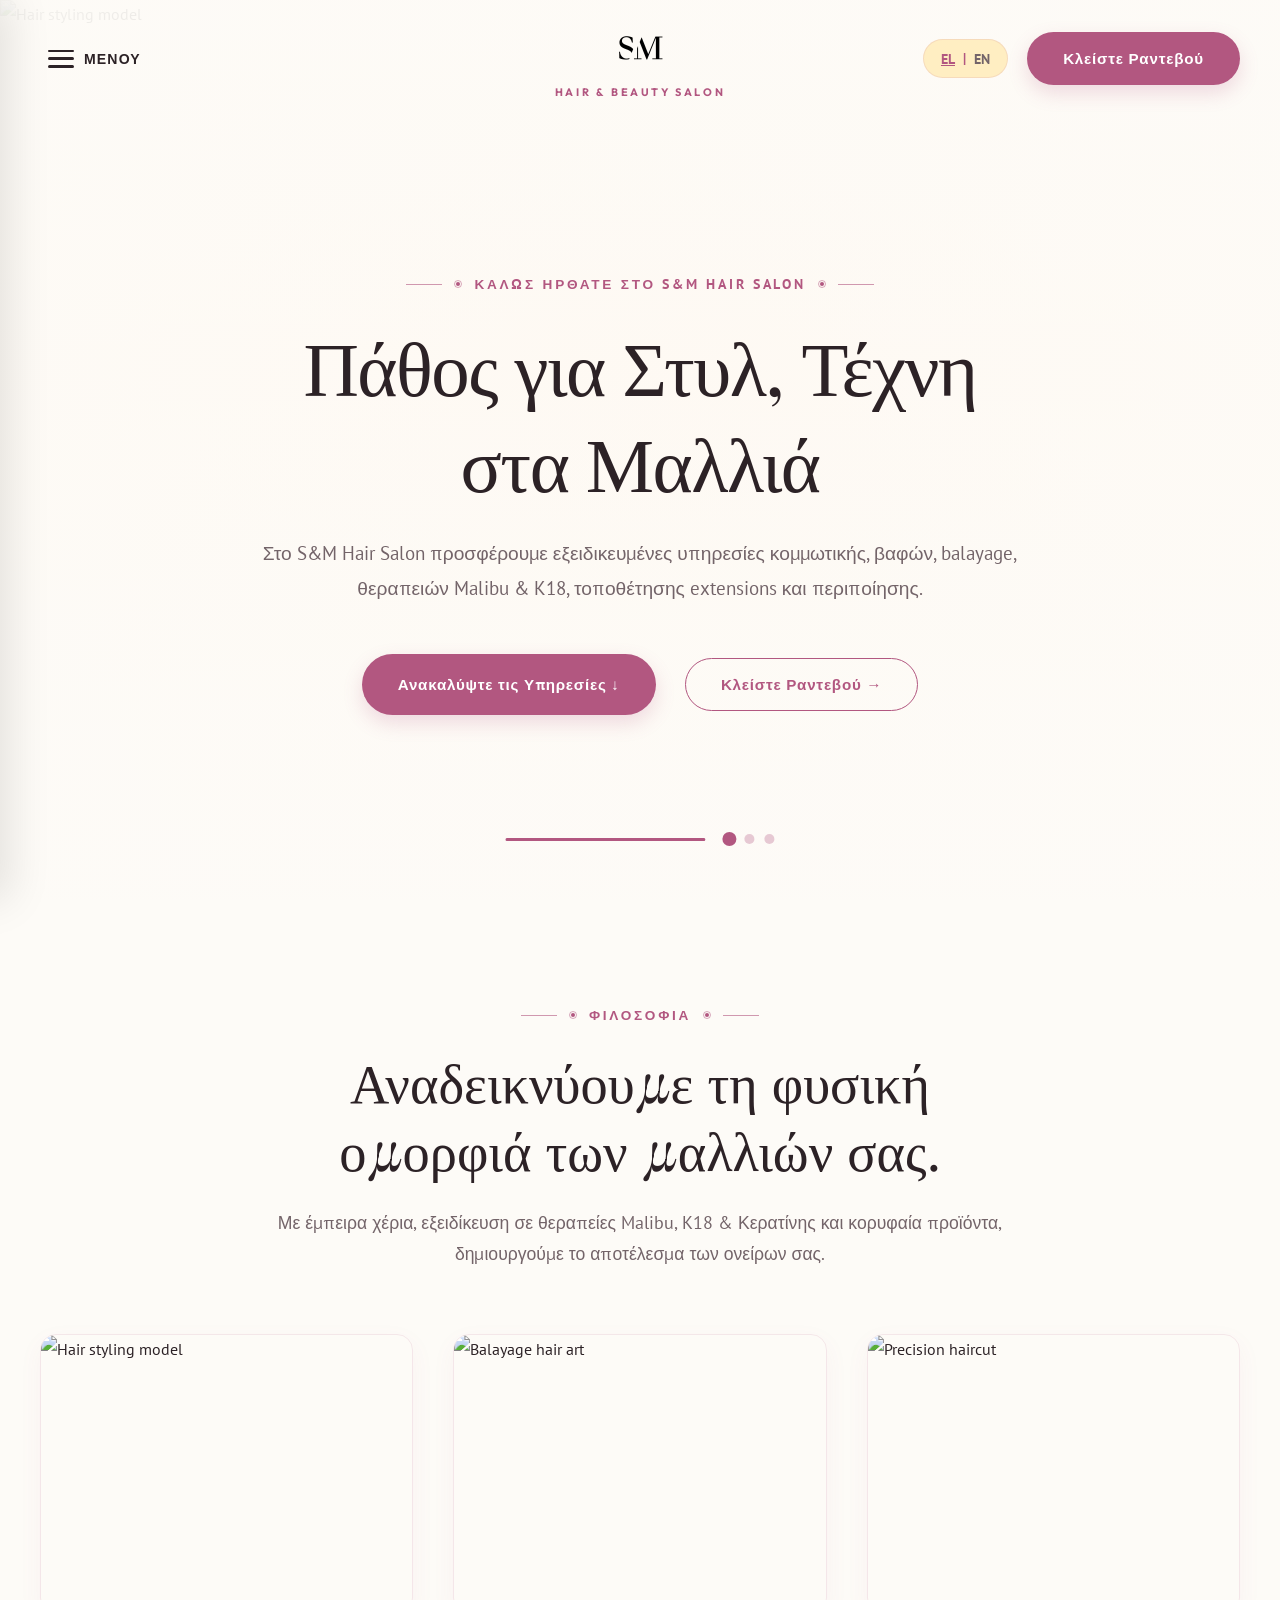
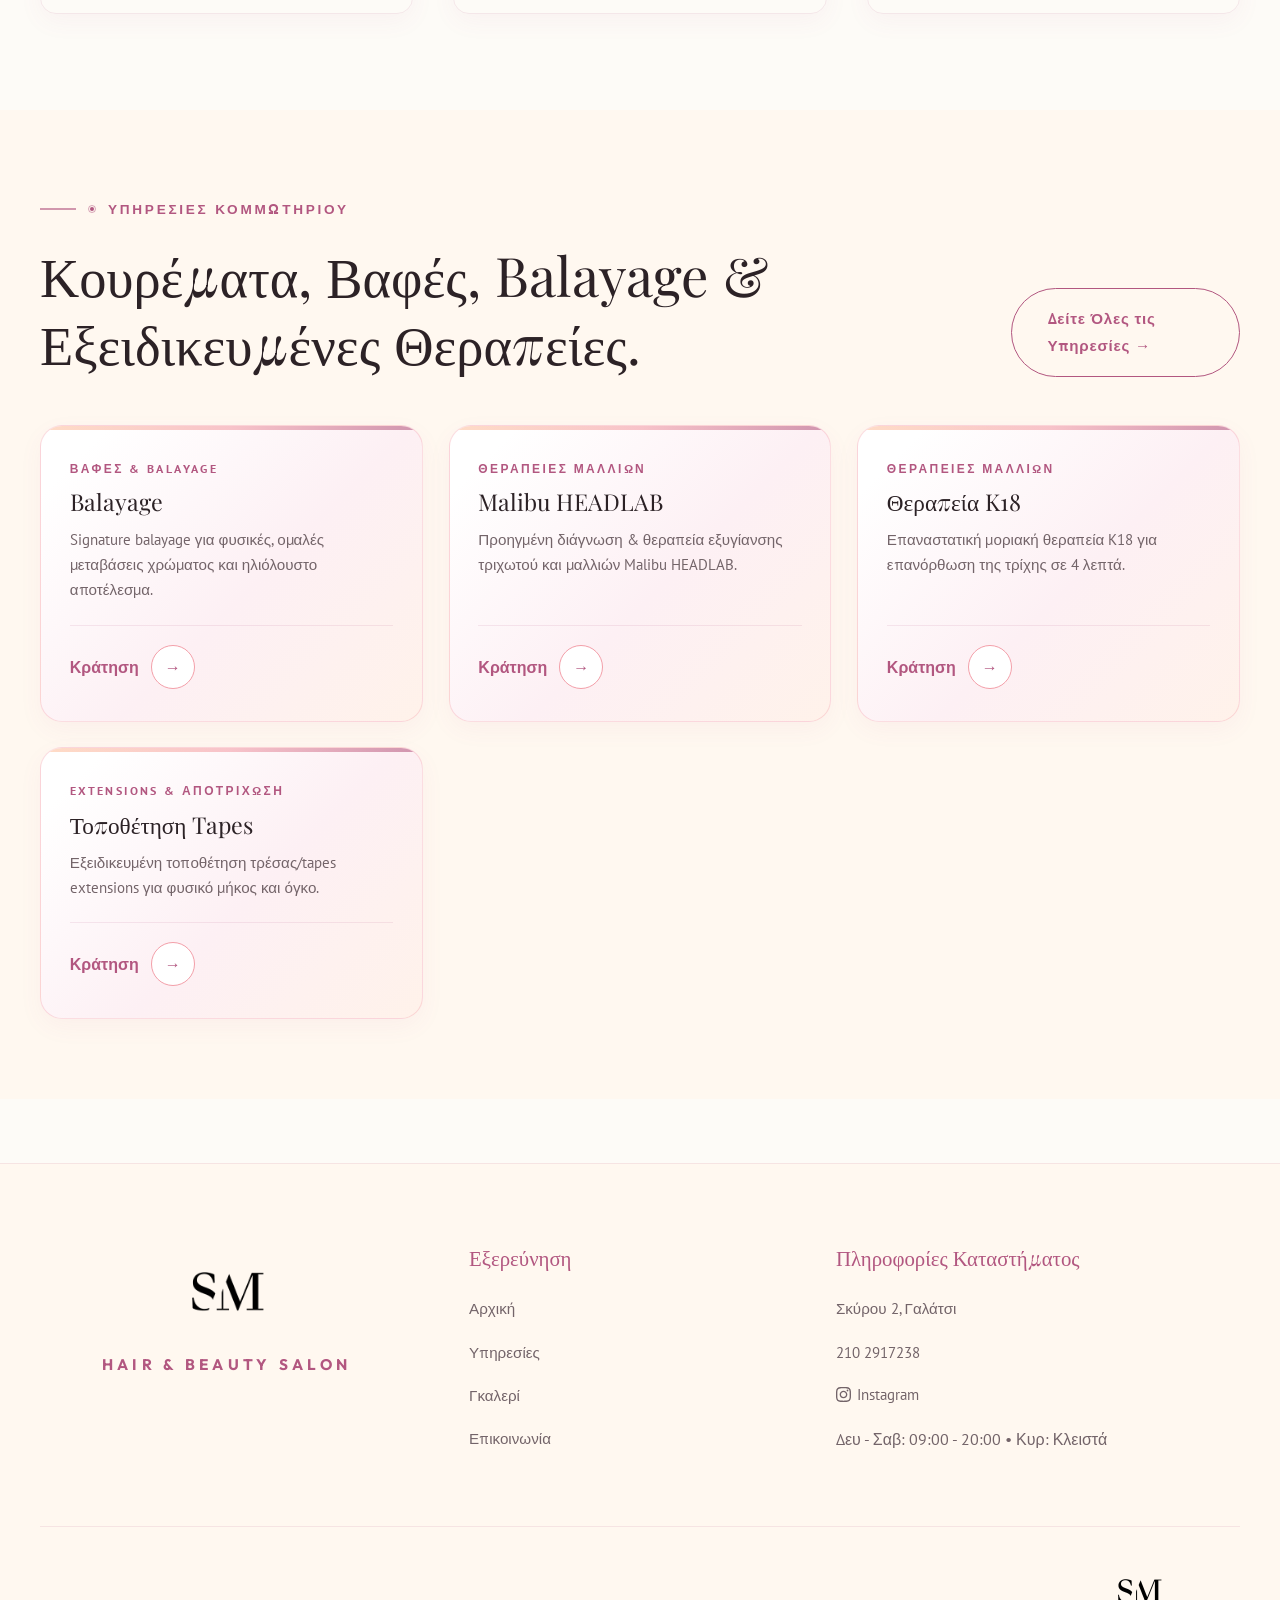
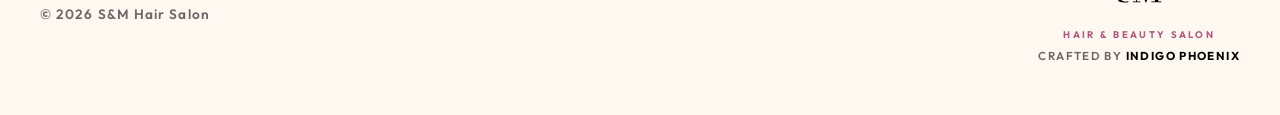
==== index.html @ 726d1e92 "2.0" ====
<!DOCTYPE html>
<html lang="el">
<head>
  <meta charset="UTF-8">
  <meta name="viewport" content="width=device-width, initial-scale=1.0">
  <title>S&M Hair Salon</title>
  <meta name="description" content="Το S&M είναι ένα πολυτελές hair salon για κουρέματα ακριβείας, βαφές, balayage, θεραπείες Malibu & K18, και extensions.">
  <link rel="stylesheet" href="css/styles.css">
  <link rel="shortcut icon" href="images/logo.png" type="image/png">
</head>
<body>

  <!-- Header / Navigation Bar with Left Burger & Centered Logo -->
  <header class="navbar">
    <div class="container nav-container-centered">
      
      <!-- Left Burger Menu Trigger -->
      <div class="nav-left-burger">
        <button class="burger-menu-btn" aria-label="Open Navigation Menu">
          <div class="burger-icon">
            <div class="burger-line"></div>
            <div class="burger-line"></div>
            <div class="burger-line"></div>
          </div>
          <span class="burger-text">Μενού</span>
        </button>
      </div>

      <!-- Center Logo with Subtext -->
      <div class="nav-center-logo">
        <a href="index.html" class="brand-link">
          <img src="images/logo.png" alt="S&M Hair Salon" class="brand-logo-img">
          <span class="brand-subtext">HAIR & BEAUTY SALON</span>
        </a>
      </div>

      <!-- Right Actions: Lang Switcher & Booking -->
      <div class="nav-right-actions">
        <div class="lang-switcher">
          <button class="lang-btn active" data-lang="el">EL</button>
          <span>|</span>
          <button class="lang-btn" data-lang="en">EN</button>
        </div>
        <button class="btn btn-green btn-open-booking" data-i18n="nav_book">Κλείστε Ραντεβού</button>
      </div>

    </div>
  </header>

  <!-- Slide-Out Side Navigation Drawer -->
  <div class="nav-drawer-overlay"></div>
  <aside class="nav-drawer">
    <div>
      <div class="nav-drawer-header">
        <a href="index.html" class="brand-link">
          <img src="images/logo.png" alt="S&M Hair Salon" style="height: 48px; width: auto;">
          <span class="brand-subtext" style="font-size: 0.6rem;">HAIR & BEAUTY SALON</span>
        </a>
        <button class="nav-drawer-close" aria-label="Close Navigation Menu">✕</button>
      </div>

      <ul class="drawer-links-list">
        <li><a href="index.html" class="drawer-link active" data-i18n="nav_home">Αρχική <span>→</span></a></li>
        <li><a href="services.html" class="drawer-link" data-i18n="nav_services">Υπηρεσίες <span>→</span></a></li>
        <li><a href="gallery.html" class="drawer-link" data-i18n="nav_gallery">Γκαλερί <span>→</span></a></li>
        <li><a href="contact.html" class="drawer-link" data-i18n="nav_contact">Επικοινωνία <span>→</span></a></li>
      </ul>
    </div>

    <div class="drawer-footer-info">
      <p style="font-weight: 700; color: var(--color-palette-berry); margin-bottom: 0.5rem;" data-i18n="contact_address_label">Διεύθυνση</p>
      <p style="margin-bottom: 1rem;"><a href="https://maps.app.goo.gl/J3a6CErYusY6TDpDA" target="_blank" rel="noopener noreferrer" data-i18n="footer_address_val">Σκύρου 2, Γαλάτσι</a></p>
      
      <p style="font-weight: 700; color: var(--color-palette-berry); margin-bottom: 0.5rem;" data-i18n="contact_phone_label">Τηλέφωνο</p>
      <p style="margin-bottom: 1.5rem;"><a href="tel:+302102917238">210 2917238</a></p>

      <button class="btn btn-green btn-open-booking" style="width: 100%;" data-i18n="nav_book">Κλείστε Ραντεβού</button>
    </div>
  </aside>

  <!-- Redesigned Stylish Booking Info Modal -->
  <div id="booking-modal" class="lightbox-modal">
    <div class="booking-wizard-card" style="max-width: 520px; width: 90%; text-align: center; position: relative;">
      <button id="booking-modal-close" style="position: absolute; top: 1.2rem; right: 1.2rem; background: none; border: none; font-size: 1.5rem; cursor: pointer; color: var(--color-text-muted);">✕</button>

      <div class="eyebrow" style="margin-bottom: 0.8rem;">
        <div class="eyebrow-line"></div>
        <div class="eyebrow-dot-wrapper"><div class="eyebrow-dot"></div><div class="eyebrow-dot-border"></div></div>
        <p class="eyebrow-title" data-i18n="nav_book">Κλείστε Ραντεβού</p>
        <div class="eyebrow-dot-wrapper"><div class="eyebrow-dot"></div><div class="eyebrow-dot-border"></div></div>
        <div class="eyebrow-line"></div>
      </div>

      <h3 class="heading-medium" style="margin-bottom: 1rem;" data-i18n="modal_title">Κλείστε το Ραντεβού&nbsp;σας</h3>
      <p style="color: var(--color-text-muted); margin-bottom: 2.2rem; line-height: 1.7;" data-i18n="modal_subtitle">Για να διασφαλίσουμε την προσωπική φροντίδα κάθε πελάτη, οι κρατήσεις γίνονται αποκλειστικά μέσω τηλεφώνου ή μηνύματος στο Instagram.</p>

      <div style="display: flex; flex-direction: column; gap: 1.2rem;">
        <a href="tel:+302102917238" class="modal-contact-btn modal-phone-btn">
          <span data-i18n="modal_call">210 2917238</span>
        </a>
        <a href="https://www.instagram.com/sm_hairsalon_maryvitsa/" target="_blank" rel="noopener noreferrer" class="modal-contact-btn modal-ig-btn">
          <svg class="ig-icon-svg" viewBox="0 0 24 24">
            <path d="M12 2.163c3.204 0 3.584.012 4.85.07 3.252.148 4.771 1.691 4.919 4.919.058 1.265.069 1.645.069 4.849 0 3.205-.012 3.584-.069 4.849-.149 3.225-1.664 4.771-4.919 4.919-1.266.058-1.644.07-4.85.07-3.204 0-3.584-.012-4.849-.07-3.26-.149-4.771-1.699-4.919-4.92-.058-1.265-.07-1.644-.07-4.849 0-3.204.013-3.583.07-4.849.149-3.227 1.664-4.771 4.919-4.919 1.266-.057 1.645-.069 4.849-.069zm0-2.163c-3.259 0-3.667.014-4.947.072-4.358.2-6.78 2.618-6.98 6.98-.059 1.281-.073 1.689-.073 4.948 0 3.259.014 3.668.072 4.948.2 4.358 2.618 6.78 6.98 6.98 1.281.058 1.689.072 4.948.072 3.259 0 3.668-.014 4.948-.072 4.354-.2 6.782-2.618 6.979-6.98.059-1.28.073-1.689.073-4.948 0-3.259-.014-3.667-.072-4.947-.196-4.354-2.617-6.78-6.979-6.98-1.281-.059-1.69-.073-4.949-.073zm0 5.838c-3.403 0-6.162 2.759-6.162 6.162s2.759 6.163 6.162 6.163 6.162-2.759 6.162-6.163c0-3.403-2.759-6.162-6.162-6.162zm0 10.162c-2.209 0-4-1.79-4-4 0-2.209 1.791-4 4-4s4 1.791 4 4c0 2.21-1.791 4-4 4zm6.406-11.845c-.796 0-1.441.645-1.441 1.44s.645 1.44 1.441 1.44c.795 0 1.439-.645 1.439-1.44s-.644-1.44-1.439-1.44z"/>
          </svg>
          <span data-i18n="modal_ig">DM Instagram</span>
        </a>
      </div>
    </div>
  </div>

  <!-- Hero Section & Slider -->
  <section class="hero-slider-section">
    <div class="hero-backgrounds">
      <div class="hero-slide active">
        <img src="https://cdn.prod.website-files.com/6a7ed896c876854402c4469f/6a7ed899c876854402c44957_pexels-pixabay-458381%20(1).avif" alt="Hair styling model" class="hero-slide-img">
      </div>
      <div class="hero-slide">
        <img src="https://cdn.prod.website-files.com/6a7ed896c876854402c4469f/6a7ed899c876854402c4495d_pexels-justebuka-14626783.avif" alt="Balayage hair studio" class="hero-slide-img">
      </div>
      <div class="hero-slide">
        <img src="https://cdn.prod.website-files.com/6a7ed899c876854402c44733/6a7ed899c876854402c44937_pexels-thejeremiahxo-16805589.avif" alt="Hair sculpting" class="hero-slide-img">
      </div>
      <div class="hero-overlay"></div>
    </div>

    <div class="container hero-content">
      <div class="eyebrow">
        <div class="eyebrow-line"></div>
        <div class="eyebrow-dot-wrapper"><div class="eyebrow-dot"></div><div class="eyebrow-dot-border"></div></div>
        <p class="eyebrow-title" data-i18n="hero_welcome">Καλώς Ήρθατε στο S&M Hair Salon</p>
        <div class="eyebrow-dot-wrapper"><div class="eyebrow-dot"></div><div class="eyebrow-dot-border"></div></div>
        <div class="eyebrow-line"></div>
      </div>

      <h1 class="heading-hero" data-i18n="hero_title">Πάθος για Στυλ, Τέχνη στα Μαλλιά</h1>
      <p class="hero-subtitle-text" data-i18n="hero_subtitle">Στο S&M Hair Salon προσφέρουμε εξειδικευμένες υπηρεσίες κομμωτικής, βαφών, balayage, θεραπειών Malibu & K18, τοποθέτησης extensions και περιποίησης.</p>

      <div class="hero-actions">
        <a href="services.html" class="btn btn-green" data-i18n="hero_btn_explore">Ανακαλύψτε τις Υπηρεσίες ↓</a>
        <button class="btn btn-outline btn-open-booking" data-i18n="hero_btn_book">Κλείστε Ραντεβού →</button>
      </div>
    </div>

    <div class="slider-timeline-wrapper">
      <div class="timeline-track">
        <div class="timeline-progress"></div>
      </div>
      <div class="slide-indicators">
        <button class="indicator-dot active" aria-label="Slide 1"></button>
        <button class="indicator-dot" aria-label="Slide 2"></button>
        <button class="indicator-dot" aria-label="Slide 3"></button>
      </div>
    </div>
  </section>

  <!-- About / Introduction Section -->
  <section id="explore" class="section section-lg">
    <div class="container">
      <div style="max-width: 760px; margin: 0 auto; text-align: center;">
        <div class="eyebrow">
          <div class="eyebrow-line"></div>
          <div class="eyebrow-dot-wrapper"><div class="eyebrow-dot"></div><div class="eyebrow-dot-border"></div></div>
          <p class="eyebrow-title" data-i18n="philo_title">Φιλοσοφία</p>
          <div class="eyebrow-dot-wrapper"><div class="eyebrow-dot"></div><div class="eyebrow-dot-border"></div></div>
          <div class="eyebrow-line"></div>
        </div>

        <h2 class="heading-large" style="margin-bottom: 1.5rem;" data-i18n="philo_heading">Αναδεικνύουμε τη φυσική ομορφιά των μαλλιών σας.</h2>
        <p style="color: var(--color-text-muted); font-size: 1.1rem; line-height: 1.8;" data-i18n="philo_desc">Με έμπειρα χέρια, εξειδίκευση σε θεραπείες Malibu, K18 & Κερατίνης και κορυφαία προϊόντα, δημιουργούμε το αποτέλεσμα των ονείρων σας.</p>
      </div>

      <div class="images-showcase-row">
        <div class="showcase-image-card">
          <img src="https://cdn.prod.website-files.com/6a7ed896c876854402c4469f/6a7ed899c876854402c44957_pexels-pixabay-458381%20(1).avif" alt="Hair styling model">
        </div>
        <div class="showcase-image-card">
          <img src="https://cdn.prod.website-files.com/6a7ed899c876854402c44733/6a7ed899c876854402c449e6_pexels-milad-farhani-52379203-13022159.avif" alt="Balayage hair art">
        </div>
        <div class="showcase-image-card">
          <img src="https://cdn.prod.website-files.com/6a7ed899c876854402c44733/6a7ed899c876854402c44937_pexels-thejeremiahxo-16805589.avif" alt="Precision haircut">
        </div>
      </div>
    </div>
  </section>

  <!-- Photo-Less Faded Pastel Featured Hair Services Section -->
  <section class="section" style="background-color: var(--color-bg-subtle);">
    <div class="container">
      <div style="display: flex; justify-content: space-between; align-items: flex-end; margin-bottom: 3rem;">
        <div>
          <div class="eyebrow">
            <div class="eyebrow-line"></div>
            <div class="eyebrow-dot-wrapper"><div class="eyebrow-dot"></div><div class="eyebrow-dot-border"></div></div>
            <p class="eyebrow-title" data-i18n="feat_title">Υπηρεσίες Κομμωτηρίου</p>
          </div>
          <h2 class="heading-large" data-i18n="feat_heading">Κουρέματα, Βαφές, Balayage & Εξειδικευμένες Θεραπείες.</h2>
        </div>
        <a href="services.html" class="btn btn-outline mob-hidden" data-i18n="feat_view_all">Δείτε Όλες τις Υπηρεσίες →</a>
      </div>

      <div class="services-grid">
        <!-- Service Card 1: Balayage -->
        <div class="service-card">
          <div class="service-card-body">
            <div class="eyebrow" style="margin-bottom: 0.5rem;">
              <p class="eyebrow-title" style="font-size: 0.75rem;" data-i18n="cat_color_title">Βαφές & Balayage</p>
            </div>
            <h3 class="service-card-title" data-i18n="srv_balayage">Balayage</h3>
            <p class="service-card-desc" data-i18n="srv_balayage_desc">Signature balayage για φυσικές, ομαλές μεταβάσεις χρώματος και ηλιόλουστο αποτέλεσμα.</p>
            <div class="service-card-footer">
              <button class="btn-circle btn-open-booking">
                <span data-i18n="book_btn">Κράτηση</span>
                <div class="circle-icon">→</div>
              </button>
            </div>
          </div>
        </div>

        <!-- Service Card 2: Malibu HEADLAB -->
        <div class="service-card">
          <div class="service-card-body">
            <div class="eyebrow" style="margin-bottom: 0.5rem;">
              <p class="eyebrow-title" style="font-size: 0.75rem;" data-i18n="cat_therapy_title">Θεραπείες Μαλλιών</p>
            </div>
            <h3 class="service-card-title" data-i18n="srv_malibu_headlab">Malibu HEADLAB</h3>
            <p class="service-card-desc" data-i18n="srv_malibu_headlab_desc">Προηγμένη διάγνωση & θεραπεία εξυγίανσης τριχωτού και μαλλιών Malibu HEADLAB.</p>
            <div class="service-card-footer">
              <button class="btn-circle btn-open-booking">
                <span data-i18n="book_btn">Κράτηση</span>
                <div class="circle-icon">→</div>
              </button>
            </div>
          </div>
        </div>

        <!-- Service Card 3: K18 -->
        <div class="service-card">
          <div class="service-card-body">
            <div class="eyebrow" style="margin-bottom: 0.5rem;">
              <p class="eyebrow-title" style="font-size: 0.75rem;" data-i18n="cat_therapy_title">Θεραπείες Μαλλιών</p>
            </div>
            <h3 class="service-card-title" data-i18n="srv_k18">Θεραπεία K18</h3>
            <p class="service-card-desc" data-i18n="srv_k18_desc">Επαναστατική μοριακή θεραπεία K18 για επανόρθωση της τρίχης σε 4 λεπτά.</p>
            <div class="service-card-footer">
              <button class="btn-circle btn-open-booking">
                <span data-i18n="book_btn">Κράτηση</span>
                <div class="circle-icon">→</div>
              </button>
            </div>
          </div>
        </div>

        <!-- Service Card 4: Tapes Extensions -->
        <div class="service-card">
          <div class="service-card-body">
            <div class="eyebrow" style="margin-bottom: 0.5rem;">
              <p class="eyebrow-title" style="font-size: 0.75rem;" data-i18n="cat_extensions_title">Extensions & Αποτρίχωση</p>
            </div>
            <h3 class="service-card-title" data-i18n="srv_tapes">Τοποθέτηση Tapes</h3>
            <p class="service-card-desc" data-i18n="srv_tapes_desc">Εξειδικευμένη τοποθέτηση τρέσας/tapes extensions για φυσικό μήκος και όγκο.</p>
            <div class="service-card-footer">
              <button class="btn-circle btn-open-booking">
                <span data-i18n="book_btn">Κράτηση</span>
                <div class="circle-icon">→</div>
              </button>
            </div>
          </div>
        </div>

      </div>
    </div>
  </section>

  <!-- Footer with Centered S&M Logos, Matching Outfit Font, and Black INDIGO PHOENIX Link -->
  <footer class="footer">
    <div class="container">
      <div class="footer-grid">
        <div class="footer-brand">
          <div class="brand-link" style="align-items: center; text-align: center;">
            <img src="images/logo.png" alt="S&M Hair Salon" class="brand-logo-img footer-brand-logo-img">
            <span class="brand-subtext footer-brand-subtext">HAIR & BEAUTY SALON</span>
          </div>
        </div>

        <div>
          <h4 class="footer-title" data-i18n="footer_explore">Εξερεύνηση</h4>
          <ul class="footer-links">
            <li><a href="index.html" data-i18n="nav_home">Αρχική</a></li>
            <li><a href="services.html" data-i18n="nav_services">Υπηρεσίες</a></li>
            <li><a href="gallery.html" data-i18n="nav_gallery">Γκαλερί</a></li>
            <li><a href="contact.html" data-i18n="nav_contact">Επικοινωνία</a></li>
          </ul>
        </div>

        <div>
          <h4 class="footer-title" data-i18n="footer_info_title">Πληροφορίες Καταστήματος</h4>
          <ul class="footer-links">
            <li>
              <a href="https://maps.app.goo.gl/J3a6CErYusY6TDpDA" target="_blank" rel="noopener noreferrer">
                <span data-i18n="footer_address_val">Σκύρου 2, Γαλάτσι</span>
              </a>
            </li>
            <li>
              <a href="tel:+302102917238">
                <span>210 2917238</span>
              </a>
            </li>
            <li>
              <a href="https://www.instagram.com/sm_hairsalon_maryvitsa/" target="_blank" rel="noopener noreferrer" style="display: inline-flex; align-items: center; gap: 6px;">
                <svg style="width: 15px; height: 15px; fill: currentColor; vertical-align: middle;" viewBox="0 0 24 24">
                  <path d="M12 2.163c3.204 0 3.584.012 4.85.07 3.252.148 4.771 1.691 4.919 4.919.058 1.265.069 1.645.069 4.849 0 3.205-.012 3.584-.069 4.849-.149 3.225-1.664 4.771-4.919 4.919-1.266.058-1.644.07-4.85.07-3.204 0-3.584-.012-4.849-.07-3.26-.149-4.771-1.699-4.919-4.92-.058-1.265-.07-1.644-.07-4.849 0-3.204.013-3.583.07-4.849.149-3.227 1.664-4.771 4.919-4.919 1.266-.057 1.645-.069 4.849-.069zm0-2.163c-3.259 0-3.667.014-4.947.072-4.358.2-6.78 2.618-6.98 6.98-.059 1.281-.073 1.689-.073 4.948 0 3.259.014 3.668.072 4.948.2 4.358 2.618 6.78 6.98 6.98 1.281.058 1.689.072 4.948.072 3.259 0 3.668-.014 4.948-.072 4.354-.2 6.782-2.618 6.979-6.98.059-1.28.073-1.689.073-4.948 0-3.259-.014-3.667-.072-4.947-.196-4.354-2.617-6.78-6.979-6.98-1.281-.059-1.69-.073-4.949-.073zm0 5.838c-3.403 0-6.162 2.759-6.162 6.162s2.759 6.163 6.162 6.163 6.162-2.759 6.162-6.163c0-3.403-2.759-6.162-6.162-6.162zm0 10.162c-2.209 0-4-1.79-4-4 0-2.209 1.791-4 4-4s4 1.791 4 4c0 2.21-1.791 4-4 4zm6.406-11.845c-.796 0-1.441.645-1.441 1.44s.645 1.44 1.441 1.44c.795 0 1.439-.645 1.439-1.44s-.644-1.44-1.439-1.44z"/>
                </svg>
                <span>Instagram</span>
              </a>
            </li>
            <li>
              <span style="color: var(--color-text-muted);" data-i18n="footer_hours_val">Δευ - Σαβ: 09:00 - 20:00 • Κυρ: Κλειστά</span>
            </li>
          </ul>
        </div>
      </div>

      <div class="footer-bottom">
        <p class="footer-copyright-text" data-i18n="footer_rights">© 2026 S&M Hair Salon</p>
        <div style="display: flex; flex-direction: column; align-items: center; text-align: center;">
          <div class="brand-link" style="align-items: center; text-align: center;">
            <img src="images/logo.png" alt="S&M Hair Salon" class="brand-logo-img">
            <span class="brand-subtext" style="font-size: 0.6rem;">HAIR & BEAUTY SALON</span>
          </div>
          <span class="crafted-by-text">
            CRAFTED BY <a href="https://www.instagram.com/indigo.phoenix.media/" target="_blank" rel="noopener noreferrer" class="indigo-phoenix-link">INDIGO PHOENIX</a>
          </span>
        </div>
      </div>
    </div>
  </footer>

  <script src="js/main.js"></script>
</body>
</html>
---- css/styles.css ----
/* ==========================================================================
   S&M Hair Salon & Beauty Studio - Light Theme & Custom Palette
   ========================================================================== */

/* Google Fonts Import */
@import url('https://fonts.googleapis.com/css2?family=Outfit:wght@400;500;600;700&family=Playfair+Display:ital,wght@0,400;0,600;0,700;1,400&family=PT+Sans:ital,wght@0,400;0,700;1,400&display=swap');

:root {
  /* User Provided Palette Tokens */
  --color-palette-cream: #ffeec2;
  --color-palette-peach: #ffc5a1;
  --color-palette-pink: #f39fa9;
  --color-palette-berry: #b25780;
  --color-palette-berry-dark: #8f3e62;
  
  /* Unified Signature Light Blended Pastel Gradient Token */
  --pastel-blended-start: #ffffff;
  --pastel-blended-mid: #fdf0f4;        /* Soft Faded Blush Pink */
  --pastel-blended-end: #fff2ea;        /* Soft Faded Warm Peach */

  /* Light Theme Surfaces & Backgrounds */
  --color-bg-light: #fdfbf7;        /* Main clean, airy off-white background */
  --color-bg-surface: #ffffff;      /* Pure white card container surface */
  --color-bg-subtle: #fff8f0;       /* Soft warm cream tint background */
  --color-bg-overlay: rgba(253, 251, 247, 0.92);
  
  /* Text Color Tokens */
  --color-text-main: #2c2226;       /* Deep warm dark gray text */
  --color-text-muted: #736469;      /* Muted soft gray-berry text */
  --color-text-light: #ffffff;
  
  /* Interactive & Accent Tokens */
  --color-accent-primary: var(--color-palette-berry);
  --color-accent-hover: var(--color-palette-berry-dark);
  --color-accent-secondary: var(--color-palette-pink);
  --color-accent-soft: var(--color-palette-peach);
  
  /* Borders & Shadows */
  --border-color: rgba(178, 87, 128, 0.12);
  --border-color-highlight: rgba(178, 87, 128, 0.3);
  --shadow-subtle: 0 8px 24px rgba(178, 87, 128, 0.05);
  --shadow-hover: 0 16px 36px rgba(178, 87, 128, 0.12);
  
  /* Typography & Layout Spacing */
  --font-heading: 'Playfair Display', Georgia, serif;
  --font-body: 'PT Sans', -apple-system, BlinkMacSystemFont, sans-serif;
  --font-rounded: 'Outfit', -apple-system, BlinkMacSystemFont, sans-serif;
  
  --container-max: 1280px;
  --transition-fast: 0.25s cubic-bezier(0.4, 0, 0.2, 1);
  --transition-smooth: 0.4s cubic-bezier(0.25, 1, 0.5, 1);
  --radius-sm: 8px;
  --radius-md: 16px;
  --radius-lg: 22px;
  --radius-full: 9999px;
}

/* Reset & Base Styles */
*, *::before, *::after {
  box-sizing: border-box;
  margin: 0;
  padding: 0;
}

html {
  font-size: 16px;
  scroll-behavior: smooth;
}

body {
  font-family: var(--font-body);
  background-color: var(--color-bg-light);
  color: var(--color-text-main);
  line-height: 1.8;
  overflow-x: hidden;
  -webkit-font-smoothing: antialiased;
}

body.no-scroll {
  overflow: hidden;
}

a {
  color: inherit;
  text-decoration: none;
  transition: color var(--transition-fast);
}

img {
  max-width: 100%;
  height: auto;
  display: block;
}

button, input, select, textarea {
  font-family: inherit;
  font-size: inherit;
}

/* Typography */
h1, h2, h3, h4, h5, h6 {
  font-family: var(--font-heading);
  font-weight: 400;
  line-height: 1.25;
  color: var(--color-text-main);
}

.heading-hero {
  font-size: clamp(2.8rem, 5.5vw + 1rem, 4.8rem);
  letter-spacing: -0.02em;
  color: var(--color-text-main);
}

.heading-large {
  font-size: clamp(2.2rem, 3.8vw + 1rem, 3.4rem);
}

.heading-medium {
  font-size: clamp(1.7rem, 2.6vw + 1rem, 2.5rem);
}

.heading-regular {
  font-size: clamp(1.3rem, 1.6vw + 1rem, 1.8rem);
}

/* Decorative Eyebrow Badge */
.eyebrow {
  display: inline-flex;
  align-items: center;
  gap: 12px;
  margin-bottom: 1.2rem;
}

.eyebrow-line {
  width: 36px;
  height: 1.5px;
  background-color: var(--color-palette-berry);
  opacity: 0.6;
}

.eyebrow-dot-wrapper {
  position: relative;
  width: 8px;
  height: 8px;
  display: flex;
  align-items: center;
  justify-content: center;
}

.eyebrow-dot {
  width: 4px;
  height: 4px;
  border-radius: 50%;
  background-color: var(--color-palette-berry);
}

.eyebrow-dot-border {
  position: absolute;
  width: 8px;
  height: 8px;
  border: 1px solid var(--color-palette-berry);
  border-radius: 50%;
  opacity: 0.5;
}

.eyebrow-title {
  font-size: 0.85rem;
  text-transform: uppercase;
  letter-spacing: 0.2em;
  color: var(--color-palette-berry);
  font-weight: 700;
}

/* Layout Containers */
.container {
  width: 100%;
  max-width: var(--container-max);
  margin: 0 auto;
  padding: 0 2.5rem;
}

.section {
  padding: 5rem 0;
  position: relative;
}

.section-lg {
  padding: 6rem 0;
}

/* Buttons & Interactive Elements */
.btn {
  display: inline-flex;
  align-items: center;
  justify-content: center;
  gap: 10px;
  padding: 1rem 2.2rem;
  border-radius: var(--radius-full);
  font-weight: 700;
  font-size: 0.95rem;
  letter-spacing: 0.05em;
  cursor: pointer;
  border: 1px solid transparent;
  transition: all var(--transition-fast);
}

.btn-green, .btn-berry {
  background-color: var(--color-palette-berry);
  color: var(--color-text-light);
  box-shadow: 0 8px 20px rgba(178, 87, 128, 0.2);
}

.btn-green:hover, .btn-berry:hover {
  background-color: var(--color-palette-berry-dark);
  transform: translateY(-2px);
  box-shadow: 0 12px 28px rgba(178, 87, 128, 0.3);
}

.btn-outline {
  border-color: var(--color-palette-berry);
  color: var(--color-palette-berry);
  background: transparent;
}

.btn-outline:hover {
  background-color: var(--color-palette-cream);
  border-color: var(--color-palette-berry);
  transform: translateY(-2px);
}

.btn-circle {
  display: inline-flex;
  align-items: center;
  gap: 12px;
  font-weight: 700;
  color: var(--color-palette-berry);
  background: none;
  border: none;
  cursor: pointer;
}

.circle-icon {
  width: 44px;
  height: 44px;
  border-radius: 50%;
  border: 1.5px solid var(--color-palette-pink);
  background-color: #ffffff;
  display: flex;
  align-items: center;
  justify-content: center;
  transition: all var(--transition-fast);
  color: var(--color-palette-berry);
}

.btn-circle:hover .circle-icon {
  background-color: var(--color-palette-berry);
  border-color: var(--color-palette-berry);
  color: #fff;
  transform: translateX(4px);
}

/* Language Switcher */
.lang-switcher {
  display: inline-flex;
  align-items: center;
  gap: 4px;
  background: var(--color-palette-cream);
  border: 1px solid var(--border-color);
  padding: 0.4rem 0.8rem;
  border-radius: var(--radius-full);
  font-weight: 700;
  font-size: 0.85rem;
  color: var(--color-palette-berry);
}

.lang-btn {
  background: none;
  border: none;
  color: var(--color-text-muted);
  cursor: pointer;
  padding: 2px 4px;
  font-weight: 700;
  transition: color var(--transition-fast);
}

.lang-btn.active, .lang-btn:hover {
  color: var(--color-palette-berry);
  text-decoration: underline;
}

/* Header Navigation Bar with Left Burger & Centered Logo */
.navbar {
  position: fixed;
  top: 0;
  left: 0;
  width: 100%;
  z-index: 100;
  padding: 1.2rem 0;
  transition: all var(--transition-smooth);
}

.navbar.scrolled {
  background-color: rgba(255, 255, 255, 0.96);
  backdrop-filter: blur(16px);
  border-bottom: 1px solid var(--border-color);
  padding: 0.8rem 0;
  box-shadow: 0 4px 20px rgba(0, 0, 0, 0.04);
}

.nav-container-centered {
  display: grid;
  grid-template-columns: 1fr auto 1fr;
  align-items: center;
  width: 100%;
}

.nav-left-burger {
  display: flex;
  align-items: center;
  justify-content: flex-start;
}

.burger-menu-btn {
  background: none;
  border: none;
  cursor: pointer;
  display: flex;
  align-items: center;
  gap: 10px;
  padding: 0.5rem;
  color: var(--color-text-main);
  transition: color var(--transition-fast);
}

.burger-menu-btn:hover {
  color: var(--color-palette-berry);
}

.burger-icon {
  width: 26px;
  height: 18px;
  display: flex;
  flex-direction: column;
  justify-content: space-between;
}

.burger-line {
  width: 100%;
  height: 2.5px;
  background-color: currentColor;
  border-radius: 2px;
  transition: all var(--transition-fast);
}

.burger-text {
  font-weight: 700;
  font-size: 0.88rem;
  letter-spacing: 0.08em;
  text-transform: uppercase;
}

.nav-center-logo {
  display: flex;
  align-items: center;
  justify-content: center;
}

.brand-link {
  display: inline-flex;
  flex-direction: column;
  align-items: center;
  justify-content: center;
  text-decoration: none;
}

.brand-logo-img {
  height: 64px;
  width: auto;
  object-fit: contain;
  transition: transform var(--transition-fast);
}

.brand-logo-img:hover {
  transform: scale(1.05);
}

.brand-subtext {
  font-family: var(--font-rounded);
  font-size: 0.68rem;
  font-weight: 700;
  letter-spacing: 0.24em;
  color: var(--color-palette-berry);
  text-transform: uppercase;
  line-height: 1;
  white-space: nowrap;
  margin-top: 4px;
}

.nav-right-actions {
  display: flex;
  align-items: center;
  justify-content: flex-end;
  gap: 1.2rem;
}

/* Slide-Out Side Navigation Drawer */
.nav-drawer-overlay {
  position: fixed;
  inset: 0;
  background-color: rgba(44, 34, 38, 0.5);
  backdrop-filter: blur(4px);
  z-index: 1000;
  opacity: 0;
  pointer-events: none;
  transition: opacity var(--transition-smooth);
}

.nav-drawer-overlay.active {
  opacity: 1;
  pointer-events: auto;
}

.nav-drawer {
  position: fixed;
  top: 0;
  left: 0;
  width: 360px;
  max-width: 85vw;
  height: 100vh;
  background-color: var(--color-bg-surface);
  z-index: 1001;
  padding: 2.5rem;
  display: flex;
  flex-direction: column;
  justify-content: space-between;
  box-shadow: 10px 0 40px rgba(0, 0, 0, 0.1);
  transform: translateX(-100%);
  transition: transform var(--transition-smooth);
}

.nav-drawer.active {
  transform: translateX(0);
}

.nav-drawer-header {
  display: flex;
  align-items: center;
  justify-content: space-between;
  margin-bottom: 3rem;
}

.nav-drawer-close {
  background: none;
  border: none;
  font-size: 1.8rem;
  color: var(--color-text-main);
  cursor: pointer;
  transition: color var(--transition-fast);
}

.nav-drawer-close:hover {
  color: var(--color-palette-berry);
}

.drawer-links-list {
  list-style: none;
  display: flex;
  flex-direction: column;
  gap: 1.5rem;
}

.drawer-link {
  font-family: var(--font-heading);
  font-size: 1.6rem;
  color: var(--color-text-main);
  transition: color var(--transition-fast);
  display: flex;
  align-items: center;
  justify-content: space-between;
}

.drawer-link:hover, .drawer-link.active {
  color: var(--color-palette-berry);
}

.drawer-footer-info {
  margin-top: auto;
  padding-top: 2rem;
  border-top: 1px solid var(--border-color);
  font-size: 0.9rem;
  color: var(--color-text-muted);
}

/* Light Hero Section & Slider */
.hero-slider-section {
  position: relative;
  height: 100vh;
  min-height: 720px;
  display: flex;
  align-items: center;
  overflow: hidden;
  background-color: var(--color-bg-subtle);
}

.hero-backgrounds {
  position: absolute;
  inset: 0;
  z-index: 1;
}

.hero-slide {
  position: absolute;
  inset: 0;
  opacity: 0;
  transition: opacity 1.2s cubic-bezier(0.4, 0, 0.2, 1);
}

.hero-slide.active {
  opacity: 1;
}

.hero-slide-img {
  width: 100%;
  height: 100%;
  object-fit: cover;
  filter: brightness(0.9) contrast(0.96);
}

.hero-overlay {
  position: absolute;
  inset: 0;
  background: radial-gradient(circle at center, rgba(253, 251, 247, 0.4) 0%, rgba(253, 251, 247, 0.85) 100%),
              linear-gradient(to bottom, rgba(253, 251, 247, 0.7) 0%, transparent 40%, rgba(253, 251, 247, 0.95) 100%);
  z-index: 2;
}

.hero-content {
  position: relative;
  z-index: 10;
  text-align: center;
  max-width: 860px;
  margin: 0 auto;
  padding-top: 5rem;
}

.hero-subtitle-text {
  font-size: 1.2rem;
  color: var(--color-text-muted);
  margin: 1.8rem 0 3rem;
  line-height: 1.8;
}

.hero-actions {
  display: flex;
  align-items: center;
  justify-content: center;
  gap: 1.8rem;
}

.slider-timeline-wrapper {
  position: absolute;
  bottom: 3.5rem;
  left: 50%;
  transform: translateX(-50%);
  z-index: 15;
  display: flex;
  align-items: center;
  gap: 1.2rem;
}

.timeline-track {
  width: 200px;
  height: 3px;
  background-color: rgba(178, 87, 128, 0.2);
  border-radius: 3px;
  overflow: hidden;
  position: relative;
}

.timeline-progress {
  position: absolute;
  top: 0;
  left: 0;
  height: 100%;
  width: 0%;
  background-color: var(--color-palette-berry);
  transition: width 0.1s linear;
}

.slide-indicators {
  display: flex;
  gap: 10px;
}

.indicator-dot {
  width: 10px;
  height: 10px;
  border-radius: 50%;
  background-color: rgba(178, 87, 128, 0.3);
  border: none;
  cursor: pointer;
  transition: all var(--transition-fast);
}

.indicator-dot.active {
  background-color: var(--color-palette-berry);
  transform: scale(1.4);
}

.images-showcase-row {
  display: grid;
  grid-template-columns: repeat(3, 1fr);
  gap: 2.5rem;
  margin-top: 4rem;
}

.showcase-image-card {
  position: relative;
  border-radius: var(--radius-md);
  overflow: hidden;
  aspect-ratio: 4/3;
  border: 1px solid var(--border-color);
  box-shadow: var(--shadow-subtle);
}

.showcase-image-card img {
  width: 100%;
  height: 100%;
  object-fit: cover;
  transition: transform var(--transition-smooth);
}

.showcase-image-card:hover img {
  transform: scale(1.06);
}

/* Service Cards Grid */
.services-grid {
  display: grid;
  grid-template-columns: repeat(auto-fill, minmax(300px, 1fr));
  gap: 1.6rem;
  margin-top: 1.8rem;
}

/* GUARANTEED IDENTICAL Pastel Light Blended Color Service Card For ALL Cards */
.service-card {
  background: linear-gradient(135deg, var(--pastel-blended-start) 10%, var(--pastel-blended-mid) 55%, var(--pastel-blended-end) 100%) !important;
  border: 1.5px solid rgba(243, 159, 169, 0.35) !important;
  border-radius: var(--radius-lg);
  padding: 2rem 1.8rem;
  transition: all var(--transition-fast);
  display: flex;
  flex-direction: column;
  box-shadow: var(--shadow-subtle);
  position: relative;
  overflow: hidden;
}

.service-card::before {
  content: '';
  position: absolute;
  top: 0;
  left: 0;
  width: 100%;
  height: 4px;
  background: linear-gradient(90deg, var(--color-palette-peach), var(--color-palette-pink), var(--color-palette-berry));
  opacity: 0.6;
  transition: opacity var(--transition-fast);
}

.service-card:hover {
  border-color: var(--color-palette-berry) !important;
  transform: translateY(-5px);
  box-shadow: var(--shadow-hover);
}

.service-card:hover::before {
  opacity: 1;
}

.service-card-body {
  display: flex;
  flex-direction: column;
  flex-grow: 1;
}

.service-card-title {
  font-family: var(--font-heading);
  font-size: 1.45rem;
  color: var(--color-text-main);
  margin-bottom: 0.6rem;
  line-height: 1.3;
}

.service-card-desc {
  color: var(--color-text-muted);
  font-size: 0.95rem;
  margin-bottom: 1.4rem;
  line-height: 1.65;
  flex-grow: 1;
}

.service-card-footer {
  display: flex;
  align-items: center;
  justify-content: space-between;
  border-top: 1px solid var(--border-color);
  padding-top: 1.2rem;
  margin-top: auto;
}

/* Contact Form & Form Elements */
.form-group {
  margin-bottom: 1.4rem;
  text-align: left;
}

.form-label {
  display: block;
  font-size: 0.88rem;
  font-weight: 700;
  color: var(--color-text-main);
  margin-bottom: 0.4rem;
}

.form-control {
  width: 100%;
  padding: 0.9rem 1.2rem;
  border: 1px solid var(--border-color);
  border-radius: var(--radius-md);
  background-color: var(--color-bg-subtle);
  color: var(--color-text-main);
  font-size: 0.95rem;
  outline: none;
  transition: all var(--transition-fast);
}

.form-control:focus {
  border-color: var(--color-palette-berry);
  background-color: #ffffff;
  box-shadow: 0 0 0 3px rgba(178, 87, 128, 0.15);
}

textarea.form-control {
  resize: vertical;
}

/* Redesigned Booking Modal with Rounded Font (Outfit) & No-Wrap Heading */
.booking-wizard-card {
  background-color: var(--color-bg-surface);
  border: 1px solid var(--border-color);
  border-radius: var(--radius-lg);
  padding: 3.5rem;
  box-shadow: var(--shadow-hover);
}

.booking-wizard-card .heading-medium {
  font-size: clamp(1.4rem, 2.2vw + 0.6rem, 2rem);
  white-space: nowrap;
}

.modal-contact-btn {
  display: inline-flex;
  align-items: center;
  justify-content: center;
  gap: 14px;
  width: 100%;
  padding: 1.25rem 2rem;
  border-radius: var(--radius-full);
  font-family: var(--font-rounded);
  font-size: 1.35rem;
  font-weight: 600;
  letter-spacing: 0.02em;
  text-decoration: none;
  transition: all var(--transition-fast);
}

.modal-phone-btn {
  background-color: var(--color-palette-berry);
  color: #ffffff;
  box-shadow: 0 10px 28px rgba(178, 87, 128, 0.28);
  border: 1px solid var(--color-palette-berry);
}

.modal-phone-btn:hover {
  background-color: var(--color-palette-berry-dark);
  transform: translateY(-3px);
  box-shadow: 0 14px 34px rgba(178, 87, 128, 0.38);
}

.modal-ig-btn {
  background-color: #ffffff;
  color: var(--color-palette-berry);
  border: 1.5px solid var(--color-palette-berry);
  box-shadow: var(--shadow-subtle);
}

.modal-ig-btn:hover {
  background-color: var(--color-palette-cream);
  border-color: var(--color-palette-berry-dark);
  transform: translateY(-3px);
}

.ig-icon-svg {
  width: 24px;
  height: 24px;
  fill: currentColor;
}

/* Gallery & Lightbox */
.gallery-grid {
  display: grid;
  grid-template-columns: repeat(auto-fill, minmax(320px, 1fr));
  gap: 2rem;
  margin-top: 3rem;
}

.gallery-item {
  position: relative;
  border-radius: var(--radius-md);
  overflow: hidden;
  aspect-ratio: 1;
  cursor: pointer;
  border: 1px solid var(--border-color);
  box-shadow: var(--shadow-subtle);
}

.gallery-item img {
  width: 100%;
  height: 100%;
  object-fit: cover;
  transition: transform var(--transition-smooth);
}

.gallery-item:hover img {
  transform: scale(1.08);
}

.gallery-item-overlay {
  position: absolute;
  inset: 0;
  background: rgba(178, 87, 128, 0.4);
  color: #fff;
  font-weight: 700;
  display: flex;
  align-items: center;
  justify-content: center;
  opacity: 0;
  transition: opacity var(--transition-fast);
}

.gallery-item:hover .gallery-item-overlay {
  opacity: 1;
}

.lightbox-modal {
  position: fixed;
  inset: 0;
  z-index: 2000;
  background-color: rgba(44, 34, 38, 0.92);
  display: flex;
  align-items: center;
  justify-content: center;
  opacity: 0;
  pointer-events: none;
  transition: opacity var(--transition-fast);
}

.lightbox-modal.active {
  opacity: 1;
  pointer-events: auto;
}

.lightbox-img {
  max-width: 90vw;
  max-height: 85vh;
  border-radius: var(--radius-md);
  box-shadow: 0 24px 60px rgba(0,0,0,0.5);
}

/* Footer Layout & Centered Brand Logo */
.footer {
  background-color: var(--color-bg-subtle);
  border-top: 1px solid var(--border-color);
  padding: 5rem 0 3rem;
  margin-top: 4rem;
}

.footer-grid {
  display: grid;
  grid-template-columns: 1.2fr 1fr 1.3fr;
  gap: 3.5rem;
  margin-bottom: 4.5rem;
  align-items: start;
}

.footer-brand {
  display: flex;
  flex-direction: column;
  align-items: center;
  text-align: center;
}

.footer-brand .brand-link {
  align-items: center !important;
  text-align: center !important;
}

.footer-brand-logo-img {
  height: 105px;
  width: auto;
  object-fit: contain;
}

.footer-brand-subtext {
  font-family: var(--font-rounded);
  font-size: 0.96rem;
  font-weight: 700;
  letter-spacing: 0.28em;
  color: var(--color-palette-berry);
  text-transform: uppercase;
  line-height: 1;
  white-space: nowrap;
  margin-top: 8px;
}

.footer-title {
  font-family: var(--font-heading);
  font-size: 1.3rem;
  margin-bottom: 1.5rem;
  color: var(--color-palette-berry);
}

.footer-links {
  list-style: none;
  display: flex;
  flex-direction: column;
  gap: 0.9rem;
}

.footer-links a {
  color: var(--color-text-muted);
  font-size: 0.95rem;
}

.footer-links a:hover {
  color: var(--color-palette-berry);
}

.footer-bottom {
  display: flex;
  align-items: center;
  justify-content: space-between;
  border-top: 1px solid var(--border-color);
  padding-top: 2.2rem;
}

.footer-copyright-text {
  font-family: var(--font-rounded);
  font-size: 0.85rem;
  font-weight: 600;
  letter-spacing: 0.08em;
  color: var(--color-text-muted);
}

.crafted-by-text {
  font-family: var(--font-rounded);
  font-size: 0.72rem;
  font-weight: 600;
  letter-spacing: 0.12em;
  color: var(--color-text-muted);
  text-transform: uppercase;
  margin-top: 6px;
}

.indigo-phoenix-link {
  font-weight: 700;
  color: #000000 !important;
  text-decoration: none;
  transition: opacity var(--transition-fast);
}

.indigo-phoenix-link:hover {
  opacity: 0.7;
  text-decoration: underline;
}

/* Responsive Media Queries */
@media (max-width: 1024px) {
  .footer-grid {
    grid-template-columns: 1fr 1fr;
  }
}

@media (max-width: 768px) {
  .burger-text {
    display: none;
  }
  .images-showcase-row {
    grid-template-columns: 1fr;
  }
  .hero-actions {
    flex-direction: column;
    width: 100%;
  }
  .btn {
    width: 100%;
  }
  .footer-grid {
    grid-template-columns: 1fr;
  }
  .brand-logo-img {
    height: 50px;
  }
  .brand-subtext {
    font-size: 0.58rem;
    letter-spacing: 0.18em;
  }
  .footer-brand-logo-img {
    height: 80px;
  }
  .footer-brand-subtext {
    font-size: 0.8rem;
    letter-spacing: 0.22em;
  }
  .footer-bottom {
    flex-direction: column;
    gap: 1.5rem;
    align-items: center;
    text-align: center;
  }
  .booking-wizard-card {
    padding: 2.5rem 1.5rem;
  }
  .booking-wizard-card .heading-medium {
    white-space: normal;
  }
}
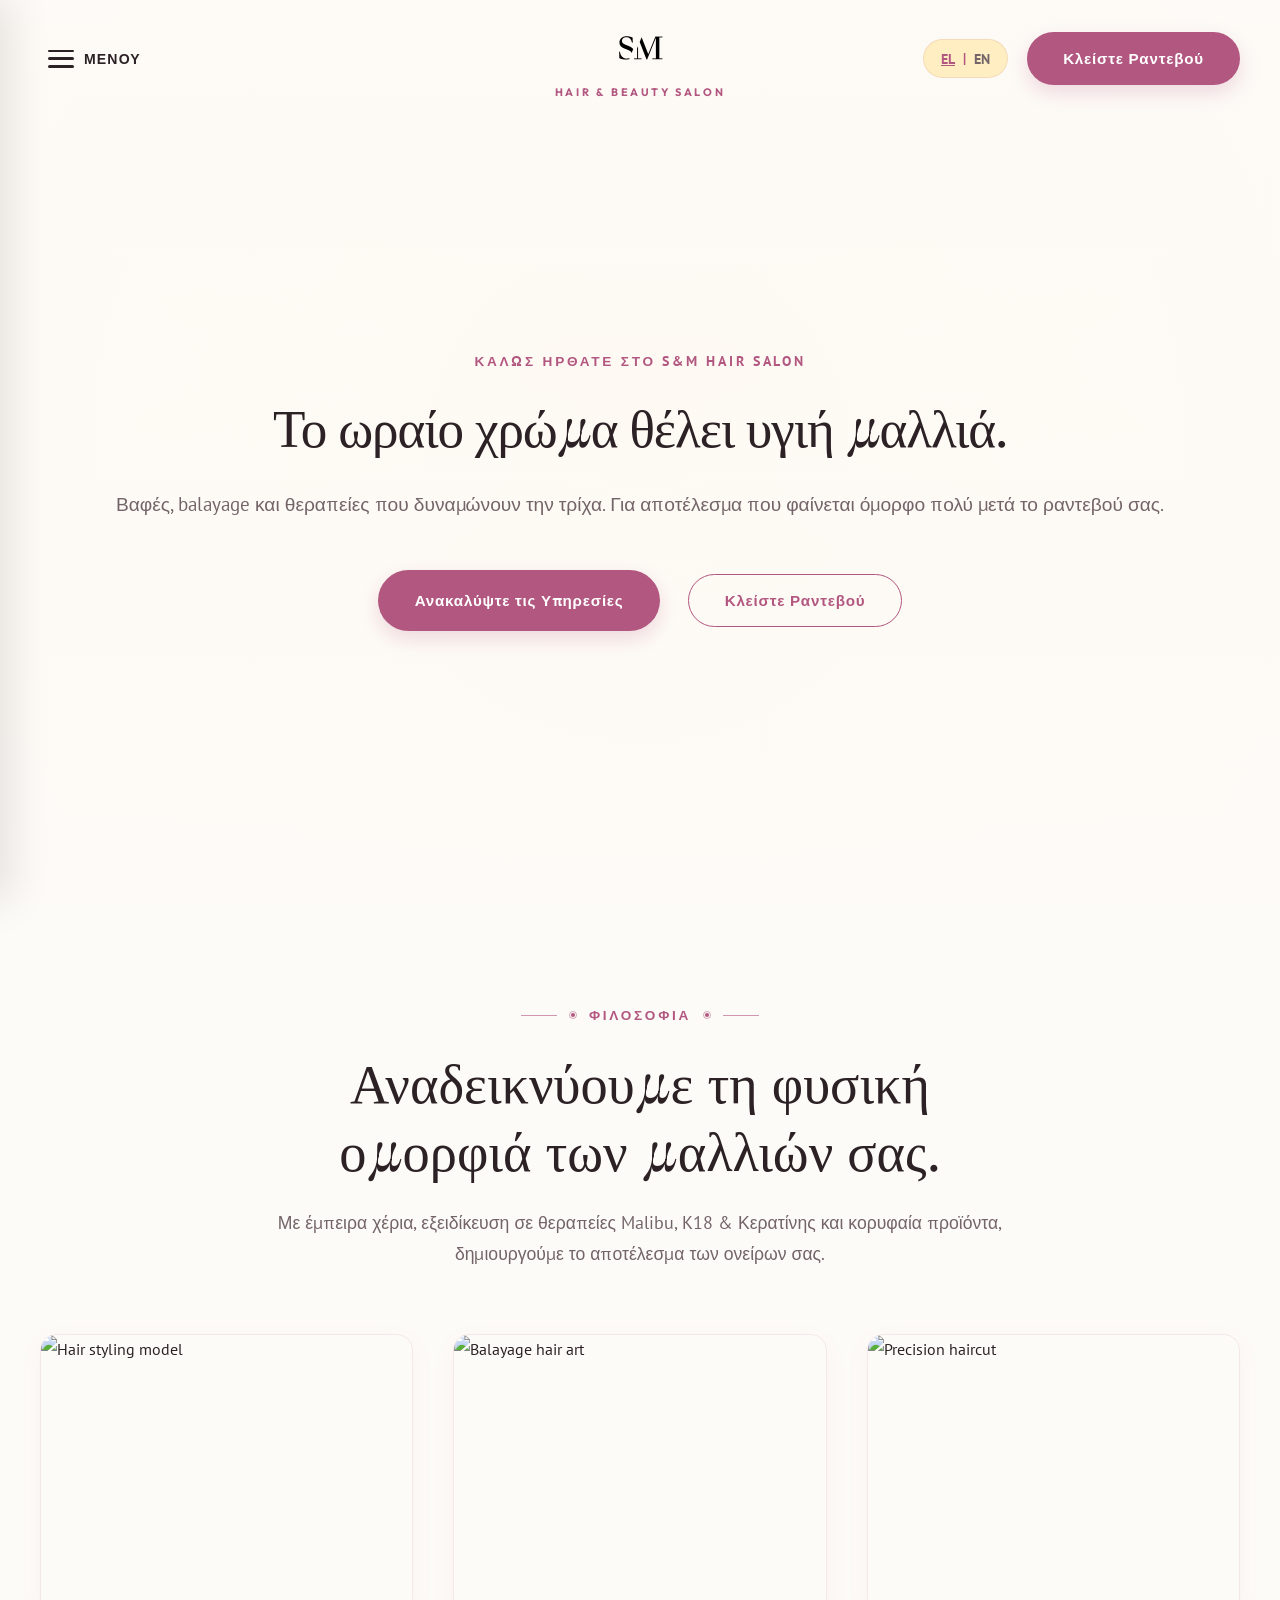
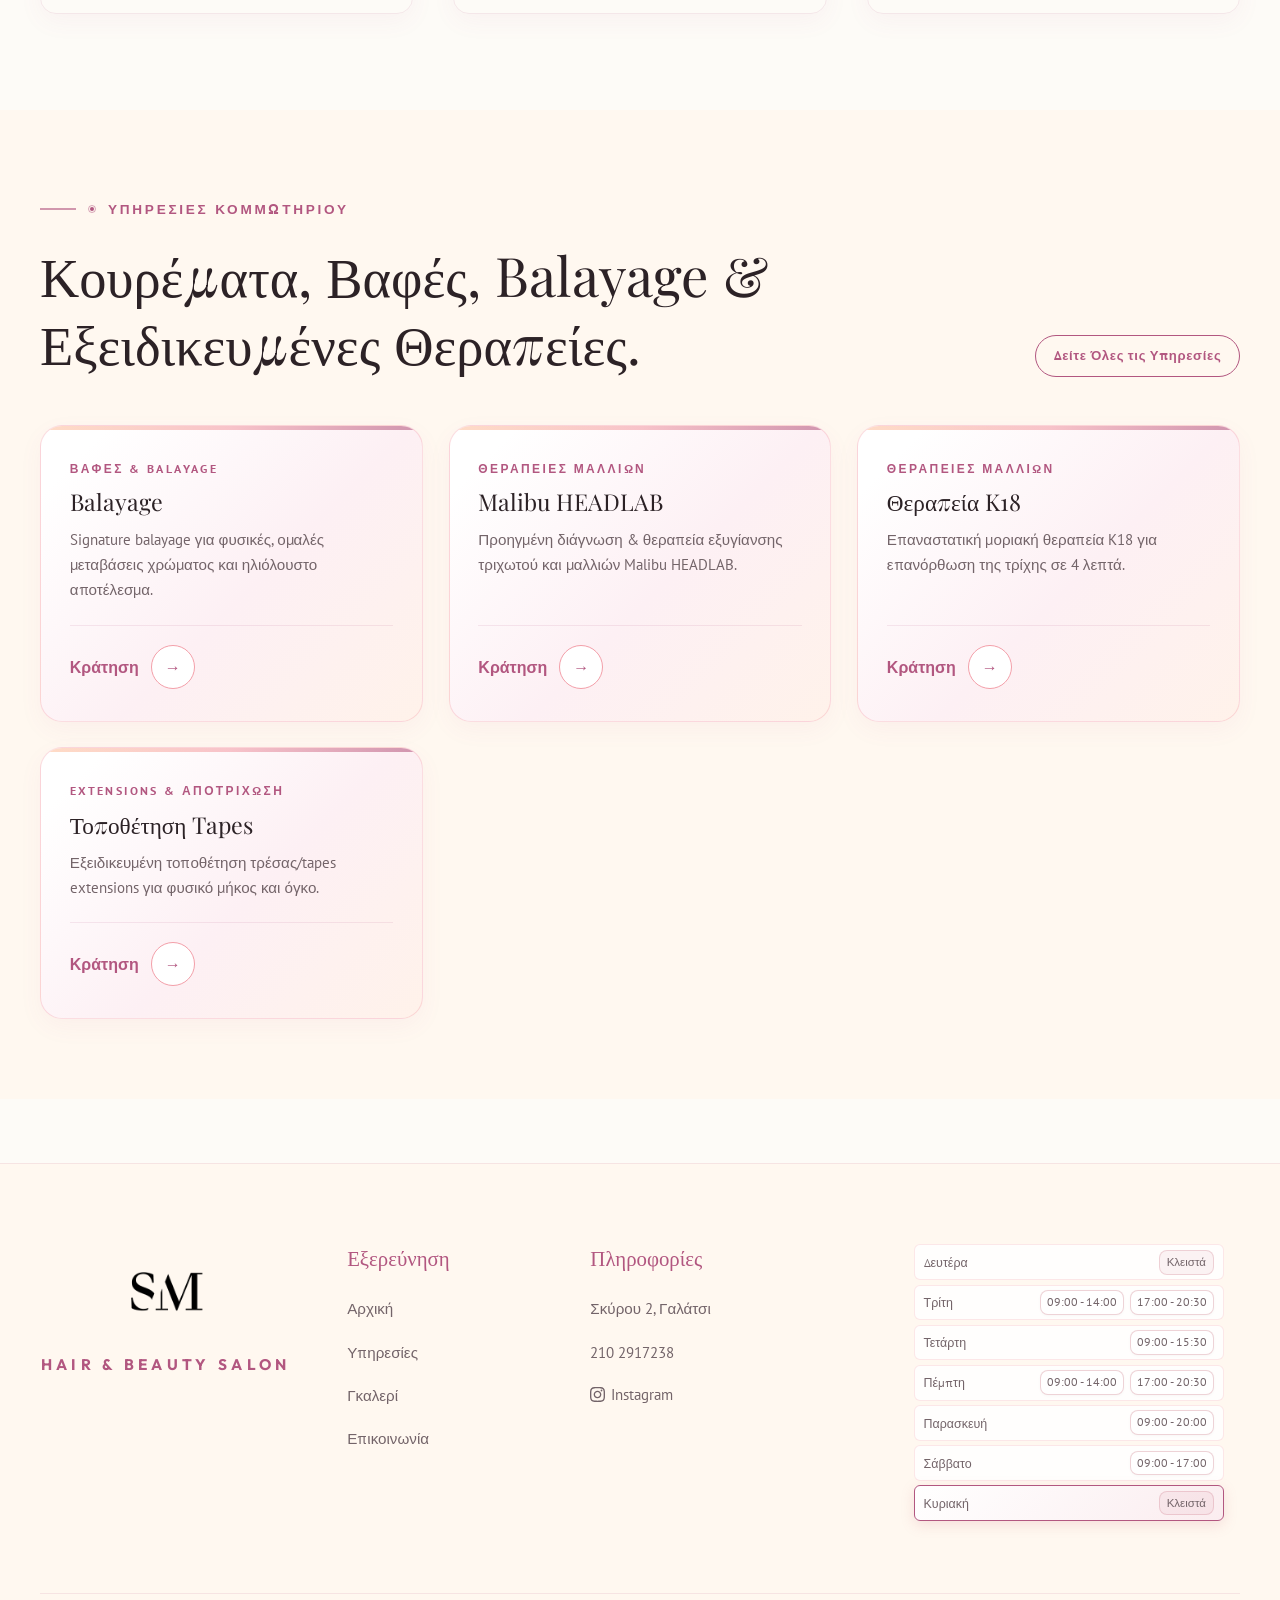
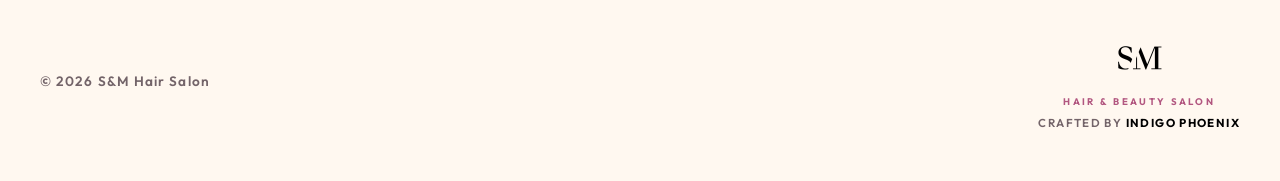
==== commit 2e3d09e3: "Hero changes/service/gallery" ====
--- a/index.html
+++ b/index.html
@@ -60,10 +60,10 @@
       </div>
 
       <ul class="drawer-links-list">
-        <li><a href="index.html" class="drawer-link active" data-i18n="nav_home">Αρχική <span>→</span></a></li>
-        <li><a href="services.html" class="drawer-link" data-i18n="nav_services">Υπηρεσίες <span>→</span></a></li>
-        <li><a href="gallery.html" class="drawer-link" data-i18n="nav_gallery">Γκαλερί <span>→</span></a></li>
-        <li><a href="contact.html" class="drawer-link" data-i18n="nav_contact">Επικοινωνία <span>→</span></a></li>
+        <li><a href="index.html" class="drawer-link active" data-i18n="nav_home">Αρχική</a></li>
+        <li><a href="services.html" class="drawer-link" data-i18n="nav_services">Υπηρεσίες</a></li>
+        <li><a href="gallery.html" class="drawer-link" data-i18n="nav_gallery">Γκαλερί</a></li>
+        <li><a href="contact.html" class="drawer-link" data-i18n="nav_contact">Επικοινωνία</a></li>
       </ul>
     </div>
 
@@ -92,7 +92,7 @@
       </div>
 
       <h3 class="heading-medium" style="margin-bottom: 1rem;" data-i18n="modal_title">Κλείστε το Ραντεβού&nbsp;σας</h3>
-      <p style="color: var(--color-text-muted); margin-bottom: 2.2rem; line-height: 1.7;" data-i18n="modal_subtitle">Για να διασφαλίσουμε την προσωπική φροντίδα κάθε πελάτη, οι κρατήσεις γίνονται αποκλειστικά μέσω τηλεφώνου ή μηνύματος στο Instagram.</p>
+      <p style="color: var(--color-text-muted); margin-bottom: 2.2rem; line-height: 1.7;" data-i18n="modal_subtitle">Για να διασφαλίσουμε την προσωπική φροντίδα κάθε πελάτη, οι κρατήσεις γίνονται αποκλειστικά μέσω τηλεφώνου ή μηνύματος στο Instagram.<br><br>Κλείσε τώρα το δωρεάν Συμβουλευτικό Ραντεβού σου και δώσε στα μαλλιά σου την προσοχή που τους αξίζουν.</p>
 
       <div style="display: flex; flex-direction: column; gap: 1.2rem;">
         <a href="tel:+302102917238" class="modal-contact-btn modal-phone-btn">
@@ -108,47 +108,26 @@
     </div>
   </div>
 
-  <!-- Hero Section & Slider -->
+  <!-- Hero Section & Looping Video Background -->
   <section class="hero-slider-section">
     <div class="hero-backgrounds">
-      <div class="hero-slide active">
-        <img src="https://cdn.prod.website-files.com/6a7ed896c876854402c4469f/6a7ed899c876854402c44957_pexels-pixabay-458381%20(1).avif" alt="Hair styling model" class="hero-slide-img">
-      </div>
-      <div class="hero-slide">
-        <img src="https://cdn.prod.website-files.com/6a7ed896c876854402c4469f/6a7ed899c876854402c4495d_pexels-justebuka-14626783.avif" alt="Balayage hair studio" class="hero-slide-img">
-      </div>
-      <div class="hero-slide">
-        <img src="https://cdn.prod.website-files.com/6a7ed899c876854402c44733/6a7ed899c876854402c44937_pexels-thejeremiahxo-16805589.avif" alt="Hair sculpting" class="hero-slide-img">
-      </div>
+      <video class="hero-video" autoplay loop muted playsinline>
+        <source src="images/hero video.mp4" type="video/mp4">
+      </video>
       <div class="hero-overlay"></div>
     </div>
 
     <div class="container hero-content">
       <div class="eyebrow">
-        <div class="eyebrow-line"></div>
-        <div class="eyebrow-dot-wrapper"><div class="eyebrow-dot"></div><div class="eyebrow-dot-border"></div></div>
         <p class="eyebrow-title" data-i18n="hero_welcome">Καλώς Ήρθατε στο S&M Hair Salon</p>
-        <div class="eyebrow-dot-wrapper"><div class="eyebrow-dot"></div><div class="eyebrow-dot-border"></div></div>
-        <div class="eyebrow-line"></div>
-      </div>
-
-      <h1 class="heading-hero" data-i18n="hero_title">Πάθος για Στυλ, Τέχνη στα Μαλλιά</h1>
-      <p class="hero-subtitle-text" data-i18n="hero_subtitle">Στο S&M Hair Salon προσφέρουμε εξειδικευμένες υπηρεσίες κομμωτικής, βαφών, balayage, θεραπειών Malibu & K18, τοποθέτησης extensions και περιποίησης.</p>
+      </div>
+
+      <h1 class="heading-hero" data-i18n="hero_title">Το ωραίο χρώμα θέλει υγιή μαλλιά.</h1>
+      <p class="hero-subtitle-text" data-i18n="hero_subtitle">Βαφές, balayage και θεραπείες που δυναμώνουν την τρίχα. Για αποτέλεσμα που φαίνεται όμορφο πολύ μετά το ραντεβού σας.</p>
 
       <div class="hero-actions">
-        <a href="services.html" class="btn btn-green" data-i18n="hero_btn_explore">Ανακαλύψτε τις Υπηρεσίες ↓</a>
-        <button class="btn btn-outline btn-open-booking" data-i18n="hero_btn_book">Κλείστε Ραντεβού →</button>
-      </div>
-    </div>
-
-    <div class="slider-timeline-wrapper">
-      <div class="timeline-track">
-        <div class="timeline-progress"></div>
-      </div>
-      <div class="slide-indicators">
-        <button class="indicator-dot active" aria-label="Slide 1"></button>
-        <button class="indicator-dot" aria-label="Slide 2"></button>
-        <button class="indicator-dot" aria-label="Slide 3"></button>
+        <a href="services.html" class="btn btn-green" data-i18n="hero_btn_explore">Ανακαλύψτε τις Υπηρεσίες</a>
+        <button class="btn btn-outline btn-open-booking" data-i18n="hero_btn_book">Κλείστε Ραντεβού</button>
       </div>
     </div>
   </section>
@@ -195,7 +174,7 @@
           </div>
           <h2 class="heading-large" data-i18n="feat_heading">Κουρέματα, Βαφές, Balayage & Εξειδικευμένες Θεραπείες.</h2>
         </div>
-        <a href="services.html" class="btn btn-outline mob-hidden" data-i18n="feat_view_all">Δείτε Όλες τις Υπηρεσίες →</a>
+        <a href="services.html" class="btn btn-outline mob-hidden" style="white-space: nowrap; font-size: 0.82rem; padding: 0.5rem 1.1rem; flex-shrink: 0;" data-i18n="feat_view_all">Δείτε Όλες τις Υπηρεσίες</a>
       </div>
 
       <div class="services-grid">
@@ -293,7 +272,7 @@
         </div>
 
         <div>
-          <h4 class="footer-title" data-i18n="footer_info_title">Πληροφορίες Καταστήματος</h4>
+          <h4 class="footer-title" data-i18n="footer_info_title">Πληροφορίες</h4>
           <ul class="footer-links">
             <li>
               <a href="https://maps.app.goo.gl/J3a6CErYusY6TDpDA" target="_blank" rel="noopener noreferrer">
@@ -313,10 +292,54 @@
                 <span>Instagram</span>
               </a>
             </li>
-            <li>
-              <span style="color: var(--color-text-muted);" data-i18n="footer_hours_val">Δευ - Σαβ: 09:00 - 20:00 • Κυρ: Κλειστά</span>
-            </li>
           </ul>
+        </div>
+
+        <div>
+          <div data-i18n="footer_hours_val">
+            <div class="hours-card-container footer-hours-compact">
+              <div class="hours-day-row" data-day="1">
+                <span class="hours-day-name">Δευτέρα</span>
+                <span class="closed-pill">Κλειστά</span>
+              </div>
+              <div class="hours-day-row" data-day="2">
+                <span class="hours-day-name">Τρίτη</span>
+                <div class="hours-time-group">
+                  <span class="time-pill">09:00 - 14:00</span>
+                  <span class="time-pill">17:00 - 20:30</span>
+                </div>
+              </div>
+              <div class="hours-day-row" data-day="3">
+                <span class="hours-day-name">Τετάρτη</span>
+                <div class="hours-time-group">
+                  <span class="time-pill">09:00 - 15:30</span>
+                </div>
+              </div>
+              <div class="hours-day-row" data-day="4">
+                <span class="hours-day-name">Πέμπτη</span>
+                <div class="hours-time-group">
+                  <span class="time-pill">09:00 - 14:00</span>
+                  <span class="time-pill">17:00 - 20:30</span>
+                </div>
+              </div>
+              <div class="hours-day-row" data-day="5">
+                <span class="hours-day-name">Παρασκευή</span>
+                <div class="hours-time-group">
+                  <span class="time-pill">09:00 - 20:00</span>
+                </div>
+              </div>
+              <div class="hours-day-row" data-day="6">
+                <span class="hours-day-name">Σάββατο</span>
+                <div class="hours-time-group">
+                  <span class="time-pill">09:00 - 17:00</span>
+                </div>
+              </div>
+              <div class="hours-day-row" data-day="0">
+                <span class="hours-day-name">Κυριακή</span>
+                <span class="closed-pill">Κλειστά</span>
+              </div>
+            </div>
+          </div>
         </div>
       </div>
 
--- a/css/styles.css
+++ b/css/styles.css
@@ -106,9 +106,13 @@
 }
 
 .heading-hero {
-  font-size: clamp(2.8rem, 5.5vw + 1rem, 4.8rem);
+  font-size: clamp(1.6rem, 3.4vw + 0.6rem, 3.6rem);
+  white-space: nowrap;
   letter-spacing: -0.02em;
   color: var(--color-text-main);
+  text-align: center;
+  width: 100%;
+  margin: 0 auto;
 }
 
 .heading-large {
@@ -228,6 +232,22 @@
   transform: translateY(-2px);
 }
 
+.filter-tab-btn {
+  font-size: 0.88rem;
+  padding: 0.55rem 1.25rem;
+  border-radius: var(--radius-full);
+  white-space: nowrap;
+  transition: all var(--transition-fast);
+  border: 1.5px solid var(--color-palette-berry);
+}
+
+.filter-tab-btn.active {
+  background-color: var(--color-palette-berry) !important;
+  color: #ffffff !important;
+  border-color: var(--color-palette-berry) !important;
+  box-shadow: 0 6px 18px rgba(178, 87, 128, 0.28);
+}
+
 .btn-circle {
   display: inline-flex;
   align-items: center;
@@ -476,7 +496,7 @@
   transition: color var(--transition-fast);
   display: flex;
   align-items: center;
-  justify-content: space-between;
+  justify-content: flex-start;
 }
 
 .drawer-link:hover, .drawer-link.active {
@@ -498,6 +518,7 @@
   min-height: 720px;
   display: flex;
   align-items: center;
+  justify-content: center;
   overflow: hidden;
   background-color: var(--color-bg-subtle);
 }
@@ -524,6 +545,15 @@
   height: 100%;
   object-fit: cover;
   filter: brightness(0.9) contrast(0.96);
+}
+
+.hero-video {
+  position: absolute;
+  inset: 0;
+  width: 100%;
+  height: 100%;
+  object-fit: cover;
+  filter: brightness(0.92) contrast(0.96);
 }
 
 .hero-overlay {
@@ -538,9 +568,14 @@
   position: relative;
   z-index: 10;
   text-align: center;
-  max-width: 860px;
+  max-width: 1200px;
+  width: 100%;
   margin: 0 auto;
   padding-top: 5rem;
+  display: flex;
+  flex-direction: column;
+  align-items: center;
+  justify-content: center;
 }
 
 .hero-subtitle-text {
@@ -807,44 +842,69 @@
   fill: currentColor;
 }
 
-/* Gallery & Lightbox */
+/* Gallery & Lightbox - True CSS Masonry Layout */
 .gallery-grid {
-  display: grid;
-  grid-template-columns: repeat(auto-fill, minmax(320px, 1fr));
-  gap: 2rem;
-  margin-top: 3rem;
+  column-count: 3;
+  column-gap: 1.8rem;
+  margin-top: 2rem;
+}
+
+@media (max-width: 992px) {
+  .gallery-grid {
+    column-count: 2;
+    column-gap: 1.4rem;
+  }
+}
+
+@media (max-width: 576px) {
+  .gallery-grid {
+    column-count: 1;
+  }
 }
 
 .gallery-item {
+  display: inline-block;
+  width: 100%;
+  break-inside: avoid;
+  margin-bottom: 1.8rem;
   position: relative;
   border-radius: var(--radius-md);
   overflow: hidden;
-  aspect-ratio: 1;
   cursor: pointer;
   border: 1px solid var(--border-color);
   box-shadow: var(--shadow-subtle);
+  transition: transform var(--transition-fast), box-shadow var(--transition-fast);
 }
 
 .gallery-item img {
   width: 100%;
-  height: 100%;
+  height: auto;
+  display: block;
   object-fit: cover;
   transition: transform var(--transition-smooth);
 }
 
+.gallery-item:hover {
+  transform: translateY(-4px);
+  box-shadow: var(--shadow-hover);
+}
+
 .gallery-item:hover img {
-  transform: scale(1.08);
+  transform: scale(1.05);
 }
 
 .gallery-item-overlay {
   position: absolute;
   inset: 0;
-  background: rgba(178, 87, 128, 0.4);
+  background: linear-gradient(to top, rgba(178, 87, 128, 0.75) 0%, rgba(178, 87, 128, 0.2) 60%, transparent 100%);
   color: #fff;
-  font-weight: 700;
-  display: flex;
-  align-items: center;
+  font-family: var(--font-heading);
+  font-size: 1.2rem;
+  font-weight: 600;
+  display: flex;
+  align-items: flex-end;
   justify-content: center;
+  padding: 1.8rem;
   opacity: 0;
   transition: opacity var(--transition-fast);
 }
@@ -888,7 +948,7 @@
 
 .footer-grid {
   display: grid;
-  grid-template-columns: 1.2fr 1fr 1.3fr;
+  grid-template-columns: 1.1fr 0.82fr 1.1fr 1.5fr;
   gap: 3.5rem;
   margin-bottom: 4.5rem;
   align-items: start;
@@ -1036,3 +1096,261 @@
     white-space: normal;
   }
 }
+
+/* Premium Opening Hours Component */
+.hours-card-container {
+  display: flex;
+  flex-direction: column;
+  gap: 0.5rem;
+  width: 100%;
+  margin-top: 0.4rem;
+  font-family: var(--font-body);
+}
+
+.hours-day-row {
+  display: flex;
+  align-items: center;
+  justify-content: space-between;
+  padding: 0.55rem 0.85rem;
+  background-color: rgba(255, 255, 255, 0.75);
+  border-radius: var(--radius-sm, 8px);
+  border: 1px solid rgba(243, 159, 169, 0.25);
+  transition: all 0.2s ease;
+}
+
+.hours-day-row:hover {
+  background-color: #ffffff;
+  border-color: rgba(243, 159, 169, 0.6);
+  box-shadow: 0 4px 12px rgba(243, 159, 169, 0.1);
+  transform: translateY(-1px);
+}
+
+.hours-day-row.is-today {
+  background: linear-gradient(135deg, rgba(255, 255, 255, 0.95), rgba(248, 225, 230, 0.6));
+  border: 1.5px solid var(--color-palette-berry, #c86d7c);
+  box-shadow: 0 4px 14px rgba(200, 109, 124, 0.18);
+}
+
+.hours-day-name {
+  font-weight: 400;
+  font-size: 0.93rem;
+  color: var(--color-text-muted);
+  display: flex;
+  align-items: center;
+  gap: 8px;
+}
+
+.today-tag {
+  display: none !important;
+}
+
+.hours-time-group {
+  display: flex;
+  align-items: center;
+  gap: 0.4rem;
+  flex-wrap: wrap;
+  justify-content: flex-end;
+}
+
+.time-pill {
+  font-size: 0.82rem;
+  font-weight: 400;
+  color: var(--color-text-muted);
+  background-color: #ffffff;
+  border: 1px solid rgba(200, 109, 124, 0.3);
+  padding: 3px 10px;
+  border-radius: 14px;
+  white-space: nowrap;
+  box-shadow: 0 1px 3px rgba(0,0,0,0.03);
+}
+
+.closed-pill {
+  font-size: 0.82rem;
+  font-weight: 400;
+  color: var(--color-text-muted);
+  background-color: rgba(200, 109, 124, 0.08);
+  border: 1px solid rgba(200, 109, 124, 0.25);
+  padding: 3px 12px;
+  border-radius: 14px;
+  white-space: nowrap;
+}
+
+.status-badge {
+  display: inline-flex;
+  align-items: center;
+  gap: 6px;
+  font-size: 0.72rem;
+  font-weight: 700;
+  padding: 4px 11px;
+  border-radius: 20px;
+  text-transform: uppercase;
+  letter-spacing: 0.05em;
+}
+
+.status-badge.open {
+  background-color: rgba(46, 125, 50, 0.12);
+  color: #2e7d32;
+  border: 1px solid rgba(46, 125, 50, 0.35);
+}
+
+.status-badge.open .status-dot {
+  width: 7px;
+  height: 7px;
+  border-radius: 50%;
+  background-color: #2e7d32;
+  box-shadow: 0 0 8px #2e7d32;
+  animation: pulse-dot-green 1.8s infinite;
+}
+
+.status-badge.closed {
+  background-color: rgba(198, 40, 40, 0.12);
+  color: #c62828;
+  border: 1px solid rgba(198, 40, 40, 0.35);
+}
+
+.status-badge.closed .status-dot {
+  width: 7px;
+  height: 7px;
+  border-radius: 50%;
+  background-color: #c62828;
+}
+
+@keyframes pulse-dot-green {
+  0% { transform: scale(0.95); box-shadow: 0 0 0 0 rgba(46, 125, 50, 0.7); }
+  70% { transform: scale(1); box-shadow: 0 0 0 6px rgba(46, 125, 50, 0); }
+  100% { transform: scale(0.95); box-shadow: 0 0 0 0 rgba(46, 125, 50, 0); }
+}
+
+/* Compact Footer Table Scaling */
+.footer-hours-compact {
+  gap: 0.28rem;
+  margin-top: 0;
+  max-width: 310px;
+  margin-left: auto;
+  margin-right: auto;
+}
+
+.footer-hours-compact .hours-day-row {
+  padding: 0.28rem 0.55rem;
+  border-radius: 6px;
+  background-color: rgba(255, 255, 255, 0.85);
+}
+
+.footer-hours-compact .hours-day-name {
+  font-size: 0.78rem;
+  font-weight: 400;
+  color: var(--color-text-muted);
+  gap: 4px;
+}
+
+.footer-hours-compact .today-tag {
+  font-size: 0.55rem;
+  padding: 1px 4px;
+  border-radius: 6px;
+}
+
+.footer-hours-compact .time-pill {
+  font-size: 0.72rem;
+  font-weight: 400;
+  color: var(--color-text-muted);
+  padding: 1px 6px;
+  border-radius: 8px;
+}
+
+.footer-hours-compact .closed-pill {
+  font-size: 0.72rem;
+  font-weight: 400;
+  color: var(--color-text-muted);
+  padding: 1px 7px;
+  border-radius: 8px;
+}
+
+@media (max-width: 600px) {
+  .heading-hero {
+    white-space: normal;
+  }
+}
+
+/* ==========================================================================
+   Masonry Gallery Layout (4 Columns Desktop / Staggered Uneven Heights)
+   ========================================================================== */
+.gallery-grid {
+  column-count: 4;
+  column-gap: 1.2rem;
+  width: 100%;
+  margin-top: 1.5rem;
+}
+
+.gallery-item {
+  break-inside: avoid;
+  -webkit-column-break-inside: avoid;
+  page-break-inside: avoid;
+  margin-bottom: 1.2rem;
+  position: relative;
+  border-radius: var(--border-radius-card, 14px);
+  overflow: hidden;
+  box-shadow: 0 4px 15px rgba(0, 0, 0, 0.05);
+  cursor: pointer;
+  display: inline-block;
+  width: 100%;
+  transition: opacity 0.2s ease, transform 0.25s ease;
+  background-color: var(--color-bg-surface, #ffffff);
+}
+
+.gallery-item:hover {
+  opacity: 0.92;
+  transform: translateY(-2px);
+}
+
+.gallery-item img {
+  width: 100%;
+  height: 100%;
+  display: block;
+  object-fit: cover;
+  border-radius: var(--border-radius-card, 14px);
+}
+
+/* Uneven / Staggered Aspect Ratios */
+.gallery-item.ratio-tall img {
+  aspect-ratio: 9 / 16;
+}
+
+.gallery-item.ratio-medium img {
+  aspect-ratio: 3 / 4;
+}
+
+.gallery-item.ratio-square img {
+  aspect-ratio: 1 / 1;
+}
+
+.gallery-item.ratio-compact img {
+  aspect-ratio: 4 / 5;
+}
+
+.gallery-item.ratio-wide img {
+  aspect-ratio: 4 / 3;
+}
+
+@media (max-width: 992px) {
+  .gallery-grid {
+    column-count: 3;
+    column-gap: 1rem;
+  }
+  .gallery-item {
+    margin-bottom: 1rem;
+  }
+}
+
+@media (max-width: 576px) {
+  .gallery-grid {
+    column-count: 2;
+    column-gap: 0.8rem;
+  }
+  .gallery-item {
+    margin-bottom: 0.8rem;
+  }
+}
+
+
+
+
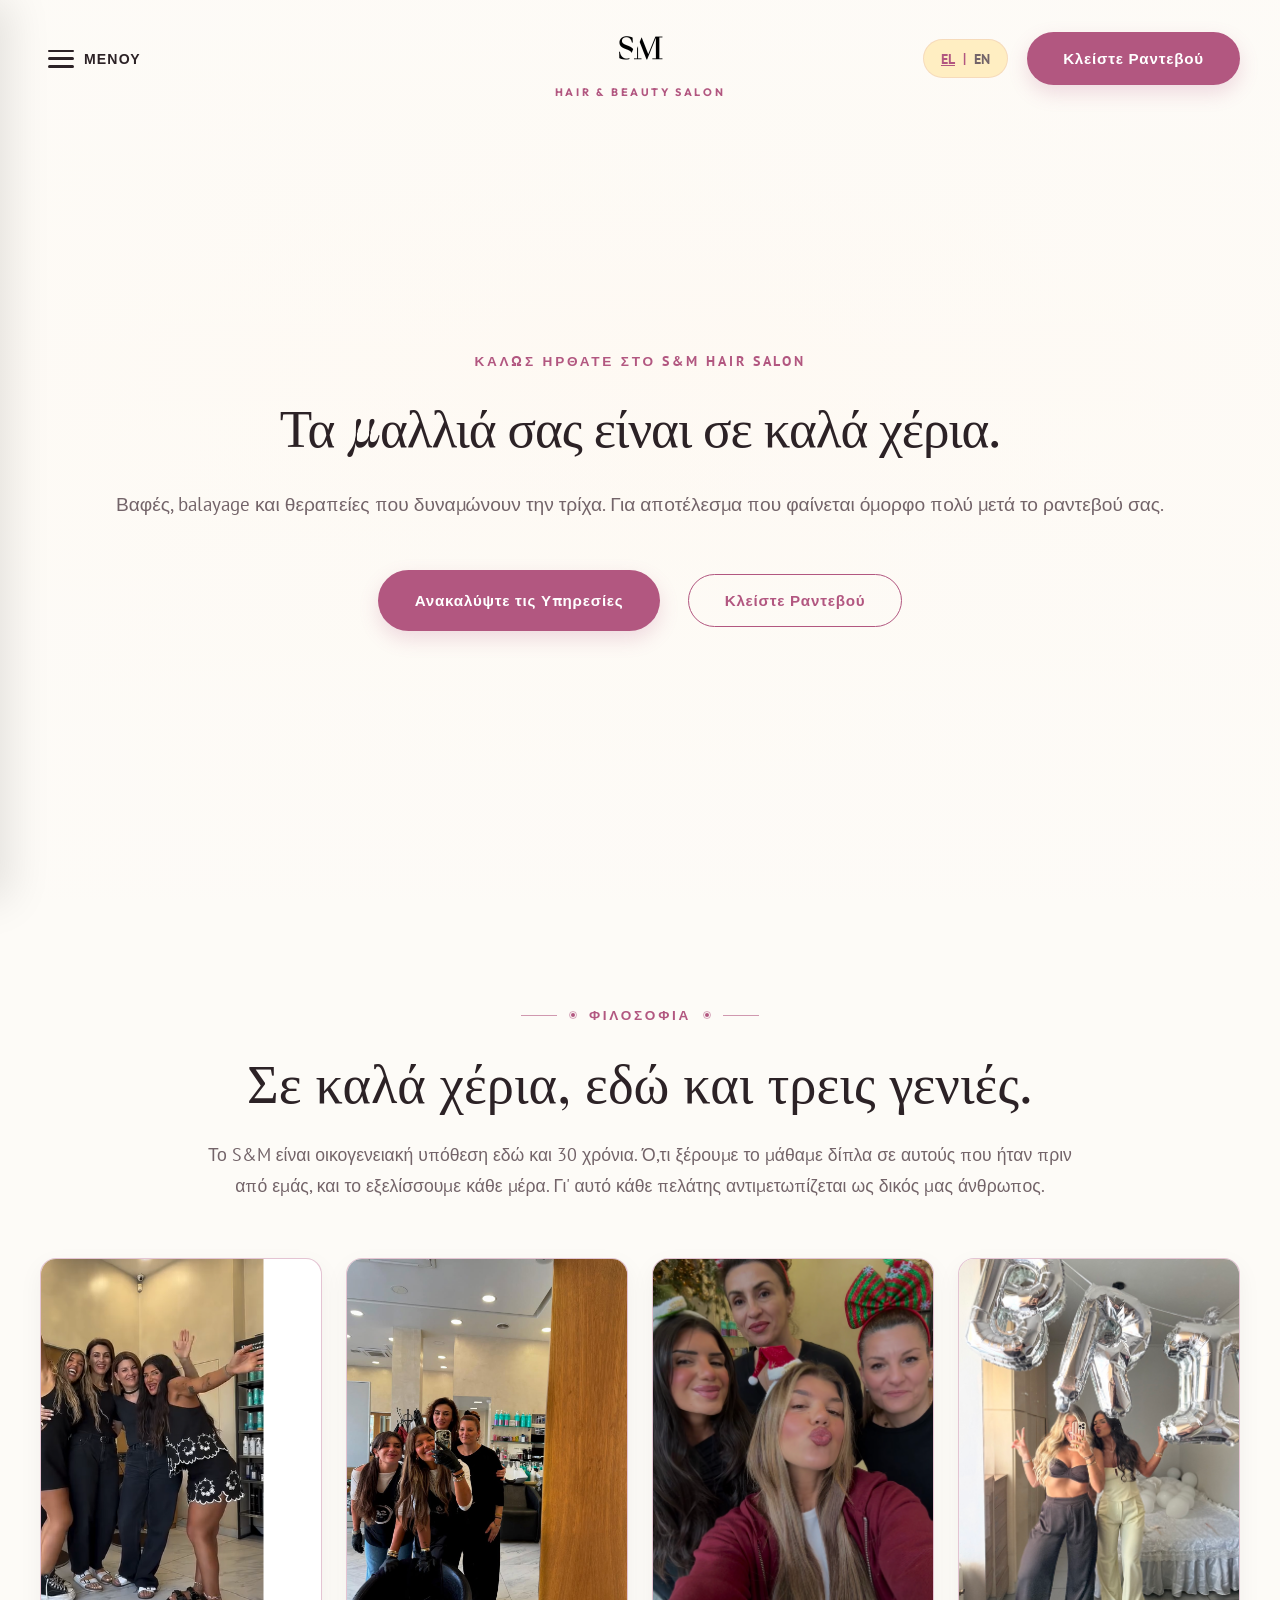
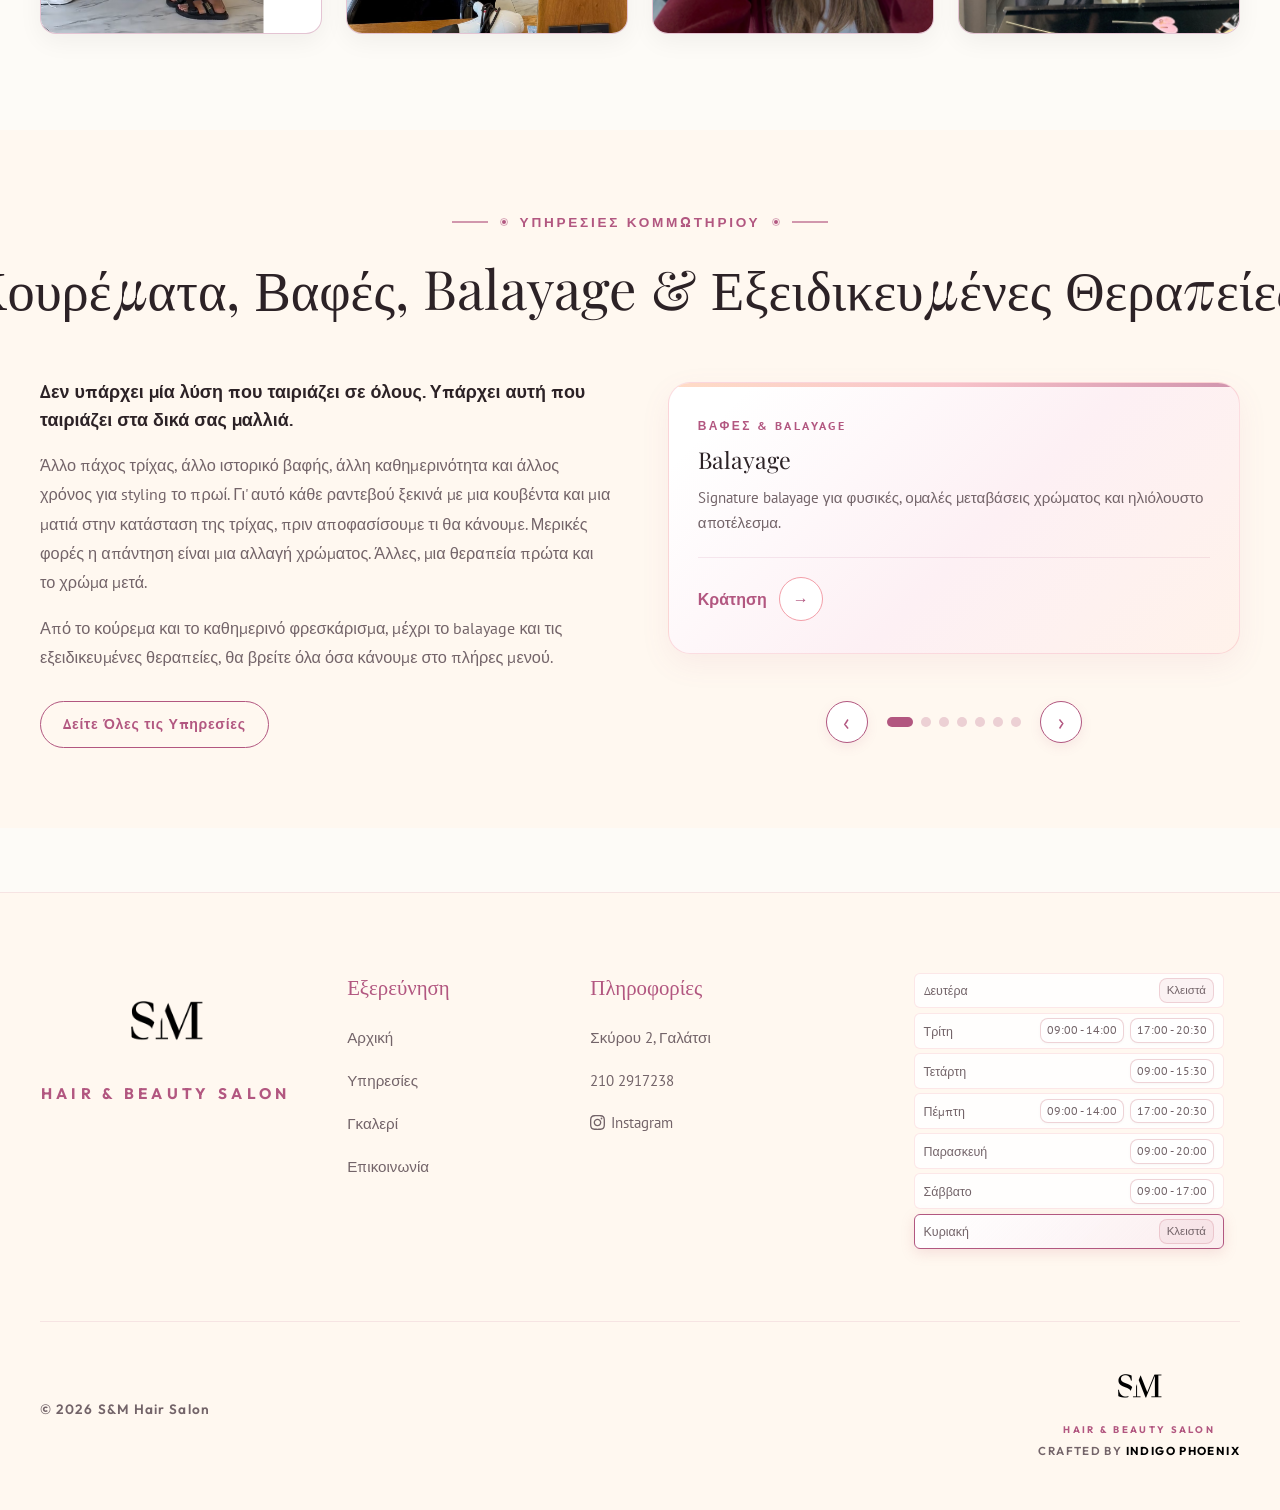
==== commit 07f5807d: "almost final changes" ====
--- a/index.html
+++ b/index.html
@@ -122,7 +122,7 @@
         <p class="eyebrow-title" data-i18n="hero_welcome">Καλώς Ήρθατε στο S&M Hair Salon</p>
       </div>
 
-      <h1 class="heading-hero" data-i18n="hero_title">Το ωραίο χρώμα θέλει υγιή μαλλιά.</h1>
+      <h1 class="heading-hero" data-i18n="hero_title">Τα μαλλιά σας είναι σε καλά χέρια.</h1>
       <p class="hero-subtitle-text" data-i18n="hero_subtitle">Βαφές, balayage και θεραπείες που δυναμώνουν την τρίχα. Για αποτέλεσμα που φαίνεται όμορφο πολύ μετά το ραντεβού σας.</p>
 
       <div class="hero-actions">
@@ -135,7 +135,7 @@
   <!-- About / Introduction Section -->
   <section id="explore" class="section section-lg">
     <div class="container">
-      <div style="max-width: 760px; margin: 0 auto; text-align: center;">
+      <div style="max-width: 900px; margin: 0 auto; text-align: center;">
         <div class="eyebrow">
           <div class="eyebrow-line"></div>
           <div class="eyebrow-dot-wrapper"><div class="eyebrow-dot"></div><div class="eyebrow-dot-border"></div></div>
@@ -144,105 +144,177 @@
           <div class="eyebrow-line"></div>
         </div>
 
-        <h2 class="heading-large" style="margin-bottom: 1.5rem;" data-i18n="philo_heading">Αναδεικνύουμε τη φυσική ομορφιά των μαλλιών σας.</h2>
-        <p style="color: var(--color-text-muted); font-size: 1.1rem; line-height: 1.8;" data-i18n="philo_desc">Με έμπειρα χέρια, εξειδίκευση σε θεραπείες Malibu, K18 & Κερατίνης και κορυφαία προϊόντα, δημιουργούμε το αποτέλεσμα των ονείρων σας.</p>
+        <h2 class="heading-large philo-header-single" style="margin-bottom: 1.5rem;" data-i18n="philo_heading">Σε καλά χέρια, εδώ και τρεις γενιές.</h2>
+        <p style="color: var(--color-text-muted); font-size: 1.1rem; line-height: 1.8;" data-i18n="philo_desc">Το S&M είναι οικογενειακή υπόθεση εδώ και 30 χρόνια. Ό,τι ξέρουμε το μάθαμε δίπλα σε αυτούς που ήταν πριν από εμάς, και το εξελίσσουμε κάθε μέρα. Γι' αυτό κάθε πελάτης αντιμετωπίζεται ως δικός μας άνθρωπος.</p>
       </div>
 
       <div class="images-showcase-row">
         <div class="showcase-image-card">
-          <img src="https://cdn.prod.website-files.com/6a7ed896c876854402c4469f/6a7ed899c876854402c44957_pexels-pixabay-458381%20(1).avif" alt="Hair styling model">
+          <img src="images/together.png" alt="S&M Salon Philosophy 1">
         </div>
         <div class="showcase-image-card">
-          <img src="https://cdn.prod.website-files.com/6a7ed899c876854402c44733/6a7ed899c876854402c449e6_pexels-milad-farhani-52379203-13022159.avif" alt="Balayage hair art">
+          <img src="images/together 2.jpg" alt="S&M Salon Philosophy 2">
         </div>
         <div class="showcase-image-card">
-          <img src="https://cdn.prod.website-files.com/6a7ed899c876854402c44733/6a7ed899c876854402c44937_pexels-thejeremiahxo-16805589.avif" alt="Precision haircut">
+          <img src="images/together 3.png" alt="S&M Salon Philosophy 3">
+        </div>
+        <div class="showcase-image-card">
+          <img src="images/together 4.jpg" alt="S&M Salon Philosophy 4">
         </div>
       </div>
     </div>
   </section>
 
-  <!-- Photo-Less Faded Pastel Featured Hair Services Section -->
+  <!-- Split 50/50 Featured Hair Services & Card Slider Section -->
   <section class="section" style="background-color: var(--color-bg-subtle);">
     <div class="container">
-      <div style="display: flex; justify-content: space-between; align-items: flex-end; margin-bottom: 3rem;">
-        <div>
-          <div class="eyebrow">
-            <div class="eyebrow-line"></div>
-            <div class="eyebrow-dot-wrapper"><div class="eyebrow-dot"></div><div class="eyebrow-dot-border"></div></div>
-            <p class="eyebrow-title" data-i18n="feat_title">Υπηρεσίες Κομμωτηρίου</p>
-          </div>
-          <h2 class="heading-large" data-i18n="feat_heading">Κουρέματα, Βαφές, Balayage & Εξειδικευμένες Θεραπείες.</h2>
-        </div>
-        <a href="services.html" class="btn btn-outline mob-hidden" style="white-space: nowrap; font-size: 0.82rem; padding: 0.5rem 1.1rem; flex-shrink: 0;" data-i18n="feat_view_all">Δείτε Όλες τις Υπηρεσίες</a>
-      </div>
-
-      <div class="services-grid">
-        <!-- Service Card 1: Balayage -->
-        <div class="service-card">
-          <div class="service-card-body">
-            <div class="eyebrow" style="margin-bottom: 0.5rem;">
-              <p class="eyebrow-title" style="font-size: 0.75rem;" data-i18n="cat_color_title">Βαφές & Balayage</p>
+      <!-- FULL-WIDTH CENTERED TOP HEADER -->
+      <div style="max-width: 1150px; width: 100%; margin: 0 auto 3rem; text-align: center; display: flex; flex-direction: column; align-items: center;">
+        <div class="eyebrow">
+          <div class="eyebrow-line"></div>
+          <div class="eyebrow-dot-wrapper"><div class="eyebrow-dot"></div><div class="eyebrow-dot-border"></div></div>
+          <p class="eyebrow-title" data-i18n="feat_title">Υπηρεσίες Κομμωτηρίου</p>
+          <div class="eyebrow-dot-wrapper"><div class="eyebrow-dot"></div><div class="eyebrow-dot-border"></div></div>
+          <div class="eyebrow-line"></div>
+        </div>
+        <h2 class="heading-large feat-header-single" style="margin-bottom: 0.5rem;" data-i18n="feat_heading">Κουρέματα, Βαφές, Balayage & Εξειδικευμένες Θεραπείες.</h2>
+      </div>
+
+      <div class="split-services-wrapper">
+        
+        <!-- LEFT COLUMN: Only the Subtext Paragraphs & Button (50% Width) -->
+        <div class="split-services-left">
+          <div class="subtext-content-block">
+            <p class="subtext-lead" data-i18n="feat_subtext_p1">Δεν υπάρχει μία λύση που ταιριάζει σε όλους. Υπάρχει αυτή που ταιριάζει στα δικά σας μαλλιά.</p>
+            <p data-i18n="feat_subtext_p2">Άλλο πάχος τρίχας, άλλο ιστορικό βαφής, άλλη καθημερινότητα και άλλος χρόνος για styling το πρωί. Γι' αυτό κάθε ραντεβού ξεκινά με μια κουβέντα και μια ματιά στην κατάσταση της τρίχας, πριν αποφασίσουμε τι θα κάνουμε. Μερικές φορές η απάντηση είναι μια αλλαγή χρώματος. Άλλες, μια θεραπεία πρώτα και το χρώμα μετά.</p>
+            <p data-i18n="feat_subtext_p3">Από το κούρεμα και το καθημερινό φρεσκάρισμα, μέχρι το balayage και τις εξειδικευμένες θεραπείες, θα βρείτε όλα όσα κάνουμε στο πλήρες μενού.</p>
+          </div>
+
+          <div style="margin-top: 1.8rem; text-align: left;">
+            <a href="services.html" class="btn btn-outline" style="white-space: nowrap; font-size: 0.88rem; padding: 0.6rem 1.4rem;" data-i18n="feat_view_all">Δείτε Όλες τις Υπηρεσίες</a>
+          </div>
+        </div>
+
+        <!-- RIGHT COLUMN: Service Card Slider with 7 Shuffle Cards (50% Width) -->
+        <div class="split-services-right">
+          <div class="service-cards-slider-container">
+            <div class="service-cards-slider-track">
+              
+              <!-- Slide 1: Balayage -->
+              <div class="slider-service-card active">
+                <div class="service-card" style="box-shadow: 0 10px 30px rgba(178, 87, 128, 0.08);">
+                  <div class="service-card-body">
+                    <div class="eyebrow" style="margin-bottom: 0.5rem;"><p class="eyebrow-title" style="font-size: 0.75rem;" data-i18n="cat_color_title">Βαφές & Balayage</p></div>
+                    <h3 class="service-card-title" data-i18n="srv_balayage">Balayage</h3>
+                    <p class="service-card-desc" data-i18n="srv_balayage_desc">Signature balayage για φυσικές, ομαλές μεταβάσεις χρώματος και ηλιόλουστο αποτέλεσμα.</p>
+                    <div class="service-card-footer">
+                      <button class="btn-circle btn-open-booking"><span data-i18n="book_btn">Κράτηση</span><div class="circle-icon">→</div></button>
+                    </div>
+                  </div>
+                </div>
+              </div>
+
+              <!-- Slide 2: Malibu HEADLAB -->
+              <div class="slider-service-card">
+                <div class="service-card" style="box-shadow: 0 10px 30px rgba(178, 87, 128, 0.08);">
+                  <div class="service-card-body">
+                    <div class="eyebrow" style="margin-bottom: 0.5rem;"><p class="eyebrow-title" style="font-size: 0.75rem;" data-i18n="cat_therapy_title">Θεραπείες Μαλλιών</p></div>
+                    <h3 class="service-card-title" data-i18n="srv_malibu_headlab">Malibu HEADLAB</h3>
+                    <p class="service-card-desc" data-i18n="srv_malibu_headlab_desc">Προηγμένη διάγνωση & θεραπεία εξυγίανσης τριχωτού και μαλλιών Malibu HEADLAB.</p>
+                    <div class="service-card-footer">
+                      <button class="btn-circle btn-open-booking"><span data-i18n="book_btn">Κράτηση</span><div class="circle-icon">→</div></button>
+                    </div>
+                  </div>
+                </div>
+              </div>
+
+              <!-- Slide 3: K18 -->
+              <div class="slider-service-card">
+                <div class="service-card" style="box-shadow: 0 10px 30px rgba(178, 87, 128, 0.08);">
+                  <div class="service-card-body">
+                    <div class="eyebrow" style="margin-bottom: 0.5rem;"><p class="eyebrow-title" style="font-size: 0.75rem;" data-i18n="cat_therapy_title">Θεραπείες Μαλλιών</p></div>
+                    <h3 class="service-card-title" data-i18n="srv_k18">Θεραπεία K18</h3>
+                    <p class="service-card-desc" data-i18n="srv_k18_desc">Επαναστατική μοριακή θεραπεία K18 για επανόρθωση της τρίχης σε 4 λεπτά.</p>
+                    <div class="service-card-footer">
+                      <button class="btn-circle btn-open-booking"><span data-i18n="book_btn">Κράτηση</span><div class="circle-icon">→</div></button>
+                    </div>
+                  </div>
+                </div>
+              </div>
+
+              <!-- Slide 4: Extensions -->
+              <div class="slider-service-card">
+                <div class="service-card" style="box-shadow: 0 10px 30px rgba(178, 87, 128, 0.08);">
+                  <div class="service-card-body">
+                    <div class="eyebrow" style="margin-bottom: 0.5rem;"><p class="eyebrow-title" style="font-size: 0.75rem;" data-i18n="cat_extensions_title">Extensions</p></div>
+                    <h3 class="service-card-title" data-i18n="srv_tapes">Τοποθέτηση Tapes</h3>
+                    <p class="service-card-desc" data-i18n="srv_tapes_desc">Εξειδικευμένη τοποθέτηση τρέσας/tapes extensions για φυσικό μήκος και όγκο.</p>
+                    <div class="service-card-footer">
+                      <button class="btn-circle btn-open-booking"><span data-i18n="book_btn">Κράτηση</span><div class="circle-icon">→</div></button>
+                    </div>
+                  </div>
+                </div>
+              </div>
+
+              <!-- Slide 5: Women's Cut -->
+              <div class="slider-service-card">
+                <div class="service-card" style="box-shadow: 0 10px 30px rgba(178, 87, 128, 0.08);">
+                  <div class="service-card-body">
+                    <div class="eyebrow" style="margin-bottom: 0.5rem;"><p class="eyebrow-title" style="font-size: 0.75rem;" data-i18n="cat_cuts_title">Κουρέματα & Styling</p></div>
+                    <h3 class="service-card-title" data-i18n="srv_women_cut">Γυναικείο Κούρεμα</h3>
+                    <p class="service-card-desc" data-i18n="srv_women_cut_desc">Προσωποποιημένο γυναικείο κούρεμα ακριβείας προσαρμοσμένο στα χαρακτηριστικά και το στυλ σας.</p>
+                    <div class="service-card-footer">
+                      <button class="btn-circle btn-open-booking"><span data-i18n="book_btn">Κράτηση</span><div class="circle-icon">→</div></button>
+                    </div>
+                  </div>
+                </div>
+              </div>
+
+              <!-- Slide 6: Keratin Treatment -->
+              <div class="slider-service-card">
+                <div class="service-card" style="box-shadow: 0 10px 30px rgba(178, 87, 128, 0.08);">
+                  <div class="service-card-body">
+                    <div class="eyebrow" style="margin-bottom: 0.5rem;"><p class="eyebrow-title" style="font-size: 0.75rem;" data-i18n="cat_therapy_title">Θεραπείες Μαλλιών</p></div>
+                    <h3 class="service-card-title" data-i18n="srv_keratin">Θεραπεία Κερατίνης</h3>
+                    <p class="service-card-desc" data-i18n="srv_keratin_desc">Λειαντική θεραπεία ισιώματος & βαθιάς θρέψης κατά του φριζαρίσματος.</p>
+                    <div class="service-card-footer">
+                      <button class="btn-circle btn-open-booking"><span data-i18n="book_btn">Κράτηση</span><div class="circle-icon">→</div></button>
+                    </div>
+                  </div>
+                </div>
+              </div>
+
+              <!-- Slide 7: Styling -->
+              <div class="slider-service-card">
+                <div class="service-card" style="box-shadow: 0 10px 30px rgba(178, 87, 128, 0.08);">
+                  <div class="service-card-body">
+                    <div class="eyebrow" style="margin-bottom: 0.5rem;"><p class="eyebrow-title" style="font-size: 0.75rem;" data-i18n="cat_cuts_title">Κουρέματα & Styling</p></div>
+                    <h3 class="service-card-title" data-i18n="srv_styling">Χτένισμα</h3>
+                    <p class="service-card-desc" data-i18n="srv_styling_desc">Επαγγελματικό χτένισμα για εντυπωσιακές εμφανίσεις και διάρκεια.</p>
+                    <div class="service-card-footer">
+                      <button class="btn-circle btn-open-booking"><span data-i18n="book_btn">Κράτηση</span><div class="circle-icon">→</div></button>
+                    </div>
+                  </div>
+                </div>
+              </div>
+
             </div>
-            <h3 class="service-card-title" data-i18n="srv_balayage">Balayage</h3>
-            <p class="service-card-desc" data-i18n="srv_balayage_desc">Signature balayage για φυσικές, ομαλές μεταβάσεις χρώματος και ηλιόλουστο αποτέλεσμα.</p>
-            <div class="service-card-footer">
-              <button class="btn-circle btn-open-booking">
-                <span data-i18n="book_btn">Κράτηση</span>
-                <div class="circle-icon">→</div>
-              </button>
+
+            <!-- Slider Controls -->
+            <div class="slider-controls">
+              <button class="slider-arrow prev-slide" aria-label="Previous service">‹</button>
+              <div class="slider-dots">
+                <span class="slider-dot active" data-slide="0"></span>
+                <span class="slider-dot" data-slide="1"></span>
+                <span class="slider-dot" data-slide="2"></span>
+                <span class="slider-dot" data-slide="3"></span>
+                <span class="slider-dot" data-slide="4"></span>
+                <span class="slider-dot" data-slide="5"></span>
+                <span class="slider-dot" data-slide="6"></span>
+              </div>
+              <button class="slider-arrow next-slide" aria-label="Next service">›</button>
             </div>
-          </div>
-        </div>
-
-        <!-- Service Card 2: Malibu HEADLAB -->
-        <div class="service-card">
-          <div class="service-card-body">
-            <div class="eyebrow" style="margin-bottom: 0.5rem;">
-              <p class="eyebrow-title" style="font-size: 0.75rem;" data-i18n="cat_therapy_title">Θεραπείες Μαλλιών</p>
-            </div>
-            <h3 class="service-card-title" data-i18n="srv_malibu_headlab">Malibu HEADLAB</h3>
-            <p class="service-card-desc" data-i18n="srv_malibu_headlab_desc">Προηγμένη διάγνωση & θεραπεία εξυγίανσης τριχωτού και μαλλιών Malibu HEADLAB.</p>
-            <div class="service-card-footer">
-              <button class="btn-circle btn-open-booking">
-                <span data-i18n="book_btn">Κράτηση</span>
-                <div class="circle-icon">→</div>
-              </button>
-            </div>
-          </div>
-        </div>
-
-        <!-- Service Card 3: K18 -->
-        <div class="service-card">
-          <div class="service-card-body">
-            <div class="eyebrow" style="margin-bottom: 0.5rem;">
-              <p class="eyebrow-title" style="font-size: 0.75rem;" data-i18n="cat_therapy_title">Θεραπείες Μαλλιών</p>
-            </div>
-            <h3 class="service-card-title" data-i18n="srv_k18">Θεραπεία K18</h3>
-            <p class="service-card-desc" data-i18n="srv_k18_desc">Επαναστατική μοριακή θεραπεία K18 για επανόρθωση της τρίχης σε 4 λεπτά.</p>
-            <div class="service-card-footer">
-              <button class="btn-circle btn-open-booking">
-                <span data-i18n="book_btn">Κράτηση</span>
-                <div class="circle-icon">→</div>
-              </button>
-            </div>
-          </div>
-        </div>
-
-        <!-- Service Card 4: Tapes Extensions -->
-        <div class="service-card">
-          <div class="service-card-body">
-            <div class="eyebrow" style="margin-bottom: 0.5rem;">
-              <p class="eyebrow-title" style="font-size: 0.75rem;" data-i18n="cat_extensions_title">Extensions & Αποτρίχωση</p>
-            </div>
-            <h3 class="service-card-title" data-i18n="srv_tapes">Τοποθέτηση Tapes</h3>
-            <p class="service-card-desc" data-i18n="srv_tapes_desc">Εξειδικευμένη τοποθέτηση τρέσας/tapes extensions για φυσικό μήκος και όγκο.</p>
-            <div class="service-card-footer">
-              <button class="btn-circle btn-open-booking">
-                <span data-i18n="book_btn">Κράτηση</span>
-                <div class="circle-icon">→</div>
-              </button>
-            </div>
+
           </div>
         </div>
 
--- a/css/styles.css
+++ b/css/styles.css
@@ -248,6 +248,69 @@
   box-shadow: 0 6px 18px rgba(178, 87, 128, 0.28);
 }
 
+/* Minimal Real-Time Search Bar */
+.search-bar-wrapper {
+  margin: 0 auto 1.8rem;
+  max-width: 480px;
+  width: 90%;
+  position: relative;
+}
+
+.search-bar-pill {
+  display: flex;
+  align-items: center;
+  background-color: #ffffff;
+  border: 1.5px solid var(--color-palette-berry);
+  border-radius: var(--radius-full);
+  padding: 0.5rem 1.25rem;
+  box-shadow: 0 4px 16px rgba(178, 87, 128, 0.08);
+  transition: all var(--transition-fast);
+}
+
+.search-bar-pill:focus-within {
+  border-color: var(--color-palette-berry-dark);
+  box-shadow: 0 8px 24px rgba(178, 87, 128, 0.2);
+  transform: translateY(-1px);
+}
+
+.search-icon-svg {
+  color: var(--color-palette-berry);
+  flex-shrink: 0;
+  margin-right: 0.6rem;
+}
+
+.search-bar-input {
+  width: 100%;
+  border: none;
+  background: transparent;
+  outline: none;
+  font-family: var(--font-body);
+  font-size: 0.95rem;
+  color: var(--color-text-main);
+  padding: 0.2rem 0;
+}
+
+.search-bar-input::placeholder {
+  color: var(--color-text-muted);
+  opacity: 0.75;
+}
+
+.search-clear-btn {
+  background: none;
+  border: none;
+  color: var(--color-text-muted);
+  font-size: 1.1rem;
+  cursor: pointer;
+  padding: 0 0.2rem;
+  margin-left: 0.4rem;
+  transition: color var(--transition-fast);
+  line-height: 1;
+}
+
+.search-clear-btn:hover {
+  color: var(--color-palette-berry);
+}
+
 .btn-circle {
   display: inline-flex;
   align-items: center;
@@ -644,29 +707,45 @@
 
 .images-showcase-row {
   display: grid;
-  grid-template-columns: repeat(3, 1fr);
-  gap: 2.5rem;
-  margin-top: 4rem;
+  grid-template-columns: repeat(4, 1fr);
+  gap: 1.5rem;
+  margin-top: 3.5rem;
 }
 
 .showcase-image-card {
   position: relative;
-  border-radius: var(--radius-md);
+  border-radius: var(--border-radius-card, 16px);
   overflow: hidden;
-  aspect-ratio: 4/3;
-  border: 1px solid var(--border-color);
-  box-shadow: var(--shadow-subtle);
+  aspect-ratio: 3 / 4;
+  border: 1.5px solid rgba(178, 87, 128, 0.35);
+  box-shadow: 0 8px 24px rgba(0, 0, 0, 0.05);
+  background-color: var(--color-bg-surface, #ffffff);
 }
 
 .showcase-image-card img {
   width: 100%;
   height: 100%;
   object-fit: cover;
-  transition: transform var(--transition-smooth);
-}
-
-.showcase-image-card:hover img {
-  transform: scale(1.06);
+  display: block;
+}
+
+.showcase-image-card:first-child img {
+  transform: scale(1.18);
+  object-position: center;
+}
+
+@media (max-width: 992px) {
+  .images-showcase-row {
+    grid-template-columns: repeat(2, 1fr);
+    gap: 1.2rem;
+  }
+}
+
+@media (max-width: 576px) {
+  .images-showcase-row {
+    grid-template-columns: repeat(2, 1fr);
+    gap: 0.8rem;
+  }
 }
 
 /* Service Cards Grid */
@@ -1351,6 +1430,136 @@
   }
 }
 
-
-
-
+.philo-header-single,
+.feat-header-single {
+  white-space: nowrap;
+}
+
+@media (max-width: 992px) {
+  .philo-header-single,
+  .feat-header-single {
+    white-space: normal;
+  }
+}
+
+/* ==========================================================================
+   50/50 Split Featured Section & Service Card Slider
+   ========================================================================== */
+.split-services-wrapper {
+  display: grid;
+  grid-template-columns: 1fr 1fr;
+  gap: 3.5rem;
+  align-items: center;
+}
+
+.split-services-left {
+  text-align: left;
+}
+
+.subtext-content-block {
+  color: var(--color-text-muted);
+  font-size: 1.02rem;
+  line-height: 1.8;
+  display: flex;
+  flex-direction: column;
+  gap: 1rem;
+}
+
+.subtext-lead {
+  font-weight: 600;
+  color: var(--color-text-main);
+  font-size: 1.12rem;
+  line-height: 1.6;
+}
+
+.service-cards-slider-container {
+  position: relative;
+  width: 100%;
+}
+
+.service-cards-slider-track {
+  position: relative;
+  min-height: 290px;
+}
+
+.slider-service-card {
+  position: absolute;
+  inset: 0;
+  opacity: 0;
+  transform: translateX(30px);
+  pointer-events: none;
+  transition: all 0.45s cubic-bezier(0.165, 0.84, 0.44, 1);
+}
+
+.slider-service-card.active {
+  position: relative;
+  opacity: 1;
+  transform: translateX(0);
+  pointer-events: auto;
+}
+
+.slider-controls {
+  display: flex;
+  align-items: center;
+  justify-content: center;
+  gap: 1.2rem;
+  margin-top: 1.8rem;
+}
+
+.slider-arrow {
+  background: #ffffff;
+  border: 1.5px solid var(--color-palette-berry);
+  color: var(--color-palette-berry);
+  width: 42px;
+  height: 42px;
+  border-radius: 50%;
+  font-size: 1.4rem;
+  cursor: pointer;
+  display: flex;
+  align-items: center;
+  justify-content: center;
+  transition: all var(--transition-fast);
+  line-height: 1;
+  box-shadow: 0 4px 12px rgba(178, 87, 128, 0.1);
+}
+
+.slider-arrow:hover {
+  background-color: var(--color-palette-berry);
+  color: #ffffff;
+  transform: scale(1.05);
+}
+
+.slider-dots {
+  display: flex;
+  align-items: center;
+  gap: 8px;
+}
+
+.slider-dot {
+  width: 10px;
+  height: 10px;
+  border-radius: 50%;
+  background-color: rgba(178, 87, 128, 0.25);
+  cursor: pointer;
+  transition: all var(--transition-fast);
+}
+
+.slider-dot.active {
+  width: 26px;
+  border-radius: 10px;
+  background-color: var(--color-palette-berry);
+}
+
+@media (max-width: 992px) {
+  .split-services-wrapper {
+    grid-template-columns: 1fr;
+    gap: 2.5rem;
+  }
+}
+
+
+
+
+
+
+
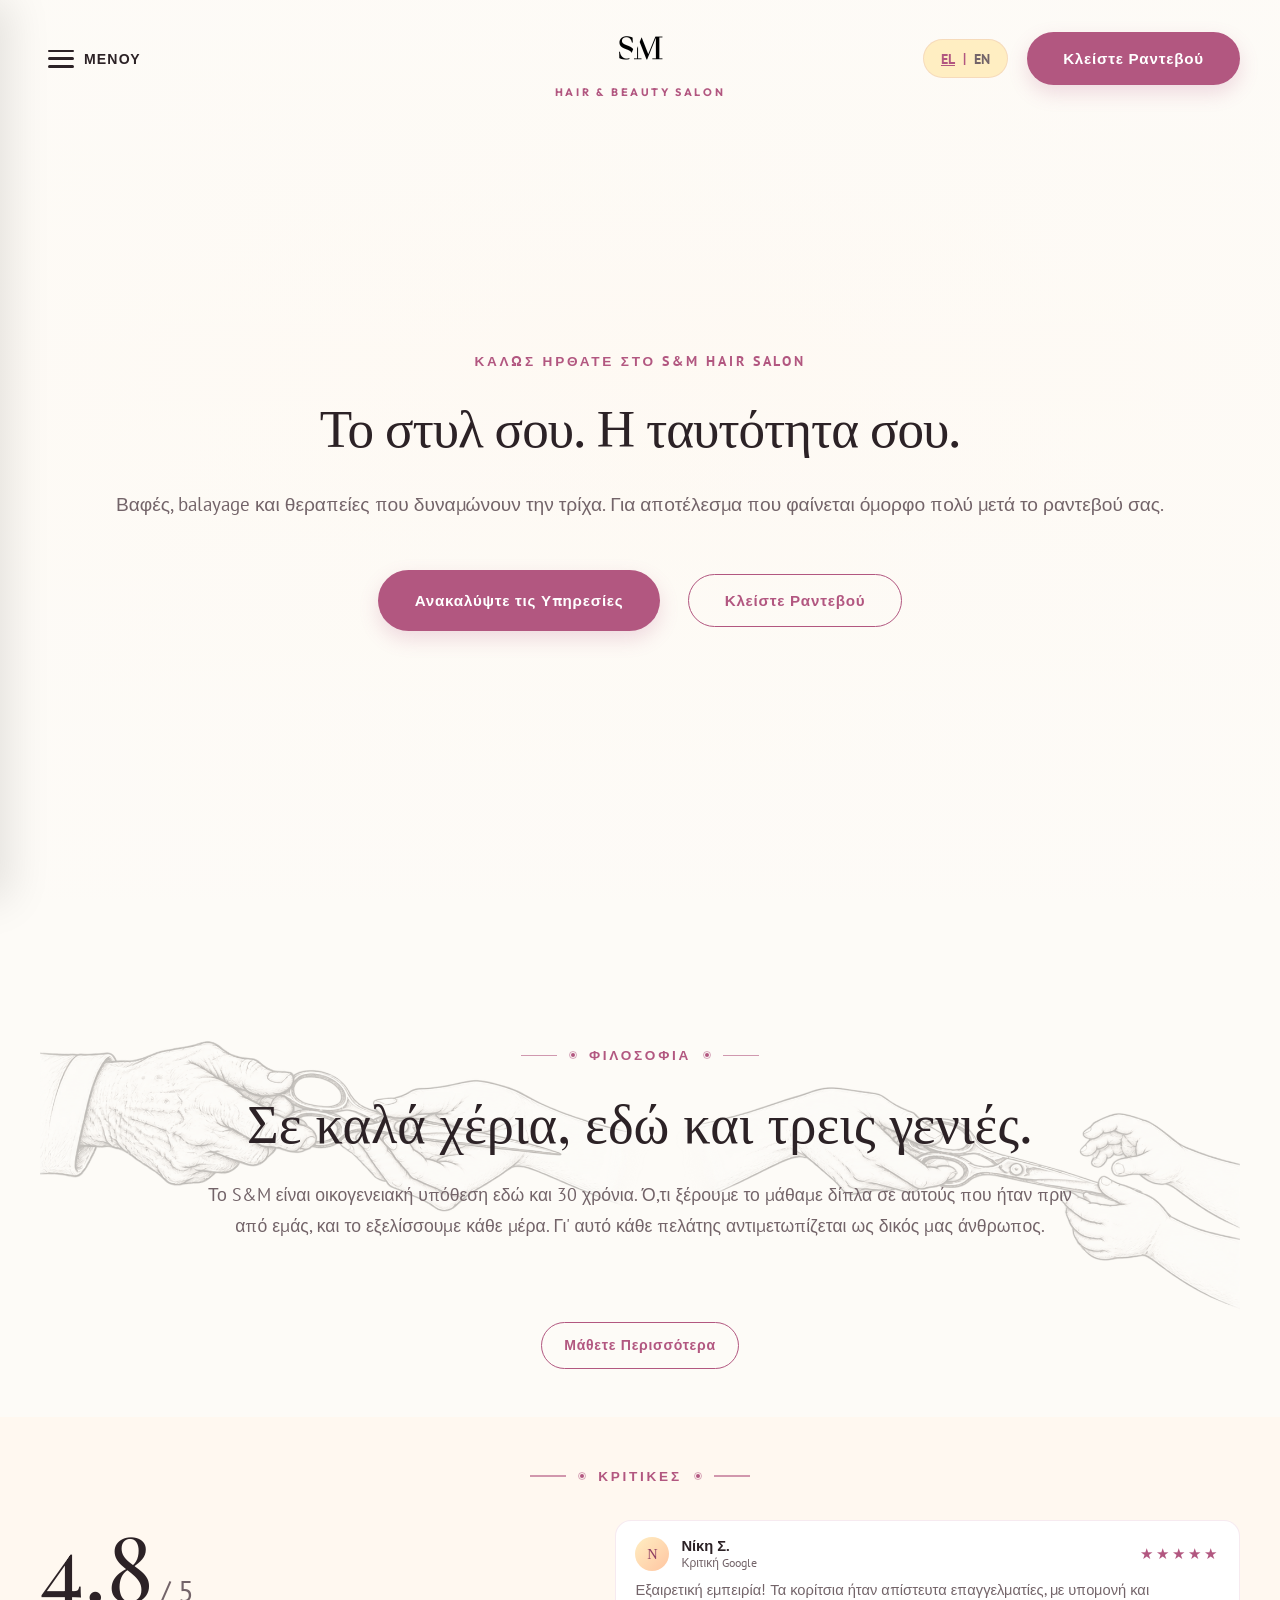
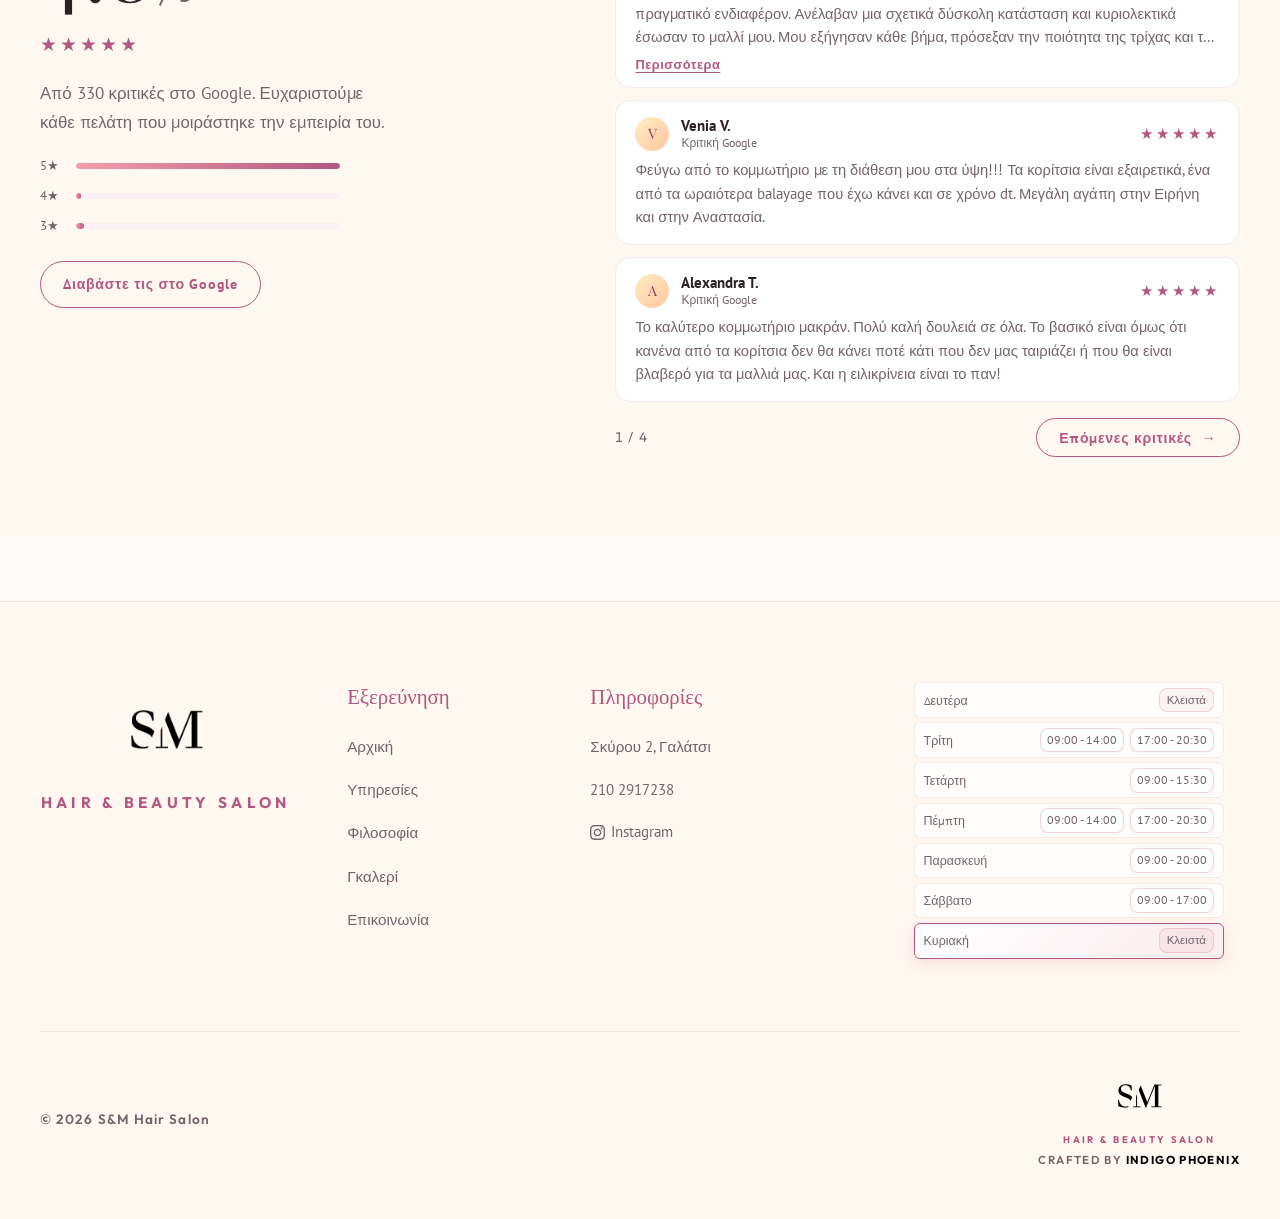
==== commit 1127ceac: "Philosophy/ review section and new about page" ====
--- a/index.html
+++ b/index.html
@@ -62,6 +62,7 @@
       <ul class="drawer-links-list">
         <li><a href="index.html" class="drawer-link active" data-i18n="nav_home">Αρχική</a></li>
         <li><a href="services.html" class="drawer-link" data-i18n="nav_services">Υπηρεσίες</a></li>
+        <li><a href="philosophy.html" class="drawer-link" data-i18n="nav_philosophy">Φιλοσοφία</a></li>
         <li><a href="gallery.html" class="drawer-link" data-i18n="nav_gallery">Γκαλερί</a></li>
         <li><a href="contact.html" class="drawer-link" data-i18n="nav_contact">Επικοινωνία</a></li>
       </ul>
@@ -122,7 +123,7 @@
         <p class="eyebrow-title" data-i18n="hero_welcome">Καλώς Ήρθατε στο S&M Hair Salon</p>
       </div>
 
-      <h1 class="heading-hero" data-i18n="hero_title">Τα μαλλιά σας είναι σε καλά χέρια.</h1>
+      <h1 class="heading-hero" data-i18n="hero_title">Το στυλ σου. Η ταυτότητα σου.</h1>
       <p class="hero-subtitle-text" data-i18n="hero_subtitle">Βαφές, balayage και θεραπείες που δυναμώνουν την τρίχα. Για αποτέλεσμα που φαίνεται όμορφο πολύ μετά το ραντεβού σας.</p>
 
       <div class="hero-actions">
@@ -133,9 +134,13 @@
   </section>
 
   <!-- About / Introduction Section -->
-  <section id="explore" class="section section-lg">
+  <section id="explore" class="section section-lg" style="padding-bottom: 3rem;">
     <div class="container">
-      <div style="max-width: 900px; margin: 0 auto; text-align: center;">
+      <div class="philo-hands-wrap">
+      <!-- Faded hands illustration behind the text -->
+      <img src="images/generations-hands.png" alt="" class="philo-hands-bg">
+
+      <div class="philo-hands-text">
         <div class="eyebrow">
           <div class="eyebrow-line"></div>
           <div class="eyebrow-dot-wrapper"><div class="eyebrow-dot"></div><div class="eyebrow-dot-border"></div></div>
@@ -147,174 +152,156 @@
         <h2 class="heading-large philo-header-single" style="margin-bottom: 1.5rem;" data-i18n="philo_heading">Σε καλά χέρια, εδώ και τρεις γενιές.</h2>
         <p style="color: var(--color-text-muted); font-size: 1.1rem; line-height: 1.8;" data-i18n="philo_desc">Το S&M είναι οικογενειακή υπόθεση εδώ και 30 χρόνια. Ό,τι ξέρουμε το μάθαμε δίπλα σε αυτούς που ήταν πριν από εμάς, και το εξελίσσουμε κάθε μέρα. Γι' αυτό κάθε πελάτης αντιμετωπίζεται ως δικός μας άνθρωπος.</p>
       </div>
-
-      <div class="images-showcase-row">
-        <div class="showcase-image-card">
-          <img src="images/together.png" alt="S&M Salon Philosophy 1">
-        </div>
-        <div class="showcase-image-card">
-          <img src="images/together 2.jpg" alt="S&M Salon Philosophy 2">
-        </div>
-        <div class="showcase-image-card">
-          <img src="images/together 3.png" alt="S&M Salon Philosophy 3">
-        </div>
-        <div class="showcase-image-card">
-          <img src="images/together 4.jpg" alt="S&M Salon Philosophy 4">
-        </div>
+      </div>
+
+      <div style="margin-top: 2.5rem; text-align: center;">
+        <a href="philosophy.html" class="btn btn-outline" style="white-space: nowrap; font-size: 0.88rem; padding: 0.6rem 1.4rem;" data-i18n="philo_learn_more">Μάθετε Περισσότερα</a>
       </div>
     </div>
   </section>
 
-  <!-- Split 50/50 Featured Hair Services & Card Slider Section -->
-  <section class="section" style="background-color: var(--color-bg-subtle);">
+  <!-- Google Reviews Section: Score Left, Paged Reviews Right -->
+  <section class="section" style="background-color: var(--color-bg-subtle); padding-top: 2.5rem;" aria-labelledby="reviews-heading">
     <div class="container">
-      <!-- FULL-WIDTH CENTERED TOP HEADER -->
-      <div style="max-width: 1150px; width: 100%; margin: 0 auto 3rem; text-align: center; display: flex; flex-direction: column; align-items: center;">
-        <div class="eyebrow">
+      <!-- Centered Section Header -->
+      <div style="text-align: center; margin-bottom: 2rem;">
+        <div class="eyebrow" style="margin-bottom: 0;">
           <div class="eyebrow-line"></div>
           <div class="eyebrow-dot-wrapper"><div class="eyebrow-dot"></div><div class="eyebrow-dot-border"></div></div>
-          <p class="eyebrow-title" data-i18n="feat_title">Υπηρεσίες Κομμωτηρίου</p>
+          <p class="eyebrow-title" id="reviews-heading" data-i18n="reviews_title">Κριτικές</p>
           <div class="eyebrow-dot-wrapper"><div class="eyebrow-dot"></div><div class="eyebrow-dot-border"></div></div>
           <div class="eyebrow-line"></div>
         </div>
-        <h2 class="heading-large feat-header-single" style="margin-bottom: 0.5rem;" data-i18n="feat_heading">Κουρέματα, Βαφές, Balayage & Εξειδικευμένες Θεραπείες.</h2>
-      </div>
-
-      <div class="split-services-wrapper">
-        
-        <!-- LEFT COLUMN: Only the Subtext Paragraphs & Button (50% Width) -->
-        <div class="split-services-left">
-          <div class="subtext-content-block">
-            <p class="subtext-lead" data-i18n="feat_subtext_p1">Δεν υπάρχει μία λύση που ταιριάζει σε όλους. Υπάρχει αυτή που ταιριάζει στα δικά σας μαλλιά.</p>
-            <p data-i18n="feat_subtext_p2">Άλλο πάχος τρίχας, άλλο ιστορικό βαφής, άλλη καθημερινότητα και άλλος χρόνος για styling το πρωί. Γι' αυτό κάθε ραντεβού ξεκινά με μια κουβέντα και μια ματιά στην κατάσταση της τρίχας, πριν αποφασίσουμε τι θα κάνουμε. Μερικές φορές η απάντηση είναι μια αλλαγή χρώματος. Άλλες, μια θεραπεία πρώτα και το χρώμα μετά.</p>
-            <p data-i18n="feat_subtext_p3">Από το κούρεμα και το καθημερινό φρεσκάρισμα, μέχρι το balayage και τις εξειδικευμένες θεραπείες, θα βρείτε όλα όσα κάνουμε στο πλήρες μενού.</p>
-          </div>
-
-          <div style="margin-top: 1.8rem; text-align: left;">
-            <a href="services.html" class="btn btn-outline" style="white-space: nowrap; font-size: 0.88rem; padding: 0.6rem 1.4rem;" data-i18n="feat_view_all">Δείτε Όλες τις Υπηρεσίες</a>
-          </div>
-        </div>
-
-        <!-- RIGHT COLUMN: Service Card Slider with 7 Shuffle Cards (50% Width) -->
-        <div class="split-services-right">
-          <div class="service-cards-slider-container">
-            <div class="service-cards-slider-track">
-              
-              <!-- Slide 1: Balayage -->
-              <div class="slider-service-card active">
-                <div class="service-card" style="box-shadow: 0 10px 30px rgba(178, 87, 128, 0.08);">
-                  <div class="service-card-body">
-                    <div class="eyebrow" style="margin-bottom: 0.5rem;"><p class="eyebrow-title" style="font-size: 0.75rem;" data-i18n="cat_color_title">Βαφές & Balayage</p></div>
-                    <h3 class="service-card-title" data-i18n="srv_balayage">Balayage</h3>
-                    <p class="service-card-desc" data-i18n="srv_balayage_desc">Signature balayage για φυσικές, ομαλές μεταβάσεις χρώματος και ηλιόλουστο αποτέλεσμα.</p>
-                    <div class="service-card-footer">
-                      <button class="btn-circle btn-open-booking"><span data-i18n="book_btn">Κράτηση</span><div class="circle-icon">→</div></button>
-                    </div>
-                  </div>
-                </div>
-              </div>
-
-              <!-- Slide 2: Malibu HEADLAB -->
-              <div class="slider-service-card">
-                <div class="service-card" style="box-shadow: 0 10px 30px rgba(178, 87, 128, 0.08);">
-                  <div class="service-card-body">
-                    <div class="eyebrow" style="margin-bottom: 0.5rem;"><p class="eyebrow-title" style="font-size: 0.75rem;" data-i18n="cat_therapy_title">Θεραπείες Μαλλιών</p></div>
-                    <h3 class="service-card-title" data-i18n="srv_malibu_headlab">Malibu HEADLAB</h3>
-                    <p class="service-card-desc" data-i18n="srv_malibu_headlab_desc">Προηγμένη διάγνωση & θεραπεία εξυγίανσης τριχωτού και μαλλιών Malibu HEADLAB.</p>
-                    <div class="service-card-footer">
-                      <button class="btn-circle btn-open-booking"><span data-i18n="book_btn">Κράτηση</span><div class="circle-icon">→</div></button>
-                    </div>
-                  </div>
-                </div>
-              </div>
-
-              <!-- Slide 3: K18 -->
-              <div class="slider-service-card">
-                <div class="service-card" style="box-shadow: 0 10px 30px rgba(178, 87, 128, 0.08);">
-                  <div class="service-card-body">
-                    <div class="eyebrow" style="margin-bottom: 0.5rem;"><p class="eyebrow-title" style="font-size: 0.75rem;" data-i18n="cat_therapy_title">Θεραπείες Μαλλιών</p></div>
-                    <h3 class="service-card-title" data-i18n="srv_k18">Θεραπεία K18</h3>
-                    <p class="service-card-desc" data-i18n="srv_k18_desc">Επαναστατική μοριακή θεραπεία K18 για επανόρθωση της τρίχης σε 4 λεπτά.</p>
-                    <div class="service-card-footer">
-                      <button class="btn-circle btn-open-booking"><span data-i18n="book_btn">Κράτηση</span><div class="circle-icon">→</div></button>
-                    </div>
-                  </div>
-                </div>
-              </div>
-
-              <!-- Slide 4: Extensions -->
-              <div class="slider-service-card">
-                <div class="service-card" style="box-shadow: 0 10px 30px rgba(178, 87, 128, 0.08);">
-                  <div class="service-card-body">
-                    <div class="eyebrow" style="margin-bottom: 0.5rem;"><p class="eyebrow-title" style="font-size: 0.75rem;" data-i18n="cat_extensions_title">Extensions</p></div>
-                    <h3 class="service-card-title" data-i18n="srv_tapes">Τοποθέτηση Tapes</h3>
-                    <p class="service-card-desc" data-i18n="srv_tapes_desc">Εξειδικευμένη τοποθέτηση τρέσας/tapes extensions για φυσικό μήκος και όγκο.</p>
-                    <div class="service-card-footer">
-                      <button class="btn-circle btn-open-booking"><span data-i18n="book_btn">Κράτηση</span><div class="circle-icon">→</div></button>
-                    </div>
-                  </div>
-                </div>
-              </div>
-
-              <!-- Slide 5: Women's Cut -->
-              <div class="slider-service-card">
-                <div class="service-card" style="box-shadow: 0 10px 30px rgba(178, 87, 128, 0.08);">
-                  <div class="service-card-body">
-                    <div class="eyebrow" style="margin-bottom: 0.5rem;"><p class="eyebrow-title" style="font-size: 0.75rem;" data-i18n="cat_cuts_title">Κουρέματα & Styling</p></div>
-                    <h3 class="service-card-title" data-i18n="srv_women_cut">Γυναικείο Κούρεμα</h3>
-                    <p class="service-card-desc" data-i18n="srv_women_cut_desc">Προσωποποιημένο γυναικείο κούρεμα ακριβείας προσαρμοσμένο στα χαρακτηριστικά και το στυλ σας.</p>
-                    <div class="service-card-footer">
-                      <button class="btn-circle btn-open-booking"><span data-i18n="book_btn">Κράτηση</span><div class="circle-icon">→</div></button>
-                    </div>
-                  </div>
-                </div>
-              </div>
-
-              <!-- Slide 6: Keratin Treatment -->
-              <div class="slider-service-card">
-                <div class="service-card" style="box-shadow: 0 10px 30px rgba(178, 87, 128, 0.08);">
-                  <div class="service-card-body">
-                    <div class="eyebrow" style="margin-bottom: 0.5rem;"><p class="eyebrow-title" style="font-size: 0.75rem;" data-i18n="cat_therapy_title">Θεραπείες Μαλλιών</p></div>
-                    <h3 class="service-card-title" data-i18n="srv_keratin">Θεραπεία Κερατίνης</h3>
-                    <p class="service-card-desc" data-i18n="srv_keratin_desc">Λειαντική θεραπεία ισιώματος & βαθιάς θρέψης κατά του φριζαρίσματος.</p>
-                    <div class="service-card-footer">
-                      <button class="btn-circle btn-open-booking"><span data-i18n="book_btn">Κράτηση</span><div class="circle-icon">→</div></button>
-                    </div>
-                  </div>
-                </div>
-              </div>
-
-              <!-- Slide 7: Styling -->
-              <div class="slider-service-card">
-                <div class="service-card" style="box-shadow: 0 10px 30px rgba(178, 87, 128, 0.08);">
-                  <div class="service-card-body">
-                    <div class="eyebrow" style="margin-bottom: 0.5rem;"><p class="eyebrow-title" style="font-size: 0.75rem;" data-i18n="cat_cuts_title">Κουρέματα & Styling</p></div>
-                    <h3 class="service-card-title" data-i18n="srv_styling">Χτένισμα</h3>
-                    <p class="service-card-desc" data-i18n="srv_styling_desc">Επαγγελματικό χτένισμα για εντυπωσιακές εμφανίσεις και διάρκεια.</p>
-                    <div class="service-card-footer">
-                      <button class="btn-circle btn-open-booking"><span data-i18n="book_btn">Κράτηση</span><div class="circle-icon">→</div></button>
-                    </div>
-                  </div>
-                </div>
-              </div>
-
-            </div>
-
-            <!-- Slider Controls -->
-            <div class="slider-controls">
-              <button class="slider-arrow prev-slide" aria-label="Previous service">‹</button>
-              <div class="slider-dots">
-                <span class="slider-dot active" data-slide="0"></span>
-                <span class="slider-dot" data-slide="1"></span>
-                <span class="slider-dot" data-slide="2"></span>
-                <span class="slider-dot" data-slide="3"></span>
-                <span class="slider-dot" data-slide="4"></span>
-                <span class="slider-dot" data-slide="5"></span>
-                <span class="slider-dot" data-slide="6"></span>
-              </div>
-              <button class="slider-arrow next-slide" aria-label="Next service">›</button>
-            </div>
-
+      </div>
+
+      <div class="reviews-split">
+
+        <!-- LEFT COLUMN: Google Score Summary -->
+        <div class="reviews-score">
+          <div class="reviews-score-number">4.8<small>/ 5</small></div>
+          <span class="review-stars reviews-score-stars" aria-label="4.8 / 5">★★★★★</span>
+          <p class="reviews-score-text" data-i18n="reviews_count">Από 330 κριτικές στο Google. Ευχαριστούμε κάθε πελάτη που μοιράστηκε την εμπειρία του.</p>
+
+          <div class="reviews-bars" aria-hidden="true">
+            <div class="reviews-bar"><span>5★</span><span class="reviews-bar-track" style="--w: 100%;"></span></div>
+            <div class="reviews-bar"><span>4★</span><span class="reviews-bar-track" style="--w: 2%;"></span></div>
+            <div class="reviews-bar"><span>3★</span><span class="reviews-bar-track" style="--w: 3%;"></span></div>
+          </div>
+
+          <div>
+            <a href="https://maps.app.goo.gl/J3a6CErYusY6TDpDA" target="_blank" rel="noopener noreferrer" class="btn btn-outline" style="white-space: nowrap; font-size: 0.88rem; padding: 0.6rem 1.4rem;" data-i18n="reviews_google_btn">Διαβάστε τις στο Google</a>
+          </div>
+        </div>
+
+        <!-- RIGHT COLUMN: Reviews, 3 per page -->
+        <div class="reviews-list-wrapper">
+          <div class="reviews-list">
+
+            <article class="review-card">
+              <div class="review-card-top">
+                <div class="review-author"><span class="review-avatar">Ν</span><div><b>Νίκη Σ.</b><small data-i18n="reviews_source">Κριτική Google</small></div></div>
+                <span class="review-stars" aria-label="5 / 5">★★★★★</span>
+              </div>
+              <p>Εξαιρετική εμπειρία! Τα κορίτσια ήταν απίστευτα επαγγελματίες, με υπομονή και πραγματικό ενδιαφέρον. Ανέλαβαν μια σχετικά δύσκολη κατάσταση και κυριολεκτικά έσωσαν το μαλλί μου. Μου εξήγησαν κάθε βήμα, πρόσεξαν την ποιότητα της τρίχας και το αποτέλεσμα ήταν πολύ καλύτερο απ' ό,τι περίμενα. Ένιωσα ασφάλεια και εμπιστοσύνη από την πρώτη στιγμή. Σίγουρα θα ξαναπάω και τις συστήνω ανεπιφύλακτα! Η Ειρήνη φανταστική, την προτείνω με κλειστά μάτια!</p>
+              <button type="button" class="review-more-btn" hidden><span class="review-more-label" data-i18n="reviews_more">Περισσότερα</span><span class="review-less-label" data-i18n="reviews_less">Λιγότερα</span></button>
+            </article>
+
+            <article class="review-card">
+              <div class="review-card-top">
+                <div class="review-author"><span class="review-avatar">V</span><div><b>Venia V.</b><small data-i18n="reviews_source">Κριτική Google</small></div></div>
+                <span class="review-stars" aria-label="5 / 5">★★★★★</span>
+              </div>
+              <p>Φεύγω από το κομμωτήριο με τη διάθεση μου στα ύψη!!! Τα κορίτσια είναι εξαιρετικά, ένα από τα ωραιότερα balayage που έχω κάνει και σε χρόνο dt. Μεγάλη αγάπη στην Ειρήνη και στην Αναστασία.</p>
+              <button type="button" class="review-more-btn" hidden><span class="review-more-label" data-i18n="reviews_more">Περισσότερα</span><span class="review-less-label" data-i18n="reviews_less">Λιγότερα</span></button>
+            </article>
+
+            <article class="review-card">
+              <div class="review-card-top">
+                <div class="review-author"><span class="review-avatar">A</span><div><b>Alexandra T.</b><small data-i18n="reviews_source">Κριτική Google</small></div></div>
+                <span class="review-stars" aria-label="5 / 5">★★★★★</span>
+              </div>
+              <p>Το καλύτερο κομμωτήριο μακράν. Πολύ καλή δουλειά σε όλα. Το βασικό είναι όμως ότι κανένα από τα κορίτσια δεν θα κάνει ποτέ κάτι που δεν μας ταιριάζει ή που θα είναι βλαβερό για τα μαλλιά μας. Και η ειλικρίνεια είναι το παν!</p>
+              <button type="button" class="review-more-btn" hidden><span class="review-more-label" data-i18n="reviews_more">Περισσότερα</span><span class="review-less-label" data-i18n="reviews_less">Λιγότερα</span></button>
+            </article>
+
+            <article class="review-card" hidden>
+              <div class="review-card-top">
+                <div class="review-author"><span class="review-avatar">Ι</span><div><b>Ιωάννα Α.</b><small data-i18n="reviews_source">Κριτική Google</small></div></div>
+                <span class="review-stars" aria-label="5 / 5">★★★★★</span>
+              </div>
+              <p>Για ακόμη μια φορά, μετά την επίσκεψή μου στο συγκεκριμένο κομμωτήριο, έφυγα απολύτως ικανοποιημένη! Οι κοπέλες είναι πραγματικά υπέροχες, ξέρουν τη δουλειά τους άριστα και σε κάνουν να νιώθεις άνετα και όμορφα από τη στιγμή που μπαίνεις. Το αποτέλεσμα ήταν ακριβώς αυτό που ήθελα και έφυγα με χαμόγελο. Μετά από αρκετή αναζήτηση, νιώθω πως επιτέλους βρήκα το κομμωτήριο που μου ταιριάζει!</p>
+              <button type="button" class="review-more-btn" hidden><span class="review-more-label" data-i18n="reviews_more">Περισσότερα</span><span class="review-less-label" data-i18n="reviews_less">Λιγότερα</span></button>
+            </article>
+
+            <article class="review-card" hidden>
+              <div class="review-card-top">
+                <div class="review-author"><span class="review-avatar">G</span><div><b>Georgie G.</b><small data-i18n="reviews_source">Κριτική Google</small></div></div>
+                <span class="review-stars" aria-label="5 / 5">★★★★★</span>
+              </div>
+              <p>Τα μαλλιά μου ήταν πολύ θαμπά και ταλαιπωρημένα. Με τη θεραπεία cocktail με πρωτεΐνες για λάμψη και ενυδάτωση έγιναν πιο λαμπερά από ποτέ! Να μην ξεχάσω το τέλειο blowout χτένισμα! Η Ειρήνη και η Αναστασία είναι εξαιρετικές! Θα το επισκεφτώ ξανά οπωσδήποτε!</p>
+              <button type="button" class="review-more-btn" hidden><span class="review-more-label" data-i18n="reviews_more">Περισσότερα</span><span class="review-less-label" data-i18n="reviews_less">Λιγότερα</span></button>
+            </article>
+
+            <article class="review-card" hidden>
+              <div class="review-card-top">
+                <div class="review-author"><span class="review-avatar">Φ</span><div><b>Φωτεινή Η.</b><small data-i18n="reviews_source">Κριτική Google</small></div></div>
+                <span class="review-stars" aria-label="5 / 5">★★★★★</span>
+              </div>
+              <p>Το καλύτερο αποτέλεσμα που έχω κάνει ποτέ σε κομμωτήριο και το πιο γρήγορο! Όλα ήταν τέλεια, ευχαριστώ κορίτσια!</p>
+              <button type="button" class="review-more-btn" hidden><span class="review-more-label" data-i18n="reviews_more">Περισσότερα</span><span class="review-less-label" data-i18n="reviews_less">Λιγότερα</span></button>
+            </article>
+
+            <article class="review-card" hidden>
+              <div class="review-card-top">
+                <div class="review-author"><span class="review-avatar">Α</span><div><b>Αθηνά Λ.</b><small data-i18n="reviews_source">Κριτική Google</small></div></div>
+                <span class="review-stars" aria-label="5 / 5">★★★★★</span>
+              </div>
+              <p>Επισκέφτηκα σήμερα τα κορίτσια για κούρεμα. Υπέροχη εμπειρία από το λούσιμο μέχρι το τέλος! Μου έκαναν και μια ωραία ενυδάτωση και τα μαλλιά μου είναι τόσο λεία και απαλά, ειδικά στις άκρες που ήταν ταλαιπωρημένα από άλλες χρωστικές επεμβάσεις στα μαλλιά μου. Επίσης με ενημέρωσαν για τις πολλές θεραπείες μαλλιών που έχουν. Οι τιμές τους πολύ προσιτές και τα κορίτσια άψογα! Θα ξαναπάω σίγουρα!</p>
+              <button type="button" class="review-more-btn" hidden><span class="review-more-label" data-i18n="reviews_more">Περισσότερα</span><span class="review-less-label" data-i18n="reviews_less">Λιγότερα</span></button>
+            </article>
+
+            <article class="review-card" hidden>
+              <div class="review-card-top">
+                <div class="review-author"><span class="review-avatar">E</span><div><b>Effie S.</b><small data-i18n="reviews_source">Κριτική Google</small></div></div>
+                <span class="review-stars" aria-label="5 / 5">★★★★★</span>
+              </div>
+              <p>Εμπιστεύτηκα τα κορίτσια για μια πολύ μεγάλη αλλαγή στα μαλλιά μου, και έμεινα απόλυτα ευχαριστημένη! Ήταν ακριβώς το αποτέλεσμα που ήθελα! Επίσης ο χώρος είναι πεντακάθαρος με πολύ όμορφη αισθητική και αύρα, κάτι που σε ηρεμεί και απολαμβάνεις χαλαρή τις υπηρεσίες τους!</p>
+              <button type="button" class="review-more-btn" hidden><span class="review-more-label" data-i18n="reviews_more">Περισσότερα</span><span class="review-less-label" data-i18n="reviews_less">Λιγότερα</span></button>
+            </article>
+
+            <article class="review-card" hidden>
+              <div class="review-card-top">
+                <div class="review-author"><span class="review-avatar">E</span><div><b>Ery S.</b><small data-i18n="reviews_source">Κριτική Google</small></div></div>
+                <span class="review-stars" aria-label="5 / 5">★★★★★</span>
+              </div>
+              <p>Πήγα την κόρη μου για να δωρίσουμε τα μαλάκια μας! Τα κορίτσια πολύ ευγενικά! Και είναι η πρώτη φορά που ασχολούνται τόσο πολύ με το κούρεμα του παιδιού μου σε κομμωτήριο! Εννοείται πως θα ξαναπάμε! Το συστήνω ανεπιφύλακτα!</p>
+              <button type="button" class="review-more-btn" hidden><span class="review-more-label" data-i18n="reviews_more">Περισσότερα</span><span class="review-less-label" data-i18n="reviews_less">Λιγότερα</span></button>
+            </article>
+
+            <article class="review-card" hidden>
+              <div class="review-card-top">
+                <div class="review-author"><span class="review-avatar">M</span><div><b>Marso M.</b><small data-i18n="reviews_source">Κριτική Google</small></div></div>
+                <span class="review-stars" aria-label="5 / 5">★★★★★</span>
+              </div>
+              <p>Φοβερός επαγγελματισμός, προσέγγιση και φροντίδα. Άριστα προϊόντα και υλικά. Ουσιαστική λεπτομερής δουλειά στα μαλλιά μου, που «χρωματίστηκαν» για πρώτη φορά. Πετύχατε αυτό που ζήτησα ακριβώς. Εξαιρετικά καθαρός χώρος, με αγαπημένο προσωπικό, ευγενικό και φιλόξενο. Σας ευχαριστώ πολύ. Keep going!</p>
+              <button type="button" class="review-more-btn" hidden><span class="review-more-label" data-i18n="reviews_more">Περισσότερα</span><span class="review-less-label" data-i18n="reviews_less">Λιγότερα</span></button>
+            </article>
+
+            <article class="review-card" hidden>
+              <div class="review-card-top">
+                <div class="review-author"><span class="review-avatar">N</span><div><b>Niki A.</b><small data-i18n="reviews_source">Κριτική Google</small></div></div>
+                <span class="review-stars" aria-label="5 / 5">★★★★★</span>
+              </div>
+              <p>Τα κορίτσια είναι όλα φανταστικά! Ευχάριστες, επαγγελματίες και πολύ ωραίο αποτέλεσμα! Περιποιημένος χώρος &amp; βολική τοποθεσία. Το βρήκαμε τυχαία το κομμωτήριο κ δεν θα μπορούσαμε να έχουμε κάνει καλύτερη επιλογή και για μακιγιάζ και για μαλλιά! Αναστασία, Ειρήνη και Ελίνα σας ευχαριστούμε!</p>
+              <button type="button" class="review-more-btn" hidden><span class="review-more-label" data-i18n="reviews_more">Περισσότερα</span><span class="review-less-label" data-i18n="reviews_less">Λιγότερα</span></button>
+            </article>
+
+          </div>
+
+          <!-- Paging Controls -->
+          <div class="reviews-controls">
+            <span class="reviews-page-count" aria-live="polite"><span class="reviews-page-current">1</span> / <span class="reviews-page-total">4</span></span>
+            <button type="button" class="btn btn-outline reviews-next-btn" style="font-size: 0.88rem; padding: 0.6rem 1.4rem;"><span data-i18n="reviews_next">Επόμενες κριτικές</span> →</button>
           </div>
         </div>
 
@@ -338,6 +325,7 @@
           <ul class="footer-links">
             <li><a href="index.html" data-i18n="nav_home">Αρχική</a></li>
             <li><a href="services.html" data-i18n="nav_services">Υπηρεσίες</a></li>
+            <li><a href="philosophy.html" data-i18n="nav_philosophy">Φιλοσοφία</a></li>
             <li><a href="gallery.html" data-i18n="nav_gallery">Γκαλερί</a></li>
             <li><a href="contact.html" data-i18n="nav_contact">Επικοινωνία</a></li>
           </ul>
--- a/css/styles.css
+++ b/css/styles.css
@@ -730,8 +730,10 @@
 }
 
 .showcase-image-card:first-child img {
-  transform: scale(1.18);
-  object-position: center;
+  transform: scale(1.35);
+  transform-origin: left center;
+  object-fit: cover;
+  object-position: left center;
 }
 
 @media (max-width: 992px) {
@@ -745,6 +747,333 @@
   .images-showcase-row {
     grid-template-columns: repeat(2, 1fr);
     gap: 0.8rem;
+  }
+}
+
+/* Homepage Philosophy: text over a faded hands illustration */
+#explore {
+  overflow-x: clip;
+}
+
+.philo-hands-wrap {
+  position: relative;
+  padding-block: 2.5rem;
+}
+
+.philo-hands-bg {
+  position: absolute;
+  top: 50%;
+  left: 50%;
+  transform: translate(-50%, -50%);
+  width: 100%;
+  max-width: none;
+  height: auto;
+  opacity: 0.28;
+  pointer-events: none;
+  z-index: 0;
+}
+
+.philo-hands-text {
+  position: relative;
+  z-index: 1;
+  max-width: 900px;
+  margin: 0 auto;
+  text-align: center;
+}
+
+@media (max-width: 768px) {
+  .philo-hands-bg {
+    width: 180%;
+  }
+}
+
+/* Philosophy Page Split Section */
+.philosophy-split {
+  display: grid;
+  grid-template-columns: 1fr 1fr;
+  gap: 4rem;
+  align-items: start;
+}
+
+.philosophy-text > p {
+  color: var(--color-text-muted);
+  font-size: 1.1rem;
+  line-height: 1.8;
+  margin-bottom: 1.2rem;
+}
+
+.philosophy-section {
+  overflow-x: clip;
+}
+
+.philosophy-text {
+  position: relative;
+  z-index: 1;
+}
+
+/* Faded illustration: bleeds to the right edge of the page and
+   extends left behind the end of the text column */
+.philosophy-illustration {
+  position: relative;
+  z-index: 0;
+  display: block;
+  max-width: none;
+  margin-left: calc(-15% - 1rem);
+  width: calc(115% + 1rem + (100vw - 200% - 4rem) / 2);
+  height: auto;
+  opacity: 0.3;
+  pointer-events: none;
+}
+
+/* Centered Filler Quote Section (Page Middle) */
+.philosophy-quote-container {
+  margin-top: 2.2rem;
+  text-align: center;
+  max-width: 760px;
+  margin-left: auto;
+  margin-right: auto;
+}
+
+.philosophy-quote-centered {
+  font-family: var(--font-heading);
+  font-style: italic;
+  font-weight: 300;
+  font-size: 1.35rem;
+  line-height: 1.8;
+  color: var(--color-palette-berry);
+  opacity: 0.85;
+  letter-spacing: 0.02em;
+  margin: 0;
+  padding: 0 1rem;
+}
+
+@media (max-width: 992px) {
+  .philosophy-split {
+    grid-template-columns: 1fr;
+    gap: 2.5rem;
+  }
+
+  .philosophy-illustration {
+    margin-left: 0;
+    width: 100%;
+  }
+}
+
+/* Homepage Google Reviews Section */
+.reviews-split {
+  display: grid;
+  grid-template-columns: 0.9fr 1.1fr;
+  gap: clamp(2rem, 5vw, 4rem);
+  align-items: start;
+}
+
+.reviews-score {
+  display: flex;
+  flex-direction: column;
+  align-items: flex-start;
+  gap: 1.1rem;
+}
+
+
+.reviews-score-number {
+  font-family: var(--font-heading);
+  font-size: clamp(4rem, 8vw, 5.6rem);
+  line-height: 1;
+  color: var(--color-text-main);
+  font-variant-numeric: tabular-nums;
+}
+
+.reviews-score-number small {
+  font-family: var(--font-body);
+  font-size: 0.32em;
+  color: var(--color-text-muted);
+  margin-left: 0.4rem;
+}
+
+.review-stars {
+  color: var(--color-palette-berry);
+  letter-spacing: 3px;
+  font-size: 0.95rem;
+  white-space: nowrap;
+}
+
+.reviews-score-stars {
+  font-size: 1.2rem;
+}
+
+.reviews-score-text {
+  color: var(--color-text-muted);
+  font-size: 1.05rem;
+  line-height: 1.7;
+  max-width: 40ch;
+}
+
+.reviews-bars {
+  display: flex;
+  flex-direction: column;
+  gap: 0.45rem;
+  width: 100%;
+  max-width: 300px;
+  margin-bottom: 0.4rem;
+}
+
+.reviews-bar {
+  display: grid;
+  grid-template-columns: 26px 1fr;
+  gap: 0.6rem;
+  align-items: center;
+  font-size: 0.8rem;
+  color: var(--color-text-muted);
+}
+
+.reviews-bar-track {
+  position: relative;
+  height: 6px;
+  border-radius: 6px;
+  background-color: var(--pastel-blended-mid);
+  overflow: hidden;
+}
+
+.reviews-bar-track::after {
+  content: "";
+  position: absolute;
+  inset: 0;
+  width: var(--w);
+  border-radius: 6px;
+  background: linear-gradient(90deg, var(--color-palette-pink), var(--color-palette-berry));
+}
+
+.reviews-list {
+  display: flex;
+  flex-direction: column;
+  gap: 0.75rem;
+}
+
+.review-card {
+  display: flex;
+  flex-direction: column;
+  gap: 0.45rem;
+  padding: 0.95rem 1.2rem;
+  background-color: var(--color-bg-surface);
+  border: 1px solid var(--border-color);
+  border-radius: var(--radius-md);
+  animation: reviewFadeIn 0.4s ease;
+}
+
+.review-card[hidden] {
+  display: none;
+}
+
+.review-card-top {
+  display: flex;
+  justify-content: space-between;
+  align-items: center;
+  flex-wrap: wrap;
+  gap: 0.6rem;
+}
+
+.review-author {
+  display: flex;
+  align-items: center;
+  gap: 0.75rem;
+}
+
+.review-author b {
+  display: block;
+  font-size: 0.92rem;
+  line-height: 1.3;
+  color: var(--color-text-main);
+}
+
+.review-author small {
+  display: block;
+  font-size: 0.75rem;
+  line-height: 1.3;
+  color: var(--color-text-muted);
+}
+
+.review-avatar {
+  width: 34px;
+  height: 34px;
+  border-radius: 50%;
+  display: flex;
+  align-items: center;
+  justify-content: center;
+  flex-shrink: 0;
+  font-family: var(--font-heading);
+  font-size: 0.9rem;
+  color: var(--color-palette-berry-dark);
+  background: linear-gradient(135deg, var(--color-palette-cream), var(--color-palette-peach));
+}
+
+/* Reviews are cut to 3 lines so a full page of 3 fits on screen */
+.review-card p {
+  color: var(--color-text-muted);
+  font-size: 0.92rem;
+  line-height: 1.6;
+  display: -webkit-box;
+  -webkit-box-orient: vertical;
+  -webkit-line-clamp: 3;
+  line-clamp: 3;
+  overflow: hidden;
+}
+
+.review-card.is-expanded p {
+  display: block;
+  -webkit-line-clamp: unset;
+  line-clamp: none;
+  overflow: visible;
+}
+
+.review-more-btn {
+  align-self: flex-start;
+  background: none;
+  border: none;
+  padding: 0;
+  font-family: var(--font-rounded);
+  font-size: 0.8rem;
+  font-weight: 600;
+  letter-spacing: 0.04em;
+  color: var(--color-palette-berry);
+  cursor: pointer;
+  text-decoration: underline;
+  text-underline-offset: 3px;
+}
+
+.review-more-btn[hidden],
+.review-card.is-expanded .review-more-label,
+.review-card:not(.is-expanded) .review-less-label {
+  display: none;
+}
+
+.reviews-controls {
+  display: flex;
+  justify-content: space-between;
+  align-items: center;
+  gap: 1rem;
+  margin-top: 1rem;
+}
+
+.reviews-page-count {
+  font-family: var(--font-rounded);
+  font-size: 0.85rem;
+  color: var(--color-text-muted);
+  letter-spacing: 0.08em;
+  font-variant-numeric: tabular-nums;
+}
+
+@keyframes reviewFadeIn {
+  from { opacity: 0.2; transform: translateY(6px); }
+  to { opacity: 1; transform: none; }
+}
+
+@media (prefers-reduced-motion: reduce) {
+  .review-card { animation: none; }
+}
+
+@media (max-width: 992px) {
+  .reviews-split {
+    grid-template-columns: 1fr;
   }
 }
 
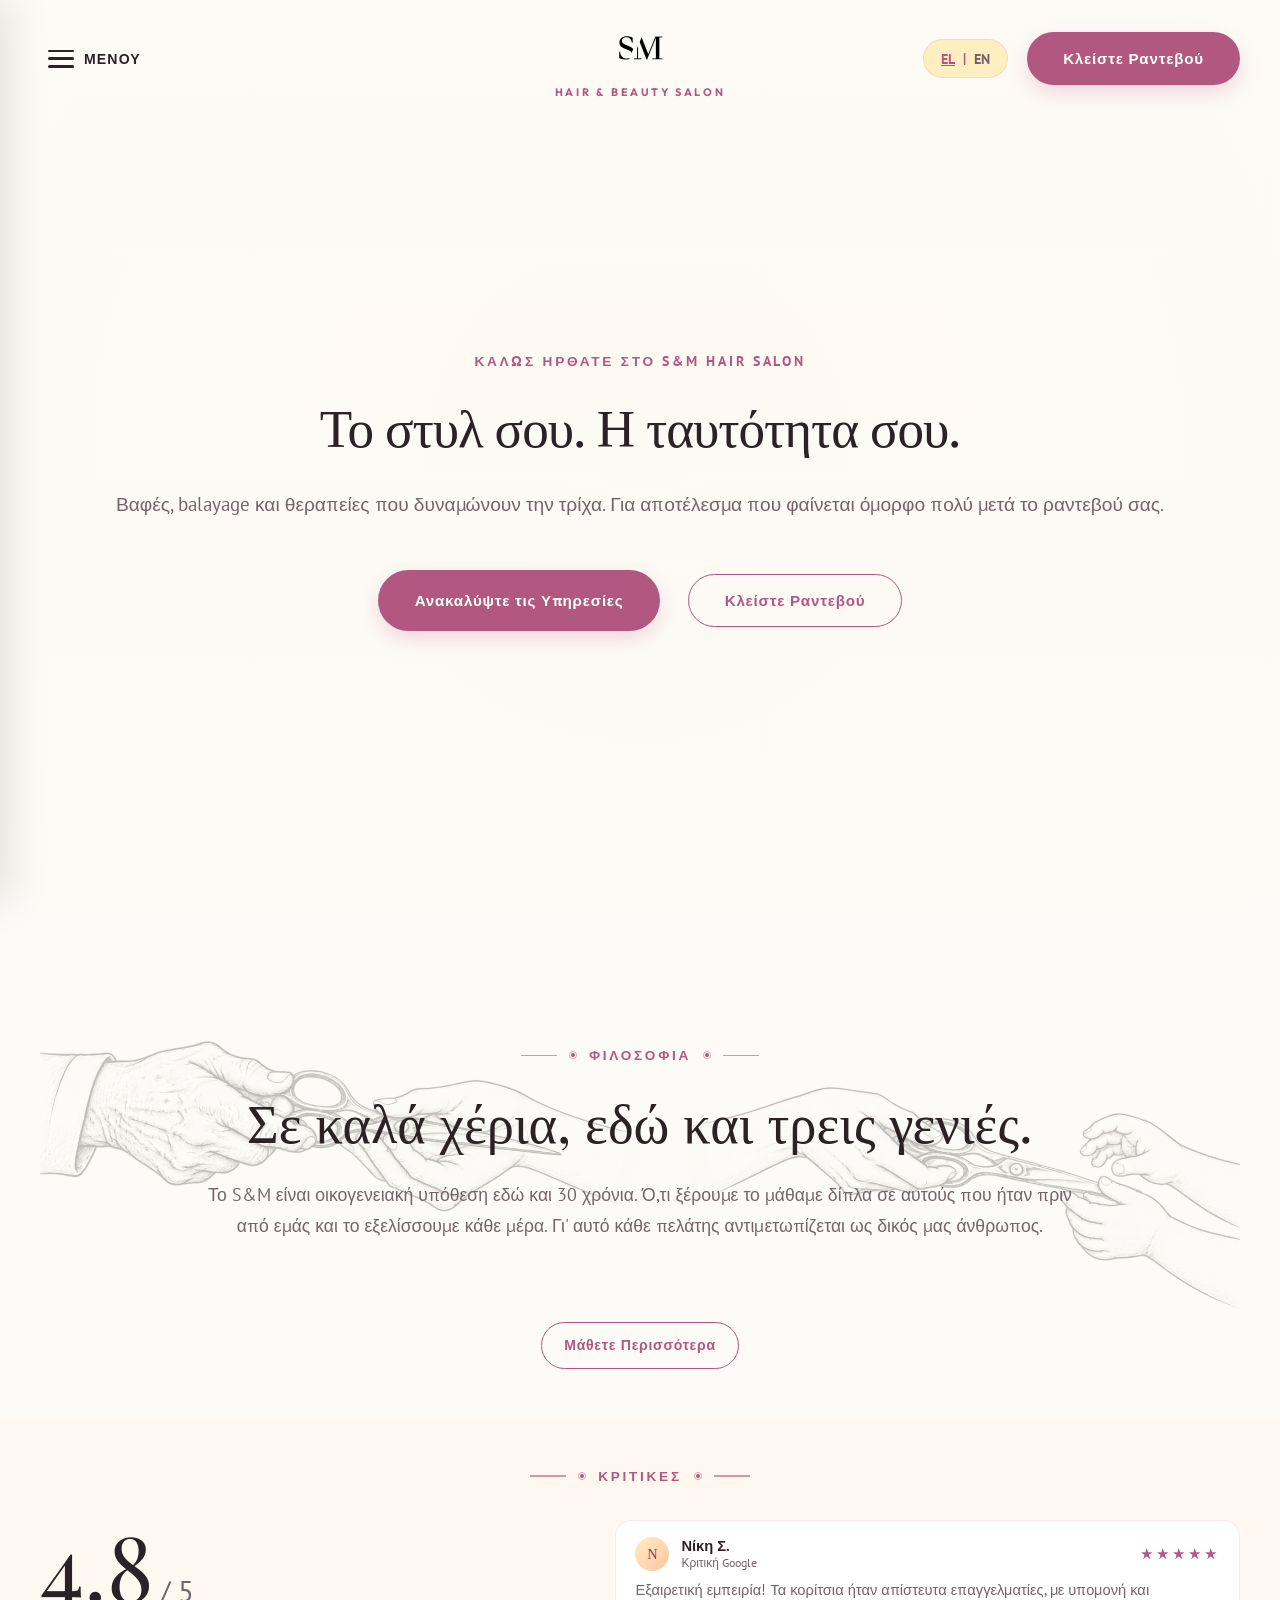
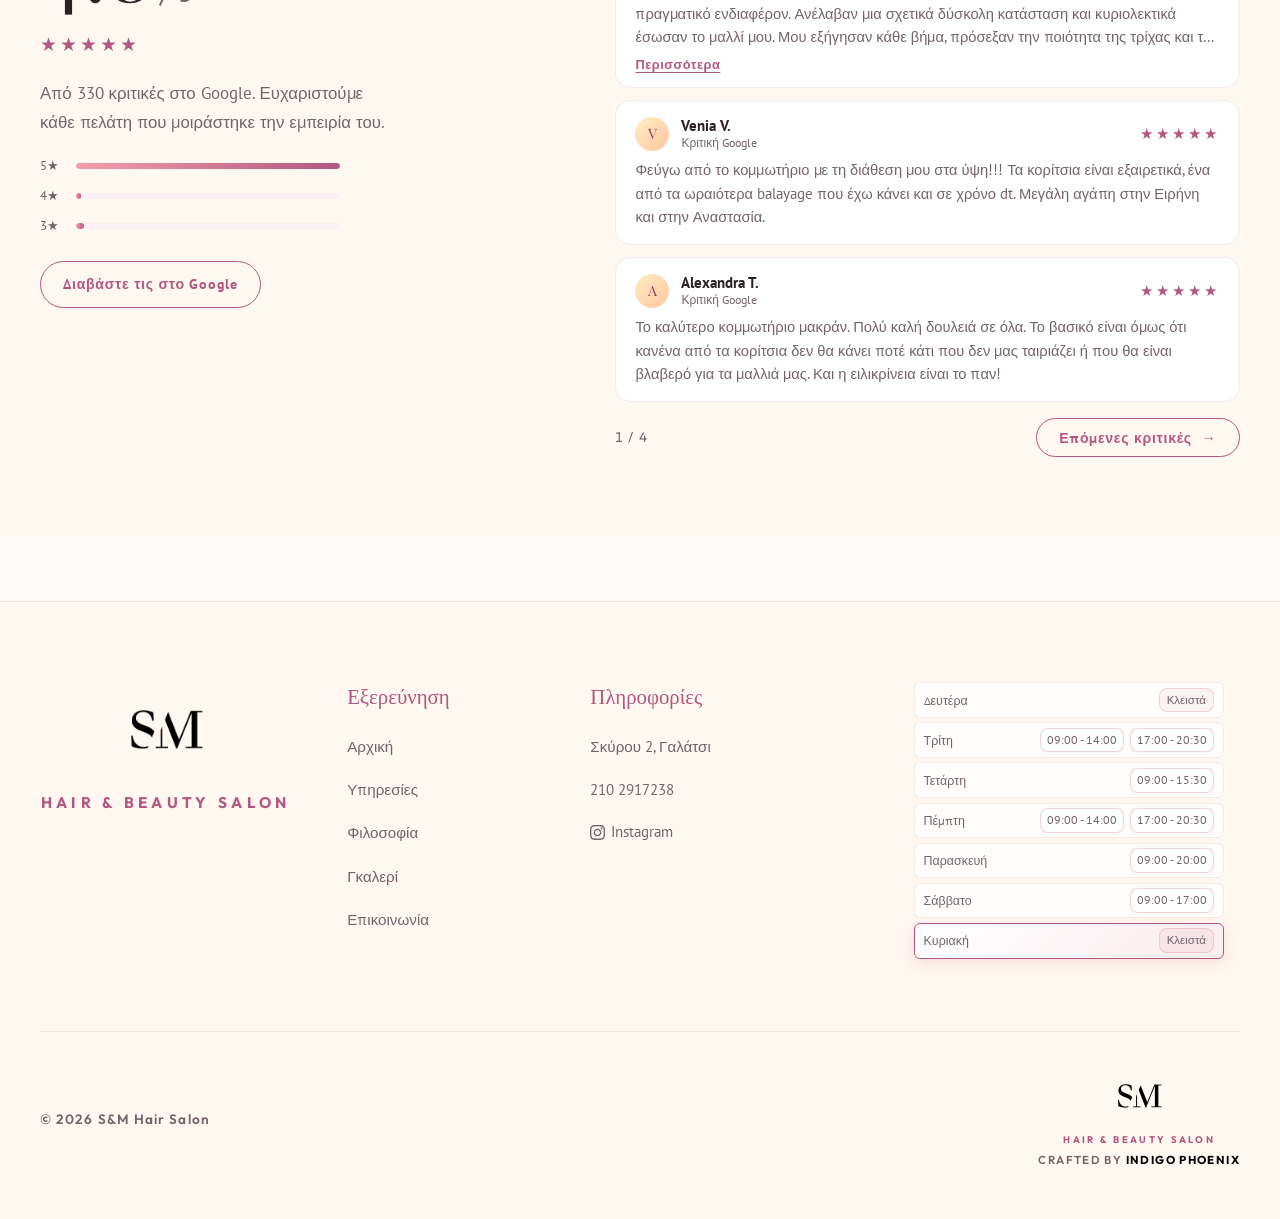
==== commit 5a2675b3: "Final Edit without facebook and tik tok" ====
--- a/index.html
+++ b/index.html
@@ -150,7 +150,7 @@
         </div>
 
         <h2 class="heading-large philo-header-single" style="margin-bottom: 1.5rem;" data-i18n="philo_heading">Σε καλά χέρια, εδώ και τρεις γενιές.</h2>
-        <p style="color: var(--color-text-muted); font-size: 1.1rem; line-height: 1.8;" data-i18n="philo_desc">Το S&M είναι οικογενειακή υπόθεση εδώ και 30 χρόνια. Ό,τι ξέρουμε το μάθαμε δίπλα σε αυτούς που ήταν πριν από εμάς, και το εξελίσσουμε κάθε μέρα. Γι' αυτό κάθε πελάτης αντιμετωπίζεται ως δικός μας άνθρωπος.</p>
+        <p style="color: var(--color-text-muted); font-size: 1.1rem; line-height: 1.8;" data-i18n="philo_desc">Το S&M είναι οικογενειακή υπόθεση εδώ και 30 χρόνια. Ό,τι ξέρουμε το μάθαμε δίπλα σε αυτούς που ήταν πριν από εμάς και το εξελίσσουμε κάθε μέρα. Γι' αυτό κάθε πελάτης αντιμετωπίζεται ως δικός μας άνθρωπος.</p>
       </div>
       </div>
 
--- a/css/styles.css
+++ b/css/styles.css
@@ -750,6 +750,18 @@
   }
 }
 
+/* Contact page: smaller call / Instagram buttons (booking popup keeps its size) */
+.contact-compact .modal-contact-btn {
+  padding: 0.9rem 1.6rem;
+  font-size: 1.1rem;
+  gap: 10px;
+}
+
+.contact-compact .modal-contact-btn svg {
+  width: 19px;
+  height: 19px;
+}
+
 /* Homepage Philosophy: text over a faded hands illustration */
 #explore {
   overflow-x: clip;
@@ -793,6 +805,25 @@
   grid-template-columns: 1fr 1fr;
   gap: 4rem;
   align-items: start;
+}
+
+.philosophy-heading-single {
+  font-size: clamp(1.4rem, 1.8vw + 0.5rem, 2.05rem) !important;
+  white-space: nowrap;
+  letter-spacing: -0.01em;
+}
+
+@media (max-width: 992px) {
+  .philosophy-heading-single {
+    font-size: clamp(1.5rem, 3.5vw + 0.4rem, 2.2rem) !important;
+    white-space: normal;
+  }
+}
+
+@media (max-width: 576px) {
+  .philosophy-heading-single {
+    font-size: 1.45rem !important;
+  }
 }
 
 .philosophy-text > p {
@@ -827,9 +858,9 @@
 
 /* Centered Filler Quote Section (Page Middle) */
 .philosophy-quote-container {
-  margin-top: 2.2rem;
+  margin-top: 0.4rem;
   text-align: center;
-  max-width: 760px;
+  max-width: 100%;
   margin-left: auto;
   margin-right: auto;
 }
@@ -845,6 +876,23 @@
   letter-spacing: 0.02em;
   margin: 0;
   padding: 0 1rem;
+}
+
+/* Keep the quote on one line where there is room for it */
+@media (min-width: 1100px) {
+  .philosophy-quote-centered {
+    white-space: nowrap;
+  }
+}
+
+.philosophy-quote-author {
+  margin-top: 0.6rem;
+  font-family: var(--font-rounded);
+  font-size: 0.8rem;
+  font-weight: 700;
+  letter-spacing: 0.2em;
+  text-transform: uppercase;
+  color: var(--color-text-muted);
 }
 
 @media (max-width: 992px) {
@@ -1764,10 +1812,19 @@
   white-space: nowrap;
 }
 
+.services-header-single {
+  white-space: nowrap;
+  font-size: clamp(1.4rem, 2.1vw + 0.4rem, 2.45rem) !important;
+}
+
 @media (max-width: 992px) {
   .philo-header-single,
   .feat-header-single {
     white-space: normal;
+  }
+  .services-header-single {
+    white-space: normal;
+    font-size: clamp(1.5rem, 4vw, 2.2rem) !important;
   }
 }
 
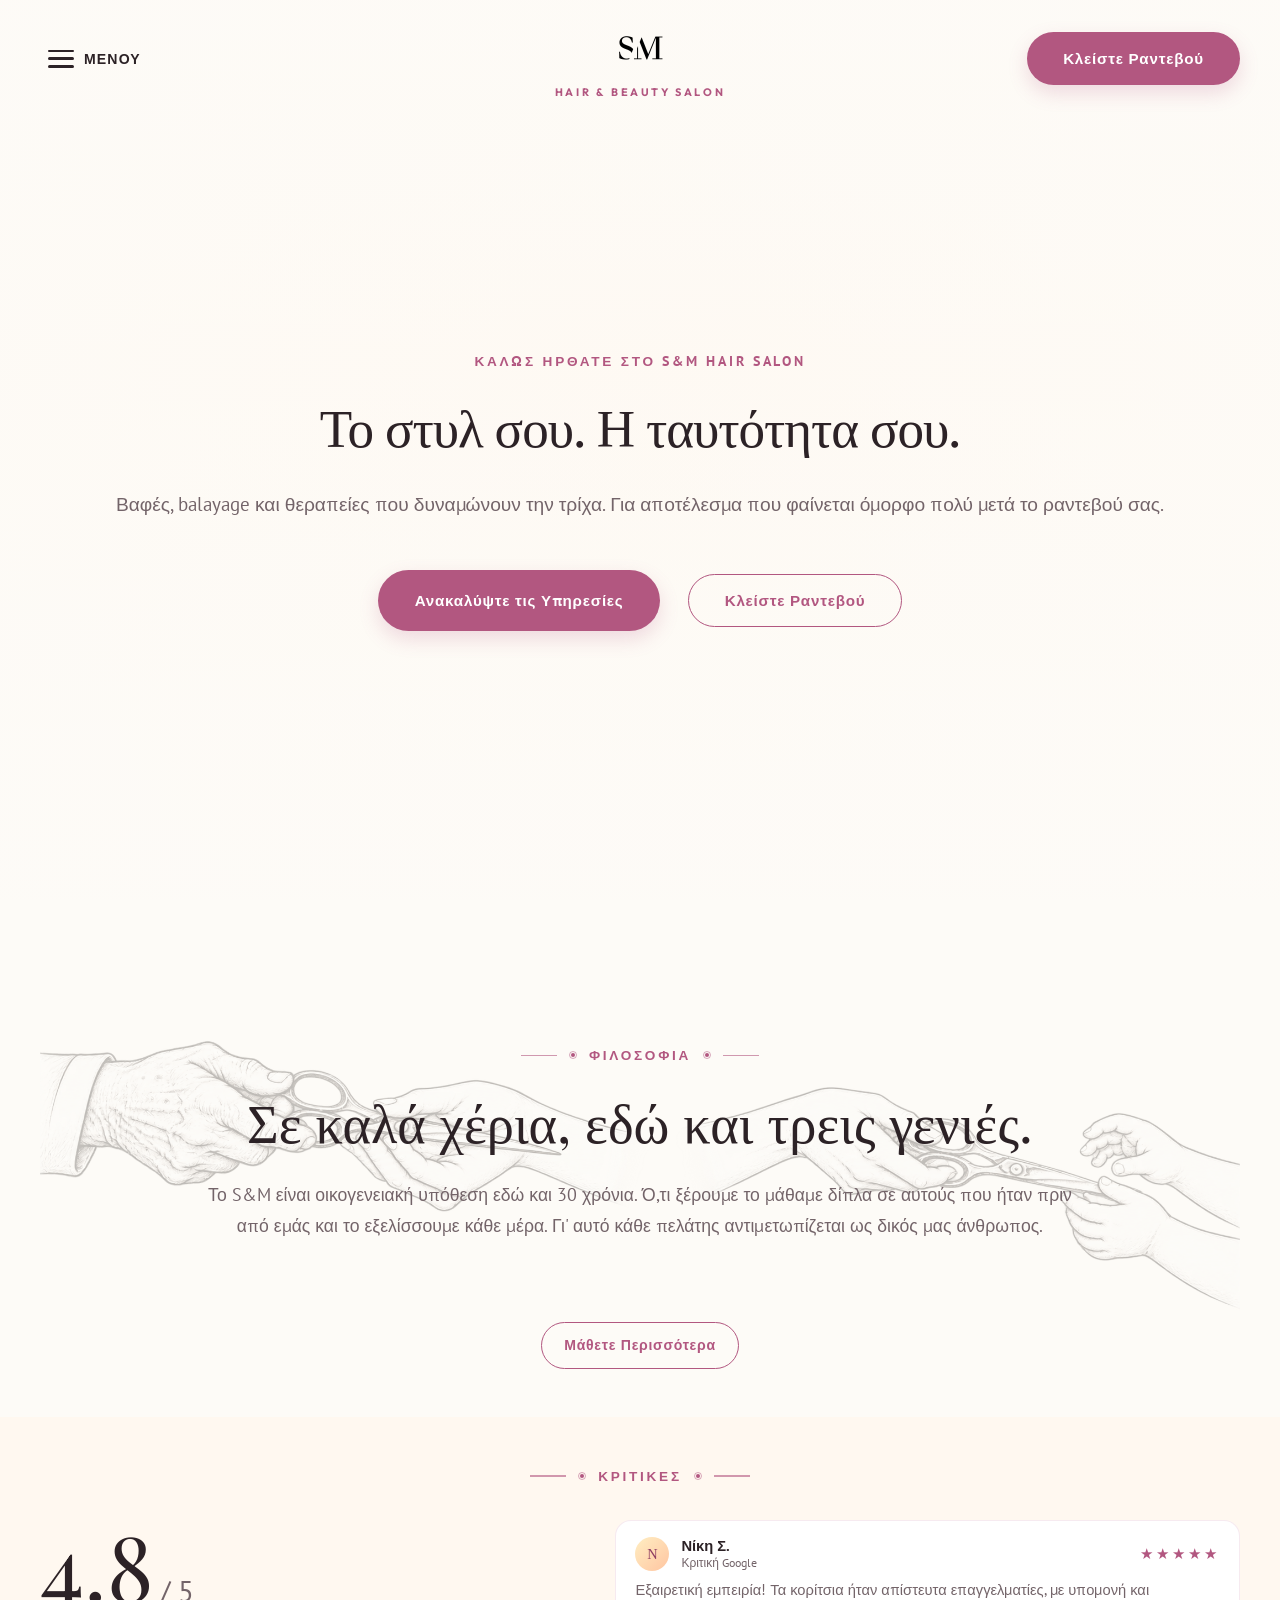
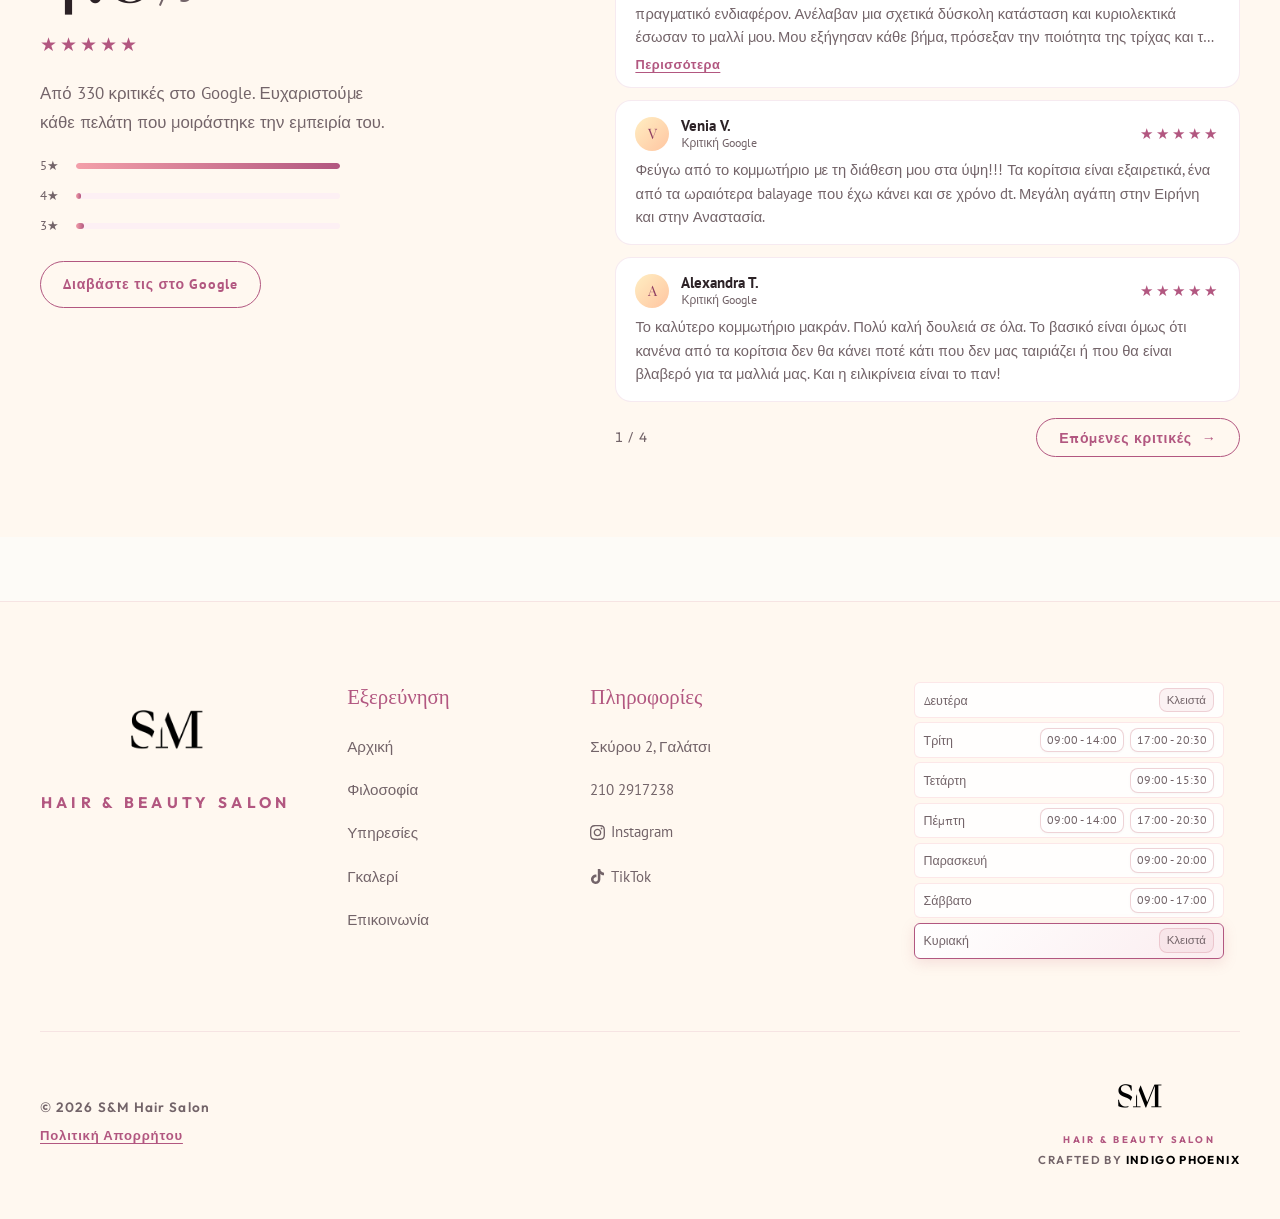
==== commit c3f4afb0: "Finalised website" ====
--- a/index.html
+++ b/index.html
@@ -21,7 +21,7 @@
             <div class="burger-line"></div>
             <div class="burger-line"></div>
             <div class="burger-line"></div>
-          </div>
+        </div>
           <span class="burger-text">Μενού</span>
         </button>
       </div>
@@ -36,11 +36,6 @@
 
       <!-- Right Actions: Lang Switcher & Booking -->
       <div class="nav-right-actions">
-        <div class="lang-switcher">
-          <button class="lang-btn active" data-lang="el">EL</button>
-          <span>|</span>
-          <button class="lang-btn" data-lang="en">EN</button>
-        </div>
         <button class="btn btn-green btn-open-booking" data-i18n="nav_book">Κλείστε Ραντεβού</button>
       </div>
 
@@ -61,11 +56,19 @@
 
       <ul class="drawer-links-list">
         <li><a href="index.html" class="drawer-link active" data-i18n="nav_home">Αρχική</a></li>
+        <li><a href="philosophy.html" class="drawer-link" data-i18n="nav_philosophy">Φιλοσοφία</a></li>
         <li><a href="services.html" class="drawer-link" data-i18n="nav_services">Υπηρεσίες</a></li>
-        <li><a href="philosophy.html" class="drawer-link" data-i18n="nav_philosophy">Φιλοσοφία</a></li>
         <li><a href="gallery.html" class="drawer-link" data-i18n="nav_gallery">Γκαλερί</a></li>
         <li><a href="contact.html" class="drawer-link" data-i18n="nav_contact">Επικοινωνία</a></li>
       </ul>
+
+      <div class="drawer-lang">
+        <div class="lang-switcher">
+          <button class="lang-btn active" data-lang="el">EL</button>
+          <span>|</span>
+          <button class="lang-btn" data-lang="en">EN</button>
+        </div>
+      </div>
     </div>
 
     <div class="drawer-footer-info">
@@ -93,7 +96,7 @@
       </div>
 
       <h3 class="heading-medium" style="margin-bottom: 1rem;" data-i18n="modal_title">Κλείστε το Ραντεβού&nbsp;σας</h3>
-      <p style="color: var(--color-text-muted); margin-bottom: 2.2rem; line-height: 1.7;" data-i18n="modal_subtitle">Για να διασφαλίσουμε την προσωπική φροντίδα κάθε πελάτη, οι κρατήσεις γίνονται αποκλειστικά μέσω τηλεφώνου ή μηνύματος στο Instagram.<br><br>Κλείσε τώρα το δωρεάν Συμβουλευτικό Ραντεβού σου και δώσε στα μαλλιά σου την προσοχή που τους αξίζουν.</p>
+      <p style="color: var(--color-text-muted); margin-bottom: 2.2rem; line-height: 1.7;" data-i18n="modal_subtitle">Για να διασφαλίσουμε την προσωπική φροντίδα κάθε πελάτη, οι κρατήσεις γίνονται αποκλειστικά μέσω τηλεφώνου ή μηνύματος στο Instagram.<br><br>Κλείστε τώρα το δωρεάν Συμβουλευτικό Ραντεβού σας και δώστε στα μαλλιά σας την προσοχή που τους αξίζουν.</p>
 
       <div style="display: flex; flex-direction: column; gap: 1.2rem;">
         <a href="tel:+302102917238" class="modal-contact-btn modal-phone-btn">
@@ -186,11 +189,11 @@
             <div class="reviews-bar"><span>5★</span><span class="reviews-bar-track" style="--w: 100%;"></span></div>
             <div class="reviews-bar"><span>4★</span><span class="reviews-bar-track" style="--w: 2%;"></span></div>
             <div class="reviews-bar"><span>3★</span><span class="reviews-bar-track" style="--w: 3%;"></span></div>
-          </div>
+        </div>
 
           <div>
             <a href="https://maps.app.goo.gl/J3a6CErYusY6TDpDA" target="_blank" rel="noopener noreferrer" class="btn btn-outline" style="white-space: nowrap; font-size: 0.88rem; padding: 0.6rem 1.4rem;" data-i18n="reviews_google_btn">Διαβάστε τις στο Google</a>
-          </div>
+        </div>
         </div>
 
         <!-- RIGHT COLUMN: Reviews, 3 per page -->
@@ -296,13 +299,13 @@
               <button type="button" class="review-more-btn" hidden><span class="review-more-label" data-i18n="reviews_more">Περισσότερα</span><span class="review-less-label" data-i18n="reviews_less">Λιγότερα</span></button>
             </article>
 
-          </div>
+        </div>
 
           <!-- Paging Controls -->
           <div class="reviews-controls">
             <span class="reviews-page-count" aria-live="polite"><span class="reviews-page-current">1</span> / <span class="reviews-page-total">4</span></span>
             <button type="button" class="btn btn-outline reviews-next-btn" style="font-size: 0.88rem; padding: 0.6rem 1.4rem;"><span data-i18n="reviews_next">Επόμενες κριτικές</span> →</button>
-          </div>
+        </div>
         </div>
 
       </div>
@@ -317,15 +320,15 @@
           <div class="brand-link" style="align-items: center; text-align: center;">
             <img src="images/logo.png" alt="S&M Hair Salon" class="brand-logo-img footer-brand-logo-img">
             <span class="brand-subtext footer-brand-subtext">HAIR & BEAUTY SALON</span>
-          </div>
+        </div>
         </div>
 
         <div>
           <h4 class="footer-title" data-i18n="footer_explore">Εξερεύνηση</h4>
           <ul class="footer-links">
             <li><a href="index.html" data-i18n="nav_home">Αρχική</a></li>
+            <li><a href="philosophy.html" data-i18n="nav_philosophy">Φιλοσοφία</a></li>
             <li><a href="services.html" data-i18n="nav_services">Υπηρεσίες</a></li>
-            <li><a href="philosophy.html" data-i18n="nav_philosophy">Φιλοσοφία</a></li>
             <li><a href="gallery.html" data-i18n="nav_gallery">Γκαλερί</a></li>
             <li><a href="contact.html" data-i18n="nav_contact">Επικοινωνία</a></li>
           </ul>
@@ -352,6 +355,14 @@
                 <span>Instagram</span>
               </a>
             </li>
+            <li>
+              <a href="https://www.tiktok.com/@sm.hairsalon" target="_blank" rel="noopener noreferrer" style="display: inline-flex; align-items: center; gap: 6px;">
+                <svg style="width: 15px; height: 15px; fill: currentColor; vertical-align: middle;" viewBox="0 0 24 24">
+                  <path d="M12.525.02c1.31-.02 2.61-.01 3.91-.02.08 1.53.63 3.09 1.75 4.17 1.12 1.11 2.7 1.62 4.24 1.79v4.03c-1.44-.05-2.89-.35-4.2-.97-.57-.26-1.1-.59-1.62-.93-.01 2.92.01 5.84-.02 8.75-.08 1.4-.54 2.79-1.35 3.94-1.31 1.92-3.58 3.17-5.91 3.21-1.43.08-2.86-.31-4.08-1.03-2.02-1.19-3.44-3.37-3.65-5.71-.02-.5-.03-1-.01-1.49.18-1.9 1.12-3.72 2.58-4.96 1.66-1.44 3.98-2.13 6.15-1.72.02 1.48-.04 2.96-.04 4.44-.99-.32-2.15-.23-3.02.37-.63.41-1.11 1.04-1.36 1.75-.21.51-.15 1.07-.14 1.61.24 1.64 1.82 3.02 3.5 2.87 1.12-.01 2.19-.66 2.77-1.61.19-.33.4-.67.41-1.06.1-1.79.06-3.57.07-5.36.01-4.03-.01-8.05.02-12.07z"/>
+                </svg>
+                <span>TikTok</span>
+              </a>
+            </li>
           </ul>
         </div>
 
@@ -399,17 +410,20 @@
                 <span class="closed-pill">Κλειστά</span>
               </div>
             </div>
-          </div>
+        </div>
         </div>
       </div>
 
       <div class="footer-bottom">
-        <p class="footer-copyright-text" data-i18n="footer_rights">© 2026 S&M Hair Salon</p>
+        <div class="footer-legal">
+          <p class="footer-copyright-text" data-i18n="footer_rights">© 2026 S&M Hair Salon</p>
+          <button type="button" class="privacy-link" data-i18n="privacy_link">Πολιτική Απορρήτου</button>
+        </div>
         <div style="display: flex; flex-direction: column; align-items: center; text-align: center;">
           <div class="brand-link" style="align-items: center; text-align: center;">
             <img src="images/logo.png" alt="S&M Hair Salon" class="brand-logo-img">
             <span class="brand-subtext" style="font-size: 0.6rem;">HAIR & BEAUTY SALON</span>
-          </div>
+        </div>
           <span class="crafted-by-text">
             CRAFTED BY <a href="https://www.instagram.com/indigo.phoenix.media/" target="_blank" rel="noopener noreferrer" class="indigo-phoenix-link">INDIGO PHOENIX</a>
           </span>
--- a/css/styles.css
+++ b/css/styles.css
@@ -510,26 +510,28 @@
   width: 360px;
   max-width: 85vw;
   height: 100vh;
+  height: 100dvh;
+  overflow-y: auto;
   background-color: var(--color-bg-surface);
   z-index: 1001;
   padding: 2.5rem;
   display: flex;
   flex-direction: column;
   justify-content: space-between;
-  box-shadow: 10px 0 40px rgba(0, 0, 0, 0.1);
   transform: translateX(-100%);
   transition: transform var(--transition-smooth);
 }
 
 .nav-drawer.active {
   transform: translateX(0);
+  box-shadow: 10px 0 40px rgba(0, 0, 0, 0.1);
 }
 
 .nav-drawer-header {
   display: flex;
   align-items: center;
   justify-content: space-between;
-  margin-bottom: 3rem;
+  margin-bottom: 2rem;
 }
 
 .nav-drawer-close {
@@ -549,7 +551,7 @@
   list-style: none;
   display: flex;
   flex-direction: column;
-  gap: 1.5rem;
+  gap: 1.2rem;
 }
 
 .drawer-link {
@@ -1943,9 +1945,445 @@
   }
 }
 
-
-
-
-
-
-
+/* ==========================================================================
+   Mobile refinements
+   ========================================================================== */
+@media (max-width: 768px) {
+  .container {
+    padding: 0 1.25rem;
+  }
+
+  .section {
+    padding: 3.5rem 0;
+  }
+
+  .section-lg {
+    padding: 4rem 0;
+  }
+
+  /* Header: burger | logo | language + compact booking button */
+  .navbar {
+    padding: 0.7rem 0;
+  }
+
+  .navbar.scrolled {
+    padding: 0.5rem 0;
+  }
+
+  .nav-container-centered {
+    grid-template-columns: 1fr auto 1fr;
+    gap: 0.5rem;
+  }
+
+  .nav-right-actions {
+    gap: 0.4rem;
+  }
+
+  .nav-right-actions .btn {
+    width: auto;
+    padding: 0.4rem 0.8rem;
+    font-size: 0.72rem;
+    line-height: 1.2;
+    letter-spacing: 0.02em;
+    text-align: center;
+    box-shadow: none;
+  }
+
+  .nav-drawer {
+    padding: 1.75rem 1.5rem;
+  }
+
+  .nav-drawer-header {
+    margin-bottom: 2rem;
+  }
+
+  .drawer-link {
+    font-size: 1.4rem;
+  }
+}
+
+@media (max-width: 400px) {
+  .brand-logo-img {
+    height: 42px;
+  }
+
+  .brand-subtext {
+    font-size: 0.5rem;
+    letter-spacing: 0.12em;
+  }
+
+  .nav-right-actions .btn {
+    max-width: 84px;
+    padding: 0.35rem 0.6rem;
+  }
+}
+
+@media (max-width: 768px) {
+  .reviews-page-count {
+    white-space: nowrap;
+  }
+
+  .footer {
+    padding: 3rem 0 2rem;
+    margin-top: 2rem;
+  }
+
+  .footer-grid {
+    gap: 2rem;
+    margin-bottom: 2.5rem;
+  }
+
+  .footer-title {
+    margin-bottom: 1rem;
+  }
+
+  .footer-hours-compact {
+    max-width: none;
+  }
+
+  .footer-bottom {
+    padding-top: 1.5rem;
+  }
+}
+
+/* Services: category dropdown replaces the tab buttons on mobile */
+.filter-select-wrapper {
+  display: none;
+}
+
+@media (max-width: 768px) {
+  .filter-tabs-row {
+    display: none !important;
+  }
+
+  .filter-select-wrapper {
+    display: block;
+    position: relative;
+    max-width: 480px;
+    width: 100%;
+    margin: 0 auto;
+  }
+
+  .filter-select-wrapper::after {
+    content: "";
+    position: absolute;
+    right: 1.4rem;
+    top: 50%;
+    width: 8px;
+    height: 8px;
+    border-right: 2px solid var(--color-palette-berry);
+    border-bottom: 2px solid var(--color-palette-berry);
+    transform: translateY(-70%) rotate(45deg);
+    pointer-events: none;
+  }
+
+  .filter-select {
+    width: 100%;
+    appearance: none;
+    -webkit-appearance: none;
+    padding: 0.8rem 3rem 0.8rem 1.4rem;
+    border: 1.5px solid var(--color-palette-berry);
+    border-radius: var(--radius-full);
+    background-color: var(--color-palette-berry);
+    color: #ffffff;
+    font-family: var(--font-body);
+    font-size: 1rem;
+    font-weight: 700;
+    letter-spacing: 0.04em;
+    box-shadow: 0 6px 18px rgba(178, 87, 128, 0.28);
+    cursor: pointer;
+    outline: none;
+  }
+
+  .filter-select-wrapper::after {
+    border-color: #ffffff;
+  }
+
+  .filter-select option {
+    background-color: #ffffff;
+    color: var(--color-text-main);
+  }
+}
+
+/* Gallery: denser 3-column grid on mobile */
+@media (max-width: 768px) {
+  .gallery-grid {
+    column-count: 3;
+    column-gap: 0.4rem;
+    margin-top: 1rem;
+  }
+
+  .gallery-item {
+    margin-bottom: 0.4rem;
+    border-radius: 8px;
+  }
+
+  .gallery-item img {
+    border-radius: 8px;
+  }
+}
+
+/* Language switcher lives in the drawer */
+.drawer-lang {
+  margin-top: 2rem;
+  padding-top: 1.5rem;
+  border-top: 1px solid var(--border-color);
+}
+
+.drawer-lang .lang-switcher {
+  font-size: 0.95rem;
+}
+
+/* Short windows: compact the drawer so the phone number and booking button stay visible */
+@media (max-height: 800px) {
+  .nav-drawer {
+    padding: 1.5rem 2rem;
+  }
+
+  .nav-drawer-header {
+    margin-bottom: 1.2rem;
+  }
+
+  .drawer-links-list {
+    gap: 0.8rem;
+  }
+
+  .drawer-lang {
+    margin-top: 1.2rem;
+    padding-top: 1rem;
+  }
+
+  .drawer-footer-info {
+    padding-top: 1.2rem;
+    margin-top: 1.2rem;
+  }
+}
+
+/* Footer privacy policy link & popup */
+.footer-legal {
+  display: flex;
+  flex-direction: column;
+  align-items: flex-start;
+  gap: 0.5rem;
+}
+
+.privacy-link {
+  background: none;
+  border: none;
+  padding: 0;
+  cursor: pointer;
+  font-family: var(--font-rounded);
+  font-size: 0.82rem;
+  font-weight: 600;
+  letter-spacing: 0.06em;
+  color: var(--color-palette-berry);
+  text-decoration: underline;
+  text-underline-offset: 3px;
+  transition: color var(--transition-fast);
+}
+
+.privacy-link:hover {
+  color: var(--color-palette-berry-dark);
+}
+
+.privacy-card {
+  position: relative;
+  display: flex;
+  flex-direction: column;
+  width: 90%;
+  max-width: 680px;
+  max-height: 85vh;
+  max-height: 85dvh;
+  padding: 2.5rem 2rem 1.5rem 2.5rem;
+  text-align: left;
+}
+
+.privacy-card .privacy-title {
+  white-space: normal;
+  margin-bottom: 1.2rem;
+  padding-right: 2rem;
+}
+
+.privacy-close {
+  position: absolute;
+  top: 1.2rem;
+  right: 1.2rem;
+  background: none;
+  border: none;
+  font-size: 1.5rem;
+  line-height: 1;
+  cursor: pointer;
+  color: var(--color-text-muted);
+  transition: color var(--transition-fast);
+}
+
+.privacy-close:hover {
+  color: var(--color-palette-berry);
+}
+
+.privacy-body {
+  overflow-y: auto;
+  padding-right: 1rem;
+  color: var(--color-text-muted);
+  font-size: 0.95rem;
+  line-height: 1.7;
+}
+
+.privacy-body h4 {
+  font-size: 1.1rem;
+  color: var(--color-palette-berry);
+  margin: 1.2rem 0 0.3rem;
+}
+
+.privacy-body p {
+  margin-bottom: 0.6rem;
+}
+
+.privacy-body a {
+  color: var(--color-palette-berry);
+  text-decoration: underline;
+}
+
+.privacy-body .privacy-updated {
+  font-size: 0.82rem;
+  font-style: italic;
+}
+
+@media (max-width: 768px) {
+  .footer-legal {
+    align-items: center;
+  }
+
+  .privacy-card {
+    padding: 2rem 1.2rem 1.2rem 1.4rem;
+    max-height: 88dvh;
+  }
+
+  .privacy-body {
+    padding-right: 0.6rem;
+    font-size: 0.9rem;
+  }
+}
+
+/* Services (mobile): compact single-row cards, same height, no clipped text */
+@media (max-width: 768px) {
+  .services-grid {
+    grid-template-columns: 1fr;
+    grid-auto-rows: 1fr;
+    gap: 0.6rem;
+    margin-top: 1.2rem;
+  }
+
+  .services-grid .service-card {
+    flex-direction: row;
+    align-items: center;
+    gap: 0.8rem;
+    padding: 0.8rem 1rem;
+    border-radius: var(--radius-md);
+    min-height: var(--service-card-h, 0px);
+  }
+
+  .services-grid .service-card:hover {
+    transform: none;
+  }
+
+  /* Temporarily applied by main.js to measure each card's natural height */
+  .services-grid.is-measuring {
+    grid-auto-rows: auto;
+  }
+
+  .services-grid.is-measuring .service-card {
+    min-height: 0;
+  }
+
+  .services-grid .service-card::before,
+  .services-grid .service-card .eyebrow {
+    display: none;
+  }
+
+  .services-grid .service-card-body {
+    flex: 1;
+    min-width: 0;
+    display: grid;
+    grid-template-columns: minmax(0, 1fr) auto;
+    column-gap: 0.8rem;
+    align-items: center;
+  }
+
+  .services-grid .service-card-title,
+  .services-grid .service-card-desc {
+    grid-column: 1;
+  }
+
+  .services-grid .service-card-title {
+    font-size: 1.05rem;
+    line-height: 1.25;
+    margin: 0;
+  }
+
+  .services-grid .service-card-desc {
+    font-size: 0.82rem;
+    line-height: 1.4;
+    margin: 0.15rem 0 0;
+    flex-grow: 0;
+  }
+
+  .services-grid .service-card-footer {
+    grid-column: 2;
+    grid-row: 1 / span 2;
+    margin: 0;
+    padding: 0;
+    border-top: none;
+  }
+
+  .services-grid .btn-circle {
+    margin-left: 0 !important;
+  }
+
+  .services-grid .btn-circle > span {
+    position: absolute;
+    width: 1px;
+    height: 1px;
+    overflow: hidden;
+    clip: rect(0 0 0 0);
+    white-space: nowrap;
+  }
+
+  .services-grid .circle-icon {
+    width: 36px;
+    height: 36px;
+  }
+}
+
+/* Footer (mobile): Explore and Information side by side */
+@media (max-width: 768px) {
+  .footer-grid {
+    grid-template-columns: 1fr 1fr;
+    column-gap: 1.2rem;
+    row-gap: 1.8rem;
+    margin-bottom: 1.8rem;
+  }
+
+  .footer-grid > .footer-brand,
+  .footer-grid > :last-child {
+    grid-column: 1 / -1;
+  }
+
+  .footer-title {
+    font-size: 1.15rem;
+    margin-bottom: 0.7rem;
+  }
+
+  .footer-links {
+    gap: 0.55rem;
+  }
+
+  .footer-links a {
+    font-size: 0.9rem;
+    line-height: 1.4;
+  }
+
+  .footer-brand-logo-img {
+    height: 64px;
+  }
+}
